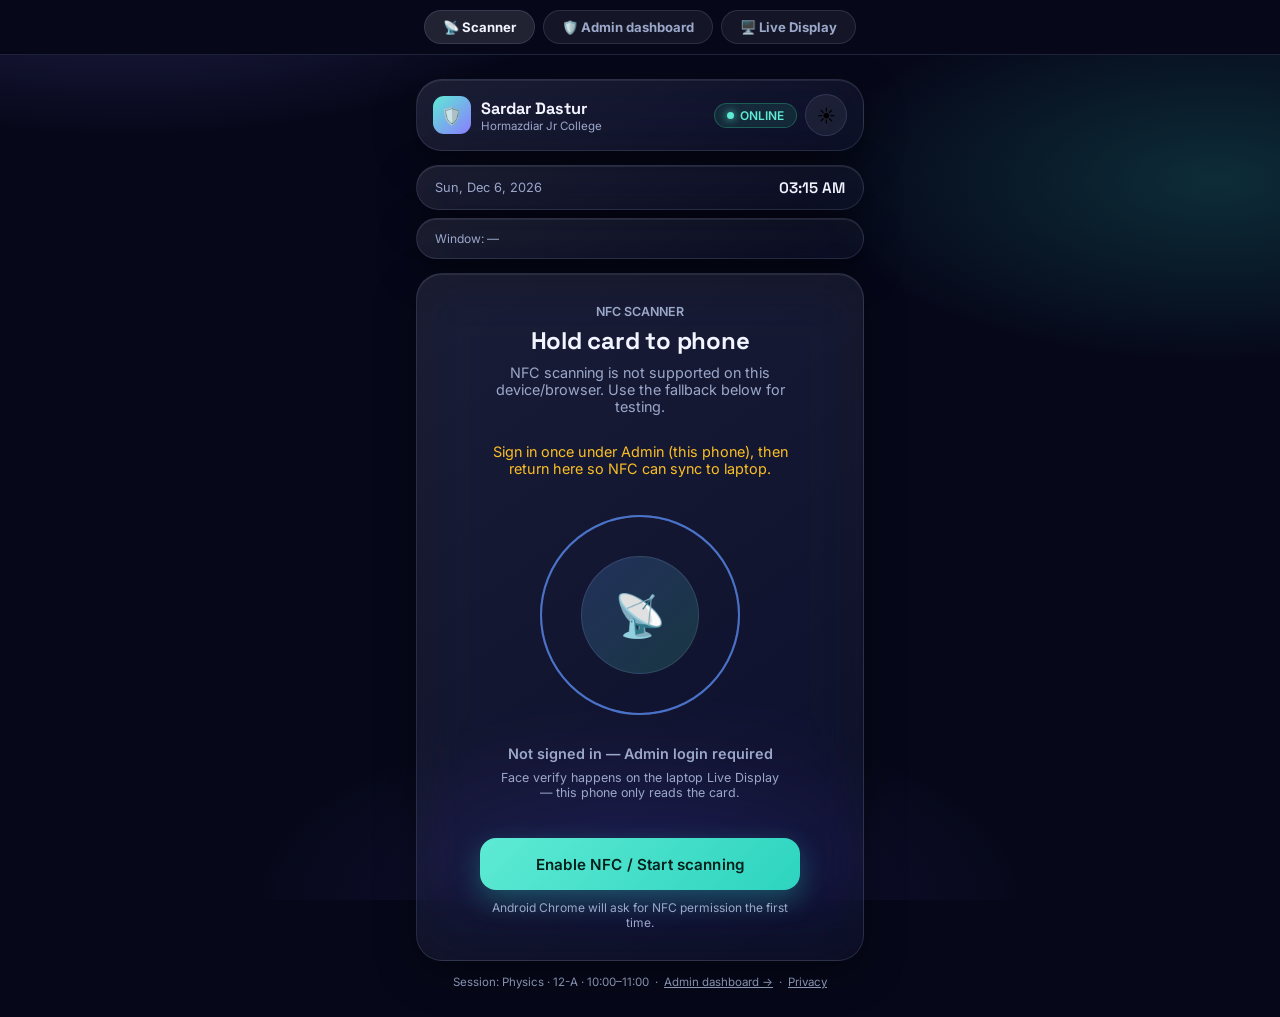
==== index.html @ 39546399 "Add files via upload" ====
<!DOCTYPE html>
<html lang="en">
<head>
<meta charset="UTF-8">
<meta name="viewport" content="width=device-width, initial-scale=1, viewport-fit=cover">
<title>VeriTap — Sardar Dastur Hormazdiar Jr College</title>
<meta name="description" content="Secure NFC + biometric attendance — Sardar Dastur Hormazdiar Jr College.">
<meta name="theme-color" content="#06081A">
<style>
/* ============================================================
   VERITAP — Secure NFC + Biometric Attendance System
   Design tokens & shared styles
   ============================================================ */

@import url('https://fonts.googleapis.com/css2?family=Space+Grotesk:wght@500;600;700&family=Inter:wght@400;500;600;700&display=swap');

:root {
  /* Liquid glass dark — deep navy + cyan/violet */
  --ink: #06081A;
  --ink-soft: #0C1028;
  --surface-dark: rgba(255, 255, 255, 0.06);
  --surface-dark-strong: rgba(255, 255, 255, 0.11);
  --border-dark: rgba(180, 200, 255, 0.14);
  --text-dark-primary: #F2F5FF;
  --text-dark-secondary: #9BA8C9;

  --mint: #5EEAD4;
  --mint-strong: #2DD4BF;
  --blue: #8B7CFF;
  --blue-strong: #6D5EF5;
  --amber: #FBBF24;
  --red: #FB7185;

  --radius-lg: 26px;
  --radius-md: 16px;
  --radius-sm: 11px;

  --font-display: 'Space Grotesk', 'Inter', sans-serif;
  --font-body: 'Inter', sans-serif;

  --shadow-glass: 0 12px 40px rgba(0, 0, 0, 0.45), inset 0 1px 0 rgba(255,255,255,0.08);

  --bg: var(--ink);
  --bg-elevated: var(--ink-soft);
  --surface: var(--surface-dark);
  --surface-strong: var(--surface-dark-strong);
  --border: var(--border-dark);
  --text-primary: var(--text-dark-primary);
  --text-secondary: var(--text-dark-secondary);
}

:root[data-theme="light"] {
  --bg: #E8ECF8;
  --bg-elevated: #FFFFFF;
  --surface: rgba(255, 255, 255, 0.72);
  --surface-strong: rgba(255, 255, 255, 0.92);
  --border: rgba(40, 50, 90, 0.1);
  --text-primary: #0E1224;
  --text-secondary: #5A647C;
  --shadow-glass: 0 10px 32px rgba(30, 40, 80, 0.12), inset 0 1px 0 rgba(255,255,255,0.9);
}

* { box-sizing: border-box; }

html, body {
  margin: 0;
  padding: 0;
  background: var(--bg);
  color: var(--text-primary);
  font-family: var(--font-body);
  -webkit-tap-highlight-color: transparent;
  overscroll-behavior-y: none;
}

body {
  min-height: 100dvh;
  transition: background 0.3s ease, color 0.3s ease;
  background-image:
    radial-gradient(ellipse 80% 50% at 10% -10%, rgba(139, 124, 255, 0.28), transparent 50%),
    radial-gradient(ellipse 70% 45% at 95% 20%, rgba(45, 212, 191, 0.18), transparent 45%),
    radial-gradient(ellipse 60% 40% at 50% 100%, rgba(109, 94, 245, 0.14), transparent 50%);
  background-attachment: fixed;
}

h1, h2, h3, h4 { font-family: var(--font-display); margin: 0; letter-spacing: -0.01em; }
p { margin: 0; }
button { font-family: inherit; }
a { color: inherit; }

::-webkit-scrollbar { width: 8px; height: 8px; }
::-webkit-scrollbar-thumb { background: var(--border); border-radius: 8px; }

/* ---------- Liquid glass primitives ---------- */
.glass {
  background: linear-gradient(145deg, rgba(255,255,255,0.09), rgba(255,255,255,0.03));
  border: 1px solid var(--border);
  border-radius: var(--radius-lg);
  backdrop-filter: blur(28px) saturate(160%);
  -webkit-backdrop-filter: blur(28px) saturate(160%);
  box-shadow: var(--shadow-glass);
}

.glass-strong {
  background: linear-gradient(160deg, rgba(255,255,255,0.14), rgba(255,255,255,0.05));
  border: 1px solid rgba(200, 210, 255, 0.18);
  border-radius: var(--radius-md);
  backdrop-filter: blur(32px) saturate(170%);
  -webkit-backdrop-filter: blur(32px) saturate(170%);
  box-shadow: 0 8px 28px rgba(0,0,0,0.3), inset 0 1px 0 rgba(255,255,255,0.12);
}

.btn {
  display: inline-flex;
  align-items: center;
  justify-content: center;
  gap: 8px;
  min-height: 52px;
  padding: 0 22px;
  border-radius: var(--radius-md);
  border: 1px solid var(--border);
  background: var(--surface-strong);
  color: var(--text-primary);
  font-weight: 600;
  font-size: 0.95rem;
  cursor: pointer;
  transition: transform 0.15s ease, background 0.2s ease, box-shadow 0.2s ease;
  touch-action: manipulation;
}
.btn:active { transform: scale(0.97); }
.btn:focus-visible { outline: 2px solid var(--blue); outline-offset: 2px; }

.btn-primary {
  background: linear-gradient(135deg, var(--mint), var(--mint-strong));
  border: none;
  color: #04201A;
  box-shadow: 0 10px 28px rgba(45, 212, 191, 0.32);
}
.btn-blue {
  background: linear-gradient(135deg, var(--blue), var(--blue-strong));
  border: none;
  color: #fff;
  box-shadow: 0 10px 28px rgba(109, 94, 245, 0.35);
}
.btn-danger {
  background: rgba(239, 90, 90, 0.14);
  border: 1px solid rgba(239, 90, 90, 0.4);
  color: var(--red);
}
.btn-ghost {
  background: transparent;
  border: 1px solid var(--border);
}
.btn-full { width: 100%; }
.btn:disabled { opacity: 0.45; cursor: not-allowed; transform: none; }

.badge {
  display: inline-flex;
  align-items: center;
  gap: 6px;
  padding: 4px 12px;
  border-radius: 999px;
  font-size: 0.75rem;
  font-weight: 600;
  border: 1px solid var(--border);
}
.badge-dot { width: 7px; height: 7px; border-radius: 50%; }
.badge-online { color: var(--mint); background: rgba(52, 211, 153, 0.12); border-color: rgba(52, 211, 153, 0.3); }
.badge-online .badge-dot { background: var(--mint); box-shadow: 0 0 8px var(--mint); }
.badge-offline { color: var(--red); background: rgba(239, 90, 90, 0.12); border-color: rgba(239, 90, 90, 0.3); }
.badge-offline .badge-dot { background: var(--red); }
.badge-warn { color: var(--amber); background: rgba(245, 166, 35, 0.12); border-color: rgba(245, 166, 35, 0.3); }
.badge-warn .badge-dot { background: var(--amber); }
.badge-demo { color: var(--blue); background: rgba(91, 141, 239, 0.14); border-color: rgba(91, 141, 239, 0.35); }

input, select, textarea {
  width: 100%;
  padding: 13px 14px;
  border-radius: var(--radius-sm);
  border: 1px solid var(--border);
  background: var(--surface);
  color: var(--text-primary);
  font-size: 0.95rem;
  font-family: inherit;
}
input:focus, select:focus, textarea:focus {
  outline: 2px solid var(--blue);
  outline-offset: 1px;
}
label {
  display: block;
  font-size: 0.8rem;
  font-weight: 600;
  color: var(--text-secondary);
  margin-bottom: 6px;
}
.field { margin-bottom: 16px; }

.toggle-row {
  display: flex;
  align-items: center;
  gap: 12px;
  padding: 12px 14px;
  margin-bottom: 8px;
  border-radius: var(--radius-sm);
  background: var(--surface);
  border: 1px solid var(--border);
  font-size: 0.88rem;
  font-weight: 600;
  color: var(--text-primary);
  cursor: pointer;
}
.toggle-row input[type="checkbox"] {
  width: 20px;
  height: 20px;
  accent-color: var(--mint);
  flex-shrink: 0;
}

.text-secondary { color: var(--text-secondary); }
.text-mint { color: var(--mint); }
.text-blue { color: var(--blue); }
.text-amber { color: var(--amber); }
.text-red { color: var(--red); }

.theme-toggle {
  width: 42px; height: 42px;
  border-radius: 50%;
  display: flex; align-items: center; justify-content: center;
  border: 1px solid var(--border);
  background: var(--surface);
  cursor: pointer;
  font-size: 1.1rem;
}

.visually-hidden {
  position: absolute; width: 1px; height: 1px;
  overflow: hidden; clip: rect(0,0,0,0); white-space: nowrap;
}

@media (prefers-reduced-motion: reduce) {
  * { animation-duration: 0.01ms !important; transition-duration: 0.01ms !important; }
}

@keyframes slowBlink {
  0%, 100% { opacity: 1; }
  50% { opacity: 0.45; }
}
.blink-low, .bar-low {
  animation: slowBlink 2.2s ease-in-out infinite;
}
.blink-card {
  border-color: rgba(239, 90, 90, 0.45) !important;
}

/* Skip link */
.skip-link {
  position: absolute; left: -999px; top: 0;
  background: var(--mint); color: #04170F; padding: 10px 16px; z-index: 999;
  border-radius: 0 0 8px 0; font-weight: 700;
}
.skip-link:focus { left: 0; }

/* ============================================================
   Scanner / Student attendance interface
   ============================================================ */

.scanner-shell {
  max-width: 480px;
  margin: 0 auto;
  min-height: 100dvh;
  display: flex;
  flex-direction: column;
  padding: 16px 16px 28px;
}

.scanner-topbar {
  display: flex;
  align-items: center;
  justify-content: space-between;
  padding: 14px 16px;
  margin-bottom: 14px;
}
.scanner-topbar .brand {
  display: flex; align-items: center; gap: 10px;
}
.brand-mark {
  width: 38px; height: 38px; border-radius: 11px;
  background: linear-gradient(135deg, var(--mint), var(--blue));
  display: flex; align-items: center; justify-content: center;
  font-size: 1.1rem;
}
.brand-name { font-family: var(--font-display); font-weight: 700; font-size: 1.02rem; }
.brand-sub { font-size: 0.72rem; color: var(--text-secondary); }
.topbar-right { display: flex; align-items: center; gap: 8px; }

.status-strip {
  display: flex; justify-content: space-between; align-items: center;
  padding: 12px 18px;
  margin-bottom: 14px;
  font-size: 0.8rem;
  color: var(--text-secondary);
}
.status-strip .clock { font-family: var(--font-display); font-weight: 600; color: var(--text-primary); font-size: 0.95rem; }

.offline-banner {
  display: none;
  align-items: center; gap: 8px;
  padding: 10px 16px;
  margin-bottom: 12px;
  border-radius: var(--radius-sm);
  background: rgba(245, 166, 35, 0.14);
  border: 1px solid rgba(245, 166, 35, 0.35);
  color: var(--amber);
  font-size: 0.83rem;
  font-weight: 600;
}
.offline-banner.show { display: flex; }

.stage {
  flex: 1;
  display: flex;
  flex-direction: column;
  padding: 30px 22px;
  min-height: 480px;
  position: relative;
  overflow: hidden;
}

.stage-view { display: none; flex-direction: column; align-items: center; text-align: center; flex: 1; animation: fadeIn 0.35s ease; }
.stage-view.active { display: flex; }
@keyframes fadeIn { from { opacity: 0; transform: translateY(6px); } to { opacity: 1; transform: translateY(0); } }

.stage-eyebrow { font-size: 0.78rem; font-weight: 600; color: var(--text-secondary); margin-bottom: 6px; }
.stage-title { font-size: 1.5rem; margin-bottom: 8px; }
.stage-hint { color: var(--text-secondary); font-size: 0.9rem; max-width: 300px; margin-bottom: 28px; }

/* NFC animation */
.nfc-ring-wrap { position: relative; width: 200px; height: 200px; margin: 10px auto 30px; display: flex; align-items: center; justify-content: center; }
.nfc-ring {
  position: absolute; border-radius: 50%;
  border: 2px solid rgba(91, 141, 239, 0.4);
  animation: nfcPulse 2.2s ease-out infinite;
}
.nfc-ring:nth-child(1) { width: 100%; height: 100%; animation-delay: 0s; }
.nfc-ring:nth-child(2) { width: 100%; height: 100%; animation-delay: 0.7s; }
.nfc-ring:nth-child(3) { width: 100%; height: 100%; animation-delay: 1.4s; }
@keyframes nfcPulse {
  0% { transform: scale(0.5); opacity: 0.9; }
  100% { transform: scale(1.05); opacity: 0; }
}
.nfc-core {
  width: 118px; height: 118px; border-radius: 50%;
  display: flex; align-items: center; justify-content: center;
  font-size: 2.6rem;
  background: linear-gradient(135deg, rgba(91,141,239,0.22), rgba(52,211,153,0.18));
  border: 1px solid var(--border);
  z-index: 1;
}

/* Biometric */
.bio-avatar-wrap { position: relative; width: 128px; height: 128px; margin: 6px auto 22px; }
.bio-avatar {
  width: 128px; height: 128px; border-radius: 32px;
  object-fit: cover;
  border: 2px solid var(--border);
  background: var(--surface-strong);
}
.bio-ring {
  position: absolute; inset: -8px; border-radius: 38px;
  border: 2px dashed rgba(52, 211, 153, 0.5);
  animation: spin 6s linear infinite;
}
@keyframes spin { to { transform: rotate(360deg); } }

.fingerprint-icon {
  width: 96px; height: 96px; border-radius: 50%;
  display: flex; align-items: center; justify-content: center;
  font-size: 2.4rem;
  background: linear-gradient(135deg, rgba(52,211,153,0.18), rgba(91,141,239,0.14));
  border: 1px solid var(--border);
  margin: 8px auto 24px;
}
.fingerprint-icon.pulse { animation: fpPulse 1.4s ease-in-out infinite; }
@keyframes fpPulse { 0%,100% { box-shadow: 0 0 0 0 rgba(52,211,153,0.35); } 50% { box-shadow: 0 0 0 14px rgba(52,211,153,0); } }

.student-card {
  display: flex; align-items: center; gap: 14px;
  width: 100%; padding: 14px 16px; border-radius: var(--radius-md);
  background: var(--surface-strong); border: 1px solid var(--border);
  margin-bottom: 22px; text-align: left;
}
.student-card img { width: 54px; height: 54px; border-radius: 14px; object-fit: cover; background: var(--bg-elevated); }
.student-card .s-name { font-weight: 700; font-size: 1rem; }
.student-card .s-meta { font-size: 0.78rem; color: var(--text-secondary); }

/* Success / failure */
.result-icon {
  width: 96px; height: 96px; border-radius: 50%;
  display: flex; align-items: center; justify-content: center;
  font-size: 2.8rem; margin-bottom: 18px;
  animation: popIn 0.4s cubic-bezier(.2,1.4,.4,1);
}
.result-icon.success { background: rgba(52,211,153,0.16); border: 2px solid var(--mint); color: var(--mint); }
.result-icon.fail { background: rgba(239,90,90,0.14); border: 2px solid var(--red); color: var(--red); }
@keyframes popIn { 0% { transform: scale(0.5); opacity: 0; } 100% { transform: scale(1); opacity: 1; } }

.verify-checks { display: flex; gap: 10px; margin: 8px 0 20px; }
.verify-chip {
  display: flex; align-items: center; gap: 6px;
  padding: 7px 13px; border-radius: 999px; font-size: 0.8rem; font-weight: 600;
  background: rgba(52,211,153,0.12); border: 1px solid rgba(52,211,153,0.3); color: var(--mint);
}
.verify-chip.pending { background: var(--surface-strong); color: var(--text-secondary); border-color: var(--border); }

.result-meta { font-size: 0.85rem; color: var(--text-secondary); margin-bottom: 4px; }
.result-time { font-family: var(--font-display); font-size: 1.3rem; font-weight: 700; margin-bottom: 18px; }

.stage-actions { margin-top: auto; width: 100%; display: flex; flex-direction: column; gap: 10px; padding-top: 20px; }

.dev-tools {
  margin-top: 16px;
  padding: 14px;
}
.dev-tools summary { cursor: pointer; font-size: 0.82rem; font-weight: 600; color: var(--text-secondary); }
.dev-grid { display: grid; grid-template-columns: 1fr 1fr; gap: 8px; margin-top: 12px; }
.dev-grid .btn { min-height: 40px; font-size: 0.78rem; padding: 0 10px; }

.progress-dots { display: flex; gap: 6px; justify-content: center; margin-bottom: 18px; }
.progress-dots span { width: 7px; height: 7px; border-radius: 50%; background: var(--border); }
.progress-dots span.active { background: var(--mint); }

@media (min-width: 480px) {
  .scanner-shell { padding-top: 24px; }
}

/* ============================================================
   Admin dashboard
   ============================================================ */

.admin-shell { display: flex; min-height: 100dvh; }

/* ---- Login ---- */
.login-screen {
  min-height: 100dvh; display: flex; align-items: center; justify-content: center; padding: 20px;
}
.login-card { width: 100%; max-width: 380px; padding: 34px 28px; text-align: center; }
.login-card .brand-mark { margin: 0 auto 16px; width: 52px; height: 52px; font-size: 1.5rem; border-radius: 15px; }
.login-card h1 { font-size: 1.35rem; margin-bottom: 4px; }
.login-card .sub { color: var(--text-secondary); font-size: 0.85rem; margin-bottom: 26px; }
.login-card form { text-align: left; }
.login-note { font-size: 0.76rem; color: var(--text-secondary); margin-top: 18px; line-height: 1.5; }

/* ---- Sidebar ---- */
.sidebar {
  width: 236px; flex-shrink: 0; display: flex; flex-direction: column;
  padding: 20px 14px; gap: 4px; position: sticky; top: 0; height: 100dvh; z-index: 20;
  border-right: 1px solid var(--border);
}
.sidebar-brand { display: flex; align-items: center; gap: 10px; padding: 6px 10px 22px; }
.nav-item {
  display: flex; align-items: center; gap: 12px;
  padding: 11px 14px; border-radius: var(--radius-sm);
  color: var(--text-secondary); font-size: 0.88rem; font-weight: 600;
  cursor: pointer; border: 1px solid transparent;
}
.nav-item:hover { background: var(--surface); }
.nav-item.active { background: var(--surface-strong); color: var(--text-primary); border-color: var(--border); }
.nav-item .n-icon { width: 20px; text-align: center; }
.sidebar-footer { margin-top: auto; padding: 10px; }
.role-pill { font-size: 0.7rem; padding: 3px 9px; border-radius: 999px; background: var(--surface-strong); border: 1px solid var(--border); }

.mobile-topbar { display: none; }

/* ---- Main ---- */
.admin-main { flex: 1; min-width: 0; padding: 22px 26px 60px; }
.admin-header { display: flex; align-items: center; justify-content: space-between; margin-bottom: 22px; flex-wrap: wrap; gap: 12px; }
.admin-header h2 { font-size: 1.4rem; }
.admin-header .sub { color: var(--text-secondary); font-size: 0.85rem; margin-top: 3px; }
.header-actions { display: flex; gap: 10px; align-items: center; }

.panel { display: none; }
.panel.active { display: block; animation: fadeIn 0.3s ease; }

/* KPI cards */
.kpi-grid { display: grid; grid-template-columns: repeat(auto-fit, minmax(150px, 1fr)); gap: 14px; margin-bottom: 22px; }
.kpi-card { padding: 18px; }
.kpi-label { font-size: 0.76rem; color: var(--text-secondary); font-weight: 600; margin-bottom: 8px; }
.kpi-value { font-family: var(--font-display); font-size: 1.7rem; font-weight: 700; }
.kpi-delta { font-size: 0.74rem; margin-top: 6px; }

.grid-2 { display: grid; grid-template-columns: 1.1fr 1.6fr; gap: 16px; margin-bottom: 18px; }
.grid-3 { display: grid; grid-template-columns: repeat(3, 1fr); gap: 16px; margin-bottom: 18px; }
@media (max-width: 900px) { .grid-2, .grid-3 { grid-template-columns: 1fr; } }

.card { padding: 20px; }
.card-title { font-size: 0.95rem; font-weight: 700; margin-bottom: 14px; }

/* Donut */
.donut-wrap { display: flex; align-items: center; gap: 20px; justify-content: center; flex-wrap: wrap; }
.donut-legend { display: flex; flex-direction: column; gap: 10px; font-size: 0.82rem; }
.legend-row { display: flex; align-items: center; gap: 8px; }
.legend-dot { width: 10px; height: 10px; border-radius: 3px; }

/* Table */
.table-wrap { overflow-x: auto; }
table { width: 100%; border-collapse: collapse; font-size: 0.86rem; min-width: 620px; }
thead th {
  text-align: left; padding: 10px 12px; color: var(--text-secondary);
  font-weight: 600; font-size: 0.76rem; text-transform: none;
  border-bottom: 1px solid var(--border); white-space: nowrap;
}
tbody td { padding: 11px 12px; border-bottom: 1px solid var(--border); vertical-align: middle; }
tbody tr:hover { background: var(--surface); }
.row-avatar { width: 34px; height: 34px; border-radius: 9px; object-fit: cover; background: var(--bg-elevated); }
.status-chip { padding: 3px 10px; border-radius: 999px; font-size: 0.72rem; font-weight: 700; display: inline-block; }
.status-present { background: rgba(52,211,153,0.14); color: var(--mint); }
.status-absent { background: rgba(239,90,90,0.12); color: var(--red); }
.status-late { background: rgba(245,166,35,0.14); color: var(--amber); }
.status-fail { background: rgba(239,90,90,0.12); color: var(--red); }
.icon-btn { border: 1px solid var(--border); background: var(--surface); border-radius: 8px; width: 30px; height: 30px; display: inline-flex; align-items: center; justify-content: center; cursor: pointer; font-size: 0.85rem; }

.toolbar { display: flex; gap: 10px; margin-bottom: 16px; flex-wrap: wrap; align-items: center; }
.toolbar input, .toolbar select { width: auto; min-width: 140px; }
.toolbar .grow { flex: 1; min-width: 180px; }

/* Modal */
.modal-backdrop {
  position: fixed; inset: 0; background: rgba(6, 9, 18, 0.55);
  display: none; align-items: center; justify-content: center; z-index: 100; padding: 20px;
  backdrop-filter: blur(3px);
}
.modal-backdrop.show { display: flex; }
.modal { width: 100%; max-width: 520px; max-height: 88vh; overflow-y: auto; padding: 26px; }
.modal h3 { margin-bottom: 4px; }
.modal .modal-sub { color: var(--text-secondary); font-size: 0.82rem; margin-bottom: 20px; }
.modal-actions { display: flex; gap: 10px; margin-top: 20px; justify-content: flex-end; }
.form-grid { display: grid; grid-template-columns: 1fr 1fr; gap: 0 14px; }
.form-grid .field.full { grid-column: 1 / -1; }

.toast-stack { position: fixed; bottom: 20px; right: 20px; z-index: 200; display: flex; flex-direction: column; gap: 10px; max-width: 320px; }
.toast { padding: 13px 16px; font-size: 0.85rem; font-weight: 600; animation: fadeIn 0.25s ease; }

/* Face enrollment */
.face-enroll-modal { max-width: 420px; }
.face-video-wrap {
  position: relative; width: 100%; aspect-ratio: 3/4; max-height: 360px;
  border-radius: var(--radius-md); overflow: hidden;
  background: #0a0c18; border: 1px solid var(--border); margin-bottom: 12px;
}
.face-video-wrap video {
  width: 100%; height: 100%; object-fit: cover; transform: scaleX(-1);
}
.face-video-wrap canvas {
  position: absolute; inset: 0; width: 100%; height: 100%;
  transform: scaleX(-1); pointer-events: none;
}
.face-enroll-status {
  font-size: 0.88rem; font-weight: 600; text-align: center;
  margin-bottom: 8px; min-height: 1.4em;
}
.face-sample-dots { display: flex; gap: 8px; justify-content: center; margin-bottom: 14px; }
.face-sample-dots span {
  width: 12px; height: 12px; border-radius: 50%;
  background: var(--border); border: 1px solid var(--border);
}
.face-sample-dots span.done { background: var(--mint); border-color: var(--mint); }
.face-sample-dots span.active { box-shadow: 0 0 0 3px rgba(94, 234, 212, 0.35); }

.calendar-grid { display: grid; grid-template-columns: repeat(7, 1fr); gap: 6px; }
.cal-cell { aspect-ratio: 1; border-radius: 9px; display: flex; align-items: center; justify-content: center; font-size: 0.78rem; border: 1px solid var(--border); cursor: pointer; }
.cal-cell.present { background: rgba(52,211,153,0.16); color: var(--mint); font-weight: 700; }
.cal-cell.absent { background: rgba(239,90,90,0.12); color: var(--red); }
.cal-cell.late { background: rgba(245,166,35,0.14); color: var(--amber); }
.cal-cell.holiday { background: var(--surface); color: var(--text-secondary); }
.cal-cell.empty { border-color: transparent; cursor: default; }

.setup-wizard { max-width: 560px; margin: 40px auto; padding: 30px; }
.wizard-steps { display: flex; gap: 6px; margin-bottom: 22px; }
.wizard-steps span { flex: 1; height: 4px; border-radius: 4px; background: var(--border); }
.wizard-steps span.done { background: var(--mint); }

.mobile-nav {
  display: none;
  gap: 8px;
  overflow-x: auto;
  padding: 0 0 14px;
  margin-bottom: 8px;
  -webkit-overflow-scrolling: touch;
}
.mobile-nav .nav-item {
  flex-shrink: 0;
  white-space: nowrap;
  background: var(--surface);
  border: 1px solid var(--border);
}

@media (max-width: 860px) {
  .sidebar { display: none; }
  .mobile-topbar {
    display: flex; align-items: center; justify-content: space-between;
    padding: 14px 16px; position: sticky; top: 0; z-index: 20;
  }
  .mobile-nav { display: flex; }
  .admin-main { padding: 16px 14px 60px; }
  .form-grid { grid-template-columns: 1fr; }
}


/* ---- Single-file tab switcher ---- */
.app-tabs {
  position: sticky; top: 0; z-index: 50;
  display: flex; gap: 8px; justify-content: center;
  padding: 10px; background: var(--bg);
  border-bottom: 1px solid var(--border);
}
.app-tab {
  padding: 8px 18px; border-radius: 999px; font-size: 0.82rem; font-weight: 700;
  border: 1px solid var(--border); background: var(--surface); color: var(--text-secondary); cursor: pointer;
}
.app-tab.active { background: var(--surface-strong); color: var(--text-primary); }
.app-view { display: none; }
.app-view.active { display: block; }

/* ---- Live Display (laptop exhibition) ---- */
#liveDisplayApp.active { display: flex; flex-direction: column; min-height: calc(100dvh - 52px); }
.live-shell {
  flex: 1; display: flex; flex-direction: column;
  padding: 28px 40px 32px; max-width: 1400px; margin: 0 auto; width: 100%;
}
.live-header {
  display: flex; justify-content: space-between; align-items: center;
  margin-bottom: 24px; gap: 16px; flex-wrap: wrap;
}
.live-header h1 {
  font-size: clamp(1.4rem, 3vw, 2.2rem);
  letter-spacing: 0.04em;
}
.live-header .sub { color: var(--text-secondary); font-size: 0.95rem; margin-top: 4px; }
.live-body {
  flex: 1; display: grid;
  grid-template-columns: 1.1fr 1fr;
  gap: 28px; align-items: stretch;
}
@media (max-width: 900px) {
  .live-body { grid-template-columns: 1fr; }
  .live-shell { padding: 16px; }
}
.live-card {
  padding: 28px 32px; display: flex; flex-direction: column; gap: 18px;
  min-height: 420px;
}
.live-student {
  display: flex; gap: 20px; align-items: center;
}
.live-student img {
  width: 120px; height: 120px; border-radius: 24px; object-fit: cover;
  border: 2px solid var(--border); background: var(--surface);
}
.live-student .name { font-size: clamp(1.6rem, 3.5vw, 2.4rem); font-weight: 700; }
.live-student .meta { font-size: 1.1rem; color: var(--text-secondary); margin-top: 6px; }
.live-pipeline {
  display: flex; flex-wrap: wrap; gap: 12px; margin-top: 8px;
}
.live-pip {
  padding: 12px 18px; border-radius: 999px; font-weight: 700; font-size: 1rem;
  border: 1px solid var(--border); background: var(--surface);
  color: var(--text-secondary); min-width: 120px; text-align: center;
}
.live-pip.ok { color: var(--mint); border-color: rgba(52,211,153,0.45); background: rgba(52,211,153,0.12); }
.live-pip.bad { color: var(--red); border-color: rgba(251,113,133,0.45); background: rgba(251,113,133,0.12); }
.live-pip.run { color: var(--amber); border-color: rgba(251,191,36,0.4); background: rgba(251,191,36,0.1); }
.live-status-title {
  font-size: clamp(1.8rem, 4vw, 3rem); font-weight: 700; margin-top: 12px;
  letter-spacing: -0.02em;
}
.live-status-title.ok { color: var(--mint); }
.live-status-title.bad { color: var(--red); }
.live-status-title.warn { color: var(--amber); }
.live-status-detail { font-size: 1.15rem; color: var(--text-secondary); line-height: 1.45; }
.live-viz-col {
  display: flex; flex-direction: column; gap: 12px; min-height: 0;
}
.live-viz {
  position: relative; border-radius: var(--radius-lg); overflow: hidden;
  background: #0a0c18;
  border: 1px solid var(--border); min-height: 420px; flex: 1;
  display: flex; flex-direction: column; align-items: center; justify-content: flex-end;
}
.live-viz video#liveCamVideo {
  position: absolute; width: 1px; height: 1px; opacity: 0; pointer-events: none;
}
.live-viz canvas { width: 100%; height: 100%; position: absolute; inset: 0; z-index: 1; }
.live-viz-label {
  position: relative; z-index: 2; font-size: 0.82rem; font-weight: 700;
  letter-spacing: 0.12em; color: #fff; text-transform: uppercase;
  margin-bottom: 16px; text-shadow: 0 1px 8px rgba(0,0,0,0.7);
}
.scan-term {
  border-radius: var(--radius-md);
  border: 1px solid rgba(94, 234, 212, 0.22);
  background: linear-gradient(180deg, #05070f 0%, #0a1020 100%);
  box-shadow: inset 0 0 40px rgba(45, 212, 191, 0.06), 0 8px 28px rgba(0,0,0,0.35);
  overflow: hidden;
  min-height: 160px;
  max-height: 200px;
  display: flex;
  flex-direction: column;
}
.scan-term-bar {
  display: flex; align-items: center; justify-content: space-between; gap: 10px;
  padding: 8px 12px;
  border-bottom: 1px solid rgba(94, 234, 212, 0.15);
  background: rgba(255,255,255,0.03);
}
.scan-term-title {
  font-family: ui-monospace, SFMono-Regular, Menlo, Consolas, monospace;
  font-size: 0.72rem; font-weight: 700; letter-spacing: 0.08em;
  color: var(--mint); text-transform: uppercase;
}
.scan-term-btns { display: flex; gap: 8px; }
.scan-term-btns .btn { min-height: 34px; padding: 0 12px; font-size: 0.75rem; }
.scan-term-body {
  flex: 1; overflow: hidden; position: relative;
  font-family: ui-monospace, SFMono-Regular, Menlo, Consolas, monospace;
  font-size: 0.72rem; line-height: 1.45;
  padding: 8px 12px 10px;
  color: #7dffc8;
}
.scan-term-body::after {
  content: "";
  position: absolute; left: 0; right: 0; bottom: 0; height: 28px;
  background: linear-gradient(transparent, #05070f);
  pointer-events: none;
}
.scan-term-line { white-space: nowrap; overflow: hidden; text-overflow: ellipsis; opacity: 0.92; }
.scan-term-line.warn { color: #FBBF24; }
.scan-term-line.err { color: #FB7185; }
.scan-term-line.info { color: #8B7CFF; }
.scan-term-line.dim { color: #5a6a88; opacity: 0.75; }
.scan-term.paused .scan-term-body { opacity: 0.45; }
.live-waiting {
  text-align: center; padding: 40px 20px;
}
.live-waiting .big {
  font-size: clamp(1.5rem, 3vw, 2.2rem); font-weight: 700; margin: 12px 0;
}
.live-footer {
  margin-top: 18px; font-size: 0.85rem; color: var(--text-secondary);
  display: flex; justify-content: space-between; gap: 12px; flex-wrap: wrap;
}
body.live-fullscreen .app-tabs { display: none; }
body.live-fullscreen #liveDisplayApp.active { min-height: 100dvh; }


/* —— Premium admin polish —— */
.kpi-card { position: relative; overflow: hidden; transition: transform .2s ease, border-color .2s; }
.kpi-card:hover { transform: translateY(-2px); border-color: rgba(139,124,255,.35); }
.kpi-card::after {
  content: ""; position: absolute; left: 0; top: 0; bottom: 0; width: 3px;
  background: linear-gradient(180deg, var(--mint), var(--blue)); opacity: .9;
}
.nav-item.active {
  background: linear-gradient(135deg, rgba(139,124,255,.22), rgba(45,212,191,.1)) !important;
  border-color: rgba(139,124,255,.35) !important;
}
.login-card {
  box-shadow: 0 28px 90px rgba(0,0,0,.5), 0 0 0 1px rgba(139,124,255,.2);
}
.admin-main {
  background-image: radial-gradient(ellipse 45% 28% at 100% 0%, rgba(139,124,255,.14), transparent 55%);
}
.btn-primary, .btn-blue { letter-spacing: 0.01em; }

</style>
</head>
<body>
<a href="#main" class="skip-link">Skip to content</a>

<div class="app-tabs">
  <button class="app-tab active" id="tabScanner">📡 Scanner</button>
  <button class="app-tab" id="tabAdmin">🛡️ Admin dashboard</button>
  <button class="app-tab" id="tabLive">🖥️ Live Display</button>
</div>

<div class="app-view active" id="scannerApp">

<a href="#main" class="skip-link">Skip to content</a>

<div class="scanner-shell" id="main">

  <header class="scanner-topbar glass">
    <div class="brand">
      <div class="brand-mark">🛡️</div>
      <div>
        <div class="brand-name">Sardar Dastur</div>
        <div class="brand-sub">Hormazdiar Jr College</div>
      </div>
    </div>
    <div class="topbar-right">
      <span class="badge badge-demo visually-hidden" id="demoBadge">DEMO MODE</span>
      <span class="badge badge-online" id="onlineBadge"><span class="badge-dot"></span> ONLINE</span>
      <button class="theme-toggle" id="themeToggle" aria-label="Toggle dark or light theme">🌓</button>
    </div>
  </header>

  <div class="status-strip glass">
    <span id="dateLabel">—</span>
    <span class="clock" id="clock">--:--</span>
  </div>
  <div class="status-strip glass" id="windowStrip" style="font-size:0.75rem; margin-top:-6px;">
    Window: loading…
  </div>

  <div class="offline-banner" id="offlineBanner">
    ⚠ OFFLINE MODE — attendance will be queued and synced once connection returns.
  </div>

  <main class="stage glass">

    <!-- IDLE / NFC SCAN — phone is NFC-only, no extra buttons -->
    <section class="stage-view active" data-view="idle" aria-live="polite">
      <div class="stage-eyebrow">NFC SCANNER</div>
      <h1 class="stage-title">Hold card to phone</h1>
      <p class="stage-hint" id="nfcSupportNote">Listening for student ID card…</p>
      <p class="stage-hint" id="scannerAuthNote" style="display:none;color:var(--amber);"></p>

      <div class="nfc-ring-wrap">
        <div class="nfc-ring"></div>
        <div class="nfc-ring"></div>
        <div class="nfc-ring"></div>
        <div class="nfc-core">📡</div>
      </div>
      <p class="text-secondary" style="font-size:0.9rem;font-weight:600;" id="scannerStatusLine">Tap below to enable NFC</p>
      <p class="text-secondary" style="font-size:0.78rem;margin-top:8px;max-width:280px;">Face verify happens on the laptop Live Display — this phone only reads the card.</p>
      <div class="stage-actions" style="margin-top:18px;width:100%;max-width:320px;">
        <button type="button" class="btn btn-primary btn-full" id="startScanBtn">Enable NFC / Start scanning</button>
      </div>
      <p id="nfcPermHint" class="text-secondary" style="font-size:0.75rem;margin-top:10px;max-width:300px;">Android Chrome will ask for NFC permission the first time.</p>
      <!-- Kept for optional manual test wiring -->
      <input id="simNfcId" type="hidden" />
      <button type="button" id="simulateTapBtn" style="display:none;"></button>
      <button type="button" id="goAdminBtn" style="display:none;"></button>
    </section>

    <!-- NFC FOUND — phone is NFC-only; face verify on laptop Live Display -->
    <section class="stage-view" data-view="found">
      <div class="stage-eyebrow text-mint">✓ NFC DETECTED</div>
      <h1 class="stage-title">Sent to laptop</h1>
      <div class="student-card glass-strong" id="studentCardNfc"></div>
      <p class="stage-hint">Phone only scans the card. Stand in front of the <b>Live Display</b> on the laptop for face + head-turn verification.</p>
      <div class="stage-actions">
        <button class="btn btn-primary btn-full" id="verifyBtn" style="display:none;">Scan face to verify</button>
        <button class="btn btn-ghost btn-full" id="cancelBioBtn">Done — scan next card</button>
      </div>
    </section>

    <!-- FACE VERIFYING (Phase 3 — match only, no attendance yet) -->
    <section class="stage-view" data-view="verifying">
      <div class="stage-eyebrow">STEP 2 OF 2</div>
      <h1 class="stage-title">Face verification</h1>
      <div class="student-card glass-strong" id="studentCardBio"></div>

      <div class="face-video-wrap" id="scanFaceWrap" style="max-height:280px;margin:10px 0 12px;">
        <video id="scanFaceVideo" playsinline muted autoplay></video>
        <canvas id="scanFaceCanvas"></canvas>
      </div>
      <p class="stage-hint" id="scanFaceHint">Look at the camera. One face only.</p>

      <div class="verify-checks">
        <span class="verify-chip pending" id="chipNfc" data-label="NFC">… NFC</span>
        <span class="verify-chip pending" id="chipBio" data-label="Face">… Face</span>
      </div>

      <p class="text-secondary" style="font-size:0.78rem; max-width:280px;">
        Live face is compared to this student’s enrolled face vector, then a software liveness challenge. No photo is uploaded.
      </p>
      <div class="stage-actions">
        <button class="btn btn-ghost btn-full" id="cancelFaceScanBtn">Cancel</button>
      </div>
    </section>

    <!-- SUCCESS -->
    <section class="stage-view" data-view="success">
      <div class="result-icon success" id="resultIcon">✓</div>
      <h1 class="stage-title" id="resultTitle">ATTENDANCE MARKED</h1>
      <div class="student-card glass-strong">
        <img id="resultAvatar" src="" alt="">
        <div>
          <div class="s-name" id="resultName">—</div>
          <div class="s-meta" id="resultMeta">—</div>
        </div>
      </div>
      <div class="result-time" id="resultTime">--:--</div>
      <p class="text-secondary" style="font-size:0.8rem;">Returning to scanner…</p>
    </section>

    <!-- FAILURE -->
    <section class="stage-view" data-view="failure">
      <div class="result-icon fail" id="resultIconFail">✕</div>
      <h1 class="stage-title text-red" id="failTitle">Verification failed</h1>
      <p class="stage-hint" id="failReason">Please try again or contact the attendance desk.</p>
      <p class="text-secondary" style="font-size:0.8rem;">Returning to scanner…</p>
    </section>

  </main>

  <p style="text-align:center; margin-top:14px; font-size:0.72rem;" class="text-secondary">
    Session: Physics · 12-A · 10:00–11:00 &nbsp;·&nbsp; <a href="admin.html">Admin dashboard →</a> &nbsp;·&nbsp; <span style="text-decoration:underline; cursor:default;" title="Face vectors are stored for matching; raw photos/video are not uploaded during verification. Attendance requires NFC + face match + software liveness.">Privacy</span>
  </p>
</div>
</div>

<div class="app-view" id="adminApp">


<!-- ===================== LOGIN ===================== -->
<div class="login-screen" id="loginScreen">
  <div class="login-card glass">
    <div class="brand-mark">🛡️</div>
    <h1>VeriTap Admin</h1>
    <p class="sub">Sign in to manage students, attendance and security.</p>
    <form id="loginForm">
      <div class="field">
        <label for="loginEmail">Email</label>
        <input id="loginEmail" type="email" required placeholder="admin@college.edu" autocomplete="username">
      </div>
      <div class="field">
        <label for="loginPassword">Password</label>
        <input id="loginPassword" type="password" required placeholder="••••••••" autocomplete="current-password">
      </div>
      <p class="text-red" id="loginError" style="font-size:0.8rem; min-height:16px; margin-bottom:10px;"></p>
      <button class="btn btn-primary btn-full" type="submit">Sign in</button>
    </form>
    <p class="login-note">Use your Firebase admin email & password.<br>After login: Students → + Add student (NFC ID) → 📷 Register face.<br>Teachers → + Add teacher.</p>
  </div>
</div>

<!-- ===================== DASHBOARD ===================== -->
<div class="admin-shell" id="dashboardShell" style="display:none;">

  <aside class="sidebar glass">
    <div class="sidebar-brand">
      <div class="brand-mark" style="width:34px;height:34px;font-size:1rem;">🛡️</div>
      <div>
        <div class="brand-name" style="font-size:0.92rem;">VeriTap</div>
        <div class="brand-sub" style="font-size:0.68rem;">Admin Dashboard</div>
      </div>
    </div>

    <nav>
      <div class="nav-item active" data-panel="overview"><span class="n-icon">📊</span> Overview</div>
      <div class="nav-item" data-panel="students"><span class="n-icon">🎓</span> Students</div>
      <div class="nav-item" data-panel="teachers"><span class="n-icon">👨‍🏫</span> Teachers</div>
      <div class="nav-item" data-panel="attendance"><span class="n-icon">🗓️</span> Attendance</div>
      <div class="nav-item" data-panel="security"><span class="n-icon">🛡️</span> Security</div>
      <div class="nav-item" data-panel="settings"><span class="n-icon">⚙️</span> Settings</div>
    </nav>

    <div class="sidebar-footer glass-strong">
      <div style="font-size:0.85rem; font-weight:700;" id="currentUserName">—</div>
      <div class="role-pill" id="currentUserRole">role</div>
      <button class="btn btn-ghost btn-full" id="logoutBtn" style="margin-top:10px; min-height:38px; font-size:0.8rem;">Sign out</button>
    </div>
  </aside>

  <main class="admin-main" id="adminMain">
    <div class="admin-header">
      <div>
        <h2 id="panelHeading">Overview</h2>
        <div class="sub" id="collegeSub">Sardar Dastur Hormazdiar Jr College · 2026–27</div>
      </div>
      <div class="header-actions">
        <span class="badge badge-demo visually-hidden" id="demoBadgeAdmin2">DEMO MODE</span>
        <button class="theme-toggle" id="themeToggleAdmin" aria-label="Toggle theme">🌓</button>
      </div>
    </div>
    <div class="mobile-nav">
      <div class="nav-item active" data-panel="overview"><span class="n-icon">📊</span> Overview</div>
      <div class="nav-item" data-panel="students"><span class="n-icon">🎓</span> Students</div>
      <div class="nav-item" data-panel="teachers"><span class="n-icon">👨‍🏫</span> Teachers</div>
      <div class="nav-item" data-panel="attendance"><span class="n-icon">🗓️</span> Attendance</div>
      <div class="nav-item" data-panel="security"><span class="n-icon">🛡️</span> Security</div>
      <div class="nav-item" data-panel="settings"><span class="n-icon">⚙️</span> Settings</div>
    </div>

    <!-- OVERVIEW -->
    <section class="panel active" id="panel-overview">
      <div class="kpi-grid" id="kpiGrid"></div>
      <div class="grid-2">
        <div class="card glass">
          <div class="card-title">Present vs absent — today</div>
          <div class="donut-wrap">
            <div id="donutChart"></div>
            <div class="donut-legend" id="donutLegend"></div>
          </div>
        </div>
        <div class="card glass">
          <div class="card-title">Weekly attendance trend</div>
          <div id="weeklyChart"></div>
        </div>
      </div>
      <div class="card glass">
        <div class="card-title">Biometric data never leaves the student's device</div>
        <p class="text-secondary" style="font-size:0.85rem; line-height:1.6;">
          VeriTap uses NFC card identity plus on-device camera face matching and software liveness.
          Face descriptors (not photos) and attendance results are stored — never raw verification video.
          This is a multi-factor anti-proxy system: NFC card + on-device biometric + registered-credential match,
          combined with duplicate-attempt blocking and full audit logging. No attendance system can be claimed
          mathematically impossible to bypass — this design is intended to make proxy attendance significantly harder and fully auditable.
        </p>
      </div>
    </section>

    <!-- STUDENTS -->
    <section class="panel" id="panel-students">
      <div class="toolbar">
        <input class="grow" id="studentSearch" placeholder="Search name, ID, roll no, PRN…">
        <select id="classFilter"><option value="">All classes</option></select>
        <button class="btn btn-blue" id="addStudentBtn">+ Add student</button>
        <button class="btn btn-ghost" id="importCsvBtn" title="Bulk CSV import (see FIREBASE_SETUP.md)">Import CSV</button>
      </div>
      <div id="studentsList"></div>
    </section>

    <!-- TEACHERS -->
    <section class="panel" id="panel-teachers">
      <div class="toolbar">
        <input class="grow" id="teacherSearch" placeholder="Search teacher name…">
        <button class="btn btn-blue" id="addTeacherBtn">+ Add teacher</button>
      </div>
      <div class="card glass table-wrap">
        <table>
          <thead><tr><th>Name</th><th>Email</th><th>Department</th><th>Subjects</th><th>Actions</th></tr></thead>
          <tbody id="teachersTbody"></tbody>
        </table>
      </div>
    </section>

    <!-- ATTENDANCE -->
    <section class="panel" id="panel-attendance">
      <div class="toolbar">
        <select id="statusFilter">
          <option value="">All statuses</option>
          <option value="present">Present</option>
          <option value="late">Late</option>
          <option value="failed">Failed</option>
        </select>
        <button class="btn btn-ghost" onclick="Admin.exportAttendanceCsv()">Export CSV</button>
      </div>
      <div class="card glass table-wrap">
        <table>
          <thead><tr><th></th><th>Name</th><th>Student ID</th><th>Time</th><th>NFC</th><th>Biometric</th><th>Status</th></tr></thead>
          <tbody id="attendanceTbody"></tbody>
        </table>
      </div>
    </section>


    <!-- SECURITY LOG -->
    <section class="panel" id="panel-security">
      <div class="card glass table-wrap">
        <table>
          <thead><tr><th>Timestamp</th><th>Event</th><th>Actor</th><th>Result</th><th>Device</th></tr></thead>
          <tbody id="securityTbody"></tbody>
        </table>
      </div>
    </section>

    <!-- SETTINGS -->
    <section class="panel" id="panel-settings">
      <div class="card glass" style="max-width:560px;">
        <div class="card-title">College & attendance rules</div>
        <form id="settingsForm">
          <div class="field"><label>College name</label><input name="collegeName"></div>
          <div class="field"><label>Academic year</label><input name="academicYear"></div>
          <div class="field">
            <label>College logo</label>
            <div style="display:flex;align-items:center;gap:14px;flex-wrap:wrap;">
              <img id="collegeLogoPreview" alt="" style="width:64px;height:64px;border-radius:14px;object-fit:cover;border:1px solid var(--border);background:var(--surface);display:none;">
              <input type="file" id="collegeLogoFile" accept="image/*" style="max-width:220px;">
              <button type="button" class="btn btn-ghost" id="clearCollegeLogoBtn">Remove logo</button>
            </div>
            <input type="hidden" name="collegeLogo" id="collegeLogoInput">
            <p class="text-secondary" style="font-size:0.72rem;margin-top:6px;">PNG/JPG, compressed &amp; stored in settings. Shows on scanner &amp; admin header.</p>
          </div>
          <div class="field"><label>Attendance start time</label><input name="attendanceStart" type="time"></div>
          <div class="field"><label>Late after (minutes from start)</label><input name="lateThresholdMin" type="number" min="0"></div>
          <div class="field"><label>Close window (minutes from start)</label><input name="closeThresholdMin" type="number" min="0"></div>
          <div class="field"><label>Low attendance alert (%)</label><input name="lowAttendanceAlert" type="number" min="0" max="100"></div>
          <div class="card-title" style="margin-top:18px;">Exhibition toggles (turn on/off while demoing)</div>
          <p class="text-secondary" style="font-size:0.78rem;margin-bottom:10px;">Use these when showing teachers/students. Changes save when you tap Save.</p>
          <label class="toggle-row"><input type="checkbox" name="blockDuplicates"> Block “already marked” (OFF = scan same student many times)</label>
          <label class="toggle-row"><input type="checkbox" name="showAlreadyMarked"> Show “already marked” message</label>
          <label class="toggle-row"><input type="checkbox" name="requireBiometric"> Require face + liveness after NFC (OFF = no attendance)</label>
          <label class="toggle-row"><input type="checkbox" name="showLateOnScanner"> Show LATE on success screen</label>
          <label class="toggle-row"><input type="checkbox" name="forceLateDemo"> Force every scan as LATE (demo)</label>
          <label class="toggle-row"><input type="checkbox" name="forceOnTimeDemo"> Force every scan as ON TIME (demo)</label>
          <label class="toggle-row"><input type="checkbox" name="ignoreTimeRules"> Ignore start / late / close times (always accept)</label>
          <label class="toggle-row"><input type="checkbox" name="allowMarkAfterClose"> Allow marking after close window</label>
          <label class="toggle-row"><input type="checkbox" name="showUnknownCard"> Show error for unknown NFC card</label>
          <label class="toggle-row"><input type="checkbox" name="showInactiveStudent"> Show error for inactive student</label>
          <label class="toggle-row"><input type="checkbox" name="showWindowOnScanner"> Show time window on scanner screen</label>
          <button class="btn btn-primary" type="submit" style="margin-top:16px;">Save settings</button>
        </form>
      </div>
    </section>
  </main>
</div>

<!-- Student modal -->
<div class="modal-backdrop" id="studentModal">
  <div class="modal glass">
    <h3 id="studentModalTitle">Add new student</h3>
    <p class="modal-sub">Fill name + NFC card ID. After saving, use 📷 Register face on that student (front camera).</p>
    <form id="studentForm">
      <div class="form-grid">
        <div class="field full"><label>Full name</label><input name="name" required></div>
        <div class="field"><label>Student ID</label><input name="studentId" required></div>
        <div class="field"><label>Roll number</label><input name="rollNo" required></div>
        <div class="field"><label>PRN / registration no.</label><input name="prn"></div>
        <div class="field full">
          <label>NFC card ID</label>
          <input name="nfcId" id="nfcIdInput" placeholder="Tap Read card, or type ID">
          <button type="button" class="btn btn-blue btn-full" id="readNfcBtn" style="margin-top:8px;">📡 Read this ID card now</button>
          <button type="button" class="btn btn-ghost btn-full" id="writeNfcBtn" style="margin-top:8px;">✎ Write NFC to card (fixes Unknown tag)</button>
          <p class="text-secondary" style="font-size:0.72rem;margin-top:6px;">Read captures the card ID → Save student → Write NFC so Android stops showing “Unknown tag type”.</p>
          <p class="text-secondary" style="font-size:0.75rem;margin-top:6px;">Use Chrome on Android. Hold the card on the back of the phone until the ID fills in.</p>
        </div>
        <div class="field"><label>Class</label><input name="class" required></div>
        <div class="field"><label>Division</label><input name="division" required></div>
        <div class="field full"><label>Course / Department</label><input name="course"></div>
        <div class="field full">
          <label>Photo</label>
          <img id="photoPreview" alt="" style="width:72px;height:72px;border-radius:14px;object-fit:cover;display:none;margin-bottom:8px;">
          <input name="photo" id="photoUrlInput" placeholder="Keep current, paste image URL, or upload below">
          <input type="file" id="photoFileInput" accept="image/*" style="margin-top:8px;">
        </div>
      </div>
      <div class="modal-actions">
        <button type="button" class="btn btn-ghost" data-close-modal>Cancel</button>
        <button type="submit" class="btn btn-primary">Save student</button>
      </div>
    </form>
  </div>
</div>

<!-- Teacher modal -->
<div class="modal-backdrop" id="teacherModal">
  <div class="modal glass">
    <h3 id="teacherModalTitle">Add teacher</h3>
    <p class="modal-sub">Save teacher details. You can edit later anytime.</p>
    <form id="teacherForm">
      <div class="field"><label>Full name</label><input name="name" required></div>
      <div class="field"><label>Email</label><input name="email" type="email"></div>
      <div class="field"><label>Department</label><input name="department"></div>
      <div class="field"><label>Subjects</label><input name="subjects" placeholder="e.g. Physics, Maths"></div>
      <div class="modal-actions">
        <button type="button" class="btn btn-ghost" data-close-modal>Cancel</button>
        <button type="submit" class="btn btn-primary">Save teacher</button>
      </div>
    </form>
  </div>
</div>

<!-- Face enrollment modal -->
<div class="modal-backdrop" id="faceEnrollModal">
  <div class="modal glass face-enroll-modal">
    <h3 id="faceEnrollTitle">Register face</h3>
    <p class="modal-sub" id="faceEnrollSub">Use the front camera. One person in frame. We store a face vector only — not photos.</p>
    <div class="face-video-wrap">
      <video id="faceEnrollVideo" playsinline muted autoplay></video>
      <canvas id="faceEnrollCanvas"></canvas>
    </div>
    <div class="face-enroll-status" id="faceEnrollStatus">Loading face model…</div>
    <div class="face-sample-dots" id="faceSampleDots" aria-hidden="true">
      <span></span><span></span><span></span><span></span><span></span><span></span>
    </div>
    <div class="modal-actions" style="justify-content:space-between;flex-wrap:wrap;">
      <button type="button" class="btn btn-ghost" id="faceEnrollCancel">Cancel</button>
      <div style="display:flex;gap:8px;">
        <button type="button" class="btn btn-ghost" id="faceEnrollRetake" disabled>Retake</button>
        <button type="button" class="btn btn-primary" id="faceEnrollStart" disabled>Start capture</button>
      </div>
    </div>
  </div>
</div>

<div class="toast-stack" id="toastStack"></div>
</div>

<!-- LIVE DISPLAY — laptop: camera + face + liveness + attendance -->
<div class="app-view" id="liveDisplayApp">
  <div class="live-shell">
    <div class="live-header">
      <div>
        <h1>VERITAP LIVE</h1>
        <div class="sub">Laptop station · face + liveness · Sardar Dastur Hormazdiar Jr College</div>
      </div>
      <div style="display:flex;gap:10px;align-items:center;flex-wrap:wrap;">
        <span class="badge badge-online" id="liveConnBadge"><span class="badge-dot"></span> Starting…</span>
        <button type="button" class="btn btn-ghost" id="liveFullscreenBtn" style="min-height:42px;">Fullscreen</button>
      </div>
    </div>
    <!-- Login required for Firestore rules -->
    <div id="liveLoginPanel" class="glass" style="display:none;max-width:420px;margin:0 auto 16px;padding:20px;border-radius:16px;">
      <div style="font-weight:700;margin-bottom:8px;">Sign in to start Live Display</div>
      <p class="text-secondary" style="font-size:0.82rem;margin-bottom:12px;">Firebase rules need an admin login on this laptop.</p>
      <div class="field"><label>Email</label><input id="liveLoginEmail" type="email" autocomplete="username"></div>
      <div class="field"><label>Password</label><input id="liveLoginPass" type="password" autocomplete="current-password"></div>
      <button type="button" class="btn btn-primary btn-full" id="liveLoginBtn">Sign in &amp; start</button>
      <p id="liveLoginErr" class="text-red" style="font-size:0.8rem;margin-top:10px;"></p>
    </div>
    <div class="live-body">
      <div class="live-card glass" id="liveMainCard">
        <div class="live-waiting" id="liveReadyBlock">
          <div class="text-secondary" style="letter-spacing:0.14em;font-weight:700;">REAL-TIME 3D FACE + BODY ANALYSIS</div>
          <div class="big">WAITING FOR NFC</div>
          <p class="text-secondary">Phone taps NFC · laptop runs face match + head-turn liveness</p>
        </div>
        <div id="liveActiveBlock" style="display:none;">
          <div class="live-student">
            <img id="livePhoto" alt="" src="">
            <div>
              <div class="name" id="liveName">—</div>
              <div class="meta" id="liveMeta">—</div>
            </div>
          </div>
          <div class="live-pipeline">
            <span class="live-pip" id="livePipNfc">NFC —</span>
            <span class="live-pip" id="livePipFace">FACE —</span>
            <span class="live-pip" id="livePipLive">LIVENESS —</span>
          </div>
          <div class="live-status-title" id="liveStatusTitle">—</div>
          <div class="live-status-detail" id="liveStatusDetail"></div>
          <div id="liveActionBar" style="margin-top:18px;display:flex;flex-direction:column;gap:10px;max-width:380px;">
            <button type="button" class="btn btn-primary btn-full" id="liveVerifyBtn">Scan face + verify on this laptop</button>
            <button type="button" class="btn btn-blue btn-full" id="liveCamBtn">Enable / restart camera</button>
            <button type="button" class="btn btn-ghost btn-full" id="liveResetBtn">Clear session</button>
            <div class="field" style="margin:0;text-align:left;">
              <label for="liveManualNfc">Manual student NFC ID (if phone unavailable)</label>
              <div style="display:flex;gap:8px;">
                <input id="liveManualNfc" placeholder="NFC ID from Admin" style="flex:1;">
                <button type="button" class="btn btn-ghost" id="liveManualNfcBtn" style="min-height:48px;white-space:nowrap;">Load</button>
              </div>
            </div>
            <p id="liveVerifyHint" class="text-secondary" style="font-size:0.82rem;margin:0;"></p>
          </div>
          <canvas id="liveVerifyCanvas" width="320" height="240" style="display:none;"></canvas>
        </div>
      </div>
      <div class="live-viz-col">
        <div class="live-viz glass" id="liveViz">
          <video id="liveCamVideo" playsinline muted autoplay></video>
          <canvas id="liveVizCanvas"></canvas>
          <div class="live-viz-label" id="liveVizLabel">AI FACE ANALYSIS</div>
        </div>
        <div class="scan-term" id="scanTerm">
          <div class="scan-term-bar">
            <div class="scan-term-title">◈ DEPTH / IR TELEMETRY STREAM</div>
            <div class="scan-term-btns">
              <button type="button" class="btn btn-primary" id="scanTermStartBtn">Start codes</button>
              <button type="button" class="btn btn-ghost" id="scanTermStopBtn">Stop</button>
            </div>
          </div>
          <div class="scan-term-body" id="scanTermBody" aria-live="off"></div>
        </div>
      </div>
    </div>
    <div class="live-footer">
      <span id="liveSessionMsg">Session: idle</span>
      <span>Laptop: face + liveness + attendance · Phone: NFC only</span>
    </div>
  </div>
</div>

<script>
/* ============================================================
   Real Firebase mode — no demo data
   ============================================================ */

const DefaultSettings = {
  collegeName: "Sardar Dastur Hormazdiar Jr College",
  collegeLogo: "",
  academicYear: "2026-27",
  lateThresholdMin: 15,
  closeThresholdMin: 30,
  attendanceStart: "09:00",
  lowAttendanceAlert: 75,
  theme: "dark",
  showAlreadyMarked: true,
  blockDuplicates: true,
  requireBiometric: true,
  showLateOnScanner: true,
  allowMarkAfterClose: false,
  forceLateDemo: false,
  forceOnTimeDemo: false,
  ignoreTimeRules: false,
  showUnknownCard: true,
  showInactiveStudent: true,
  showWindowOnScanner: true,
};

</script>
<script>
/* ============================================================
   /firebase — initialization + thin data-access layer
   ------------------------------------------------------------
   Fill in firebaseConfig below with your own project's values
   (see FIREBASE_SETUP.md). Until you do, VeriTap runs fully in
   DEMO MODE using in-memory data — nothing touches a network.

   SECURITY: this file is public (it ships to every browser).
   It must never contain a service-account key or Admin SDK
   credential — only the public web-app config, which is safe
   to expose and is restricted by Firebase Security Rules
   (see /firestore.rules) rather than by secrecy.
   ============================================================ */

const firebaseConfig = {
  apiKey: "AIzaSyCdtaeHhSbCH2qSR07GDnBmFAtD9Tzcbo4",
  authDomain: "attendance-system-4eb27.firebaseapp.com",
  projectId: "attendance-system-4eb27",
  storageBucket: "attendance-system-4eb27.firebasestorage.app",
  messagingSenderId: "772692219393",
  appId: "1:772692219393:web:231e802836357eb412d200"
};

let app = null, auth = null, db = null, storage = null;

async function initFirebase() {
  try {
    if (window.__fb?.auth && window.__fb?.db) return window.__fb;

    const { initializeApp, getApps, getApp } = await import("https://www.gstatic.com/firebasejs/10.12.2/firebase-app.js");
    const authMod = await import("https://www.gstatic.com/firebasejs/10.12.2/firebase-auth.js");
    const fsMod = await import("https://www.gstatic.com/firebasejs/10.12.2/firebase-firestore.js");
    const stMod = await import("https://www.gstatic.com/firebasejs/10.12.2/firebase-storage.js");

    app = getApps().length ? getApp() : initializeApp(firebaseConfig);
    auth = authMod.getAuth(app);
    db = fsMod.getFirestore(app);
    storage = stMod.getStorage(app);

    try {
      await authMod.setPersistence(auth, authMod.browserLocalPersistence);
    } catch (e) {
      console.warn("[VeriTap] auth persistence", e);
    }

    window.__fb = { app, auth, db, storage, authMod, fsMod, stMod };
    window.DEMO_MODE = false;
    console.info("[VeriTap] Firebase connected.");
    return window.__fb;
  } catch (err) {
    console.error("[VeriTap] Firebase init failed.", err);
    window.DEMO_MODE = true;
    return null;
  }
}

/** Wait until Firebase Auth finishes restoring a persisted session. */
async function waitForAuthUser(timeoutMs = 5000) {
  if (!window.__fb) await initFirebase();
  if (!window.__fb?.auth) return null;
  if (window.__fb.auth.currentUser) return window.__fb.auth.currentUser;
  return new Promise((resolve) => {
    const { onAuthStateChanged } = window.__fb.authMod;
    let done = false;
    const finish = (u) => {
      if (done) return;
      done = true;
      try { unsub(); } catch (_) {}
      resolve(u || null);
    };
    const unsub = onAuthStateChanged(window.__fb.auth, (u) => finish(u));
    setTimeout(() => finish(window.__fb.auth.currentUser), timeoutMs);
  });
}
window.waitForAuthUser = waitForAuthUser;

/* ------------------------------------------------------------
   Data-access layer — pure Firestore
   Collections: students, teachers, attendance, sessions,
   devices, securityLogs, settings, admins,
   faceProfiles (descriptor + model meta),
   verificationSessions (phone ↔ laptop live state)
   ------------------------------------------------------------ */

const DataStore = {

  /* Live exhibition session doc id (single active stream) */
  LIVE_SESSION_ID: "current",

  _nfcNorm(id) {
    return String(id || "")
      .trim()
      .toUpperCase()
      .replace(/[\s:\-_.]/g, "");
  },

  _studentCache: null,
  _studentCacheAt: 0,

  async listStudentsCached(force = false) {
    const now = Date.now();
    if (!force && this._studentCache && now - this._studentCacheAt < 30000) {
      return this._studentCache;
    }
    const list = await this.listStudents();
    this._studentCache = list;
    this._studentCacheAt = now;
    return list;
  },

  invalidateStudentCache() {
    this._studentCache = null;
    this._studentCacheAt = 0;
  },

  async findStudentByNfc(nfcId) {
    const raw = String(nfcId || "").trim();
    if (!raw) return null;
    const norm = this._nfcNorm(raw);

    // 1) Exact match query (fast path when ID was saved as text payload)
    try {
      const { collection, query, where, getDocs } = window.__fb.fsMod;
      const q = query(collection(window.__fb.db, "students"), where("nfcId", "==", raw));
      const snap = await getDocs(q);
      if (!snap.empty) {
        const d = snap.docs[0];
        return { id: d.id, ...d.data() };
      }
    } catch (_) {}

    // 2) Local cache / full list with normalized serial matching
    //    (handles colons, case, spaces between Chrome serial vs Admin save)
    const list = await this.listStudentsCached();
    const hit = list.find((s) => {
      const stored = String(s.nfcId || "").trim();
      if (!stored) return false;
      if (stored === raw) return true;
      return this._nfcNorm(stored) === norm;
    });
    return hit || null;
  },

  async getStudent(id) {
    const { doc, getDoc } = window.__fb.fsMod;
    const d = await getDoc(doc(window.__fb.db, "students", id));
    return d.exists() ? { id: d.id, ...d.data() } : null;
  },

  async listStudents() {
    const { collection, getDocs } = window.__fb.fsMod;
    const snap = await getDocs(collection(window.__fb.db, "students"));
    return snap.docs.map(d => ({ id: d.id, ...d.data() }));
  },

  async upsertStudent(student) {
    const { doc, setDoc } = window.__fb.fsMod;
    const id = student.id || crypto.randomUUID();
    const payload = { ...student, id };
    await setDoc(doc(window.__fb.db, "students", id), payload, { merge: true });
    this.invalidateStudentCache();
    return true;
  },

  async deleteStudent(id) {
    const { doc, deleteDoc } = window.__fb.fsMod;
    await deleteDoc(doc(window.__fb.db, "students", id));
    try {
      await deleteDoc(doc(window.__fb.db, "faceProfiles", id));
    } catch (_) { /* face profile may not exist */ }
    return true;
  },

  async listTeachers() {
    const { collection, getDocs } = window.__fb.fsMod;
    const snap = await getDocs(collection(window.__fb.db, "teachers"));
    return snap.docs.map(d => ({ id: d.id, ...d.data() }));
  },

  async upsertTeacher(teacher) {
    const { doc, setDoc } = window.__fb.fsMod;
    const id = teacher.id || crypto.randomUUID();
    await setDoc(doc(window.__fb.db, "teachers", id), { ...teacher, id }, { merge: true });
    return true;
  },

  async deleteTeacher(id) {
    const { doc, deleteDoc } = window.__fb.fsMod;
    await deleteDoc(doc(window.__fb.db, "teachers", id));
    return true;
  },

  async recordAttendance(entry) {
    const { collection, addDoc, serverTimestamp } = window.__fb.fsMod;
    const ref = await addDoc(collection(window.__fb.db, "attendance"), {
      ...entry,
      ts: serverTimestamp(),
    });
    return { id: ref.id, ...entry };
  },

  async hasMarkedToday(studentId) {
    const today = new Date().toDateString();
    const { collection, query, where, getDocs } = window.__fb.fsMod;
    const q = query(collection(window.__fb.db, "attendance"), where("studentId", "==", studentId));
    const snap = await getDocs(q);
    return snap.docs.some(d => {
      const t = d.data().ts;
      const date = t?.toDate ? t.toDate() : new Date(t);
      return date.toDateString() === today && d.data().status !== "failed";
    });
  },

  async listAttendance() {
    const { collection, getDocs, orderBy, query } = window.__fb.fsMod;
    const q = query(collection(window.__fb.db, "attendance"), orderBy("ts", "desc"));
    const snap = await getDocs(q);
    return snap.docs.map(d => {
      const data = d.data();
      return {
        id: d.id,
        ...data,
        ts: data.ts?.toDate ? data.ts.toDate().toISOString() : data.ts
      };
    });
  },

  async logSecurityEvent(evt) {
    const { collection, addDoc, serverTimestamp } = window.__fb.fsMod;
    await addDoc(collection(window.__fb.db, "securityLogs"), { ...evt, ts: serverTimestamp() });
    return true;
  },

  async listSecurityLog() {
    const { collection, getDocs, orderBy, query } = window.__fb.fsMod;
    const q = query(collection(window.__fb.db, "securityLogs"), orderBy("ts", "desc"));
    const snap = await getDocs(q);
    return snap.docs.map(d => {
      const data = d.data();
      return {
        id: d.id,
        ...data,
        ts: data.ts?.toDate ? data.ts.toDate().toISOString() : data.ts
      };
    });
  },

  async getSettings() {
    const { doc, getDoc } = window.__fb.fsMod;
    try {
      const d = await getDoc(doc(window.__fb.db, "settings", "general"));
      if (d.exists()) return { ...DefaultSettings, ...d.data() };
    } catch (e) {
      console.warn("getSettings failed", e);
    }
    return { ...DefaultSettings };
  },

  async saveSettings(settings) {
    const { doc, setDoc } = window.__fb.fsMod;
    const merged = { ...DefaultSettings, ...settings };
    await setDoc(doc(window.__fb.db, "settings", "general"), merged, { merge: true });
    return true;
  },

  async saveCredential(studentId, credentialMeta) {
    const { doc, setDoc, updateDoc } = window.__fb.fsMod;
    await setDoc(doc(window.__fb.db, "students", studentId, "credentials", credentialMeta.id), credentialMeta);
    await updateDoc(doc(window.__fb.db, "students", studentId), { credential: credentialMeta });
    return true;
  },

  async revokeCredential(studentId) {
    const { doc, updateDoc } = window.__fb.fsMod;
    await updateDoc(doc(window.__fb.db, "students", studentId), { credential: null });
    return true;
  },

  /* ============================================================
     FACE PROFILES
     Descriptor lives in faceProfiles/{studentId}.
     Student doc only holds light metadata (faceStatus, etc.).
     ============================================================ */

  /**
   * Save face embedding for a student.
   * @param {string} studentId
   * @param {{ descriptor: number[], modelVersion?: string }} profile
   */
  async saveFaceProfile(studentId, profile) {
    const { doc, setDoc, updateDoc, serverTimestamp } = window.__fb.fsMod;
    const modelVersion = profile.modelVersion || "face-api-tiny-v1";
    const registeredAt = new Date().toISOString();
    await setDoc(doc(window.__fb.db, "faceProfiles", studentId), {
      studentId,
      descriptor: profile.descriptor,
      modelVersion,
      registeredAt,
      updatedAt: serverTimestamp(),
    }, { merge: true });
    await updateDoc(doc(window.__fb.db, "students", studentId), {
      faceStatus: "enrolled",
      faceModelVersion: modelVersion,
      faceRegisteredAt: registeredAt,
    });
    return true;
  },

  async getFaceProfile(studentId) {
    const { doc, getDoc } = window.__fb.fsMod;
    const d = await getDoc(doc(window.__fb.db, "faceProfiles", studentId));
    return d.exists() ? { id: d.id, ...d.data() } : null;
  },

  async clearFaceProfile(studentId) {
    const { doc, deleteDoc, updateDoc } = window.__fb.fsMod;
    try {
      await deleteDoc(doc(window.__fb.db, "faceProfiles", studentId));
    } catch (_) { /* ignore */ }
    await updateDoc(doc(window.__fb.db, "students", studentId), {
      faceStatus: "none",
      faceModelVersion: null,
      faceRegisteredAt: null,
    });
    return true;
  },

  /* ============================================================
     VERIFICATION SESSIONS (phone → Firestore → laptop)
     Document: verificationSessions/current
     Small payload only — no continuous landmark streams.
     ============================================================ */

  /**
   * Start or reset the live verification session (phone after NFC).
   * phases: idle | nfc_ok | face_scanning | face_match | face_fail
   *         | liveness | liveness_ok | liveness_fail
   *         | marked | proxy | spoof | rejected | closed
   */
  async startVerificationSession(payload = {}) {
    const { doc, setDoc, serverTimestamp } = window.__fb.fsMod;
    const data = {
      phase: payload.phase || "nfc_ok",
      studentId: payload.studentId || null,
      studentName: payload.studentName || null,
      studentRoll: payload.studentRoll || null,
      studentClass: payload.studentClass || null,
      studentPhoto: payload.studentPhoto || null,
      nfc: payload.nfc || "success",
      face: payload.face || "pending",
      liveness: payload.liveness || "pending",
      result: payload.result || "pending",
      deviceId: payload.deviceId || null,
      message: payload.message || "",
      updatedAt: serverTimestamp(),
    };
    await setDoc(doc(window.__fb.db, "verificationSessions", this.LIVE_SESSION_ID), data, { merge: false });
    return data;
  },

  /**
   * Patch live session (phone updates phase / face / liveness / result).
   * Do not pass large landmark arrays.
   */
  async updateVerificationSession(patch = {}) {
    const { doc, setDoc, serverTimestamp } = window.__fb.fsMod;
    const clean = { ...patch, updatedAt: serverTimestamp() };
    delete clean.landmarks;
    delete clean.descriptor;
    await setDoc(doc(window.__fb.db, "verificationSessions", this.LIVE_SESSION_ID), clean, { merge: true });
    return true;
  },

  async getVerificationSession() {
    const { doc, getDoc } = window.__fb.fsMod;
    const d = await getDoc(doc(window.__fb.db, "verificationSessions", this.LIVE_SESSION_ID));
    if (!d.exists()) return null;
    const data = d.data();
    return {
      id: d.id,
      ...data,
      updatedAt: data.updatedAt?.toDate ? data.updatedAt.toDate().toISOString() : data.updatedAt,
    };
  },

  async clearVerificationSession() {
    const { doc, setDoc, serverTimestamp } = window.__fb.fsMod;
    await setDoc(doc(window.__fb.db, "verificationSessions", this.LIVE_SESSION_ID), {
      phase: "idle",
      studentId: null,
      studentName: null,
      studentRoll: null,
      studentClass: null,
      studentPhoto: null,
      nfc: "pending",
      face: "pending",
      liveness: "pending",
      result: "idle",
      deviceId: null,
      message: "",
      updatedAt: serverTimestamp(),
    }, { merge: false });
    return true;
  },

  /**
   * Laptop live listener. Returns unsubscribe function.
   * onUpdate(sessionData | null)
   */
  listenVerificationSession(onUpdate, onError) {
    const { doc, onSnapshot } = window.__fb.fsMod;
    const ref = doc(window.__fb.db, "verificationSessions", this.LIVE_SESSION_ID);
    return onSnapshot(ref, (snap) => {
      if (!snap.exists()) {
        onUpdate(null);
        return;
      }
      const data = snap.data();
      onUpdate({
        id: snap.id,
        ...data,
        updatedAt: data.updatedAt?.toDate ? data.updatedAt.toDate().toISOString() : data.updatedAt,
      });
    }, (err) => {
      console.warn("verificationSessions listener", err);
      if (typeof onError === "function") onError(err);
      onUpdate(null);
    });
  },

  async getAdmin(uid) {
    const { doc, getDoc } = window.__fb.fsMod;
    const d = await getDoc(doc(window.__fb.db, "admins", uid));
    return d.exists() ? { id: d.id, ...d.data() } : null;
  },
};

window.VeriTapDB = DataStore;
window.initFirebase = initFirebase;

</script>
<script>
/* ============================================================
   /nfc — Web NFC (NDEFReader) wrapper
   ------------------------------------------------------------
   Real NFC reading requires: Chrome for Android, a secure
   (HTTPS) context, and physical NFC hardware. It is NOT
   available on iOS Safari or desktop browsers — those always
   fall through to the controlled admin/testing fallback below,
   which is clearly labeled and never treated as equivalent to
   a real card tap in production (see spec section 42).
   ============================================================ */

const NfcModule = {
  _lastPayload: null,
  _lastAt: 0,

  isSupported() {
    return "NDEFReader" in window;
  },

  /** Extract best ID from a Web NFC reading event. */
  extractPayload({ message, serialNumber }) {
    let text = null;
    try {
      for (const record of message?.records || []) {
        if (record.recordType === "text") {
          const decoder = new TextDecoder(record.encoding || "utf-8");
          text = decoder.decode(record.data).trim();
          if (text) break;
        }
        // Some writers store plain payload without language code
        if (record.recordType === "mime" && record.mediaType === "text/plain") {
          const decoder = new TextDecoder();
          text = decoder.decode(record.data).trim();
          if (text) break;
        }
      }
    } catch (_) {}
    // Prefer NDEF text (avoids Android "Unknown tag type" after write);
    // fall back to hardware serial (with common formatting variants).
    if (text) return text;
    return serialNumber || "";
  },

  /**
   * Starts listening for NFC taps (continuous).
   * Debounces the same payload within 1.8s so double system events don't double-fire.
   */
  async startScan(onRead, onError) {
    if (!this.isSupported()) {
      onError(new Error("NFC_UNSUPPORTED"));
      return () => {};
    }
    try {
      const reader = new NDEFReader();
      await reader.scan();
      const handleReading = (event) => {
        const payload = this.extractPayload(event);
        if (!payload) {
          onError(new Error("NFC_EMPTY"));
          return;
        }
        const now = Date.now();
        if (payload === this._lastPayload && now - this._lastAt < 1800) return;
        this._lastPayload = payload;
        this._lastAt = now;
        onRead(payload);
      };
      reader.addEventListener("reading", handleReading);
      reader.addEventListener("readingerror", () => onError(new Error("NFC_READ_ERROR")));
      return () => {
        try { reader.removeEventListener("reading", handleReading); } catch (_) {}
      };
    } catch (err) {
      onError(err);
      return () => {};
    }
  },

  /**
   * Write NDEF text to the card so Android treats it as a known tag
   * and Chrome can read a stable ID (reduces "Unknown tag type" system sheet).
   */
  async writeText(text) {
    if (!("NDEFWriter" in window) && !("NDEFReader" in window)) {
      throw new Error("NFC_WRITE_UNSUPPORTED");
    }
    const value = String(text || "").trim();
    if (!value) throw new Error("NFC_EMPTY_ID");
    // Modern Chrome: NDEFReader.write
    const writer = new NDEFReader();
    await writer.write({
      records: [{ recordType: "text", data: value }],
    });
    return value;
  },

  simulateTap(nfcId, onRead) {
    setTimeout(() => onRead(nfcId), 200);
  },
};

window.NfcModule = NfcModule;

</script>
<script>
/* ============================================================
   /webauthn — passkey registration & assertion
   ------------------------------------------------------------
   The browser's WebAuthn API talks directly to the device's
   secure hardware (Secure Enclave / TEE / TPM). This code never
   sees a fingerprint image or template — only a signed
   cryptographic assertion proving the registered authenticator
   approved the request. That's what gets sent to the server;
   the fingerprint/face match itself happens entirely on-device.

   IMPORTANT — production requirement:
   The `challenge` used below MUST be generated server-side
   (Cloud Function) and the resulting attestation/assertion MUST
   be verified server-side before trusting it. This client-only
   version is for prototype/demo purposes. See FIREBASE_SETUP.md
   step 6 for wiring this to a verifying Cloud Function.
   ============================================================ */

const WebAuthnModule = {
  isSupported() {
    return window.PublicKeyCredential !== undefined;
  },

  async platformAuthenticatorAvailable() {
    if (!this.isSupported()) return false;
    try {
      return await PublicKeyCredential.isUserVerifyingPlatformAuthenticatorAvailable();
    } catch {
      return false;
    }
  },

  _randomChallenge() {
    return crypto.getRandomValues(new Uint8Array(32));
  },

  /**
   * Registers a new passkey bound to this device for a student.
   * Returns { id, publicKey, registeredAt } — safe metadata only.
   */
  _b64urlToBuffer(str) {
    const s = (str || "").replace(/-/g, "+").replace(/_/g, "/");
    const pad = "=".repeat((4 - (s.length % 4)) % 4);
    const bin = atob(s + pad);
    return Uint8Array.from(bin, c => c.charCodeAt(0));
  },

  async registerCredential(studentId, studentName) {
    if (!this.isSupported()) throw new Error("WEBAUTHN_UNSUPPORTED");

    const publicKey = {
      challenge: this._randomChallenge(),
      rp: { name: "VeriTap Attendance", id: location.hostname },
      user: {
        id: new TextEncoder().encode(String(studentId)),
        name: studentName,
        displayName: studentName,
      },
      pubKeyCredParams: [
        { type: "public-key", alg: -7 },
        { type: "public-key", alg: -257 },
      ],
      authenticatorSelection: {
        authenticatorAttachment: "platform",
        userVerification: "required",
        residentKey: "preferred",
      },
      timeout: 60000,
      attestation: "none",
    };

    const cred = await navigator.credentials.create({ publicKey });
    return {
      id: cred.id,
      rawId: btoa(String.fromCharCode(...new Uint8Array(cred.rawId))),
      studentId,
      registeredAt: new Date().toISOString(),
    };
  },

  async verifyAssertion(credentialId) {
    if (!this.isSupported()) throw new Error("WEBAUTHN_UNSUPPORTED");

    const idBuf = this._b64urlToBuffer(credentialId);
    const publicKey = {
      challenge: this._randomChallenge(),
      rpId: location.hostname,
      allowCredentials: [{ id: idBuf, type: "public-key", transports: ["internal"] }],
      userVerification: "required",
      timeout: 60000,
    };

    const assertion = await navigator.credentials.get({ publicKey });
    return Boolean(assertion);
  },

  // Demo-mode simulation — no real authenticator involved.
  simulateVerify(succeed = true) {
    return new Promise(resolve => setTimeout(() => resolve(succeed), 1100));
  },
};

window.WebAuthnModule = WebAuthnModule;

</script>
<script>
/* ============================================================
   FaceModule — face-api.js load + enrollment only (Phase 2)
   Verification / liveness / live display = later phases.
   ============================================================ */

const FaceModule = {
  MODEL_URL: "https://cdn.jsdelivr.net/npm/@vladmandic/face-api@1.7.14/model/",
  SCRIPT_URL: "https://cdn.jsdelivr.net/npm/@vladmandic/face-api@1.7.14/dist/face-api.min.js",
  MODEL_VERSION: "face-api-tiny-v1",
  SAMPLE_TARGET: 6,
  MIN_BOX_RATIO: 0.12,
  DETECT_OPTS: null,

  _ready: false,
  _loading: null,
  _stream: null,
  _raf: null,
  _capturing: false,
  _livenessActive: false,
  _frameBusy: false,
  _samples: [],
  _onProgress: null,

  isCameraSupported() {
    return !!(navigator.mediaDevices && navigator.mediaDevices.getUserMedia);
  },

  async ensureLoaded() {
    if (this._ready) return true;
    if (this._loading) return this._loading;
    this._loading = (async () => {
      if (!window.faceapi) {
        await new Promise((resolve, reject) => {
          const s = document.createElement("script");
          s.src = this.SCRIPT_URL;
          s.async = true;
          s.onload = resolve;
          s.onerror = () => reject(new Error("FACE_SCRIPT_LOAD_FAILED"));
          document.head.appendChild(s);
        });
      }
      const faceapi = window.faceapi;
      await Promise.all([
        faceapi.nets.tinyFaceDetector.loadFromUri(this.MODEL_URL),
        faceapi.nets.faceLandmark68TinyNet.loadFromUri(this.MODEL_URL),
        faceapi.nets.faceRecognitionNet.loadFromUri(this.MODEL_URL),
      ]);
      this.DETECT_OPTS = new faceapi.TinyFaceDetectorOptions({ inputSize: 224, scoreThreshold: 0.45 });
      this.LIVE_DETECT_OPTS = new faceapi.TinyFaceDetectorOptions({ inputSize: 160, scoreThreshold: 0.4 });
      this.VERIFY_DETECT_OPTS = new faceapi.TinyFaceDetectorOptions({ inputSize: 224, scoreThreshold: 0.4 });
      this._ready = true;
      return true;
    })();
    try {
      return await this._loading;
    } catch (e) {
      this._loading = null;
      throw e;
    }
  },

  async startCamera(videoEl) {
    if (!this.isCameraSupported()) throw new Error("CAMERA_UNSUPPORTED");
    this.stopCamera();
    const stream = await navigator.mediaDevices.getUserMedia({
      audio: false,
      video: {
        facingMode: "user",
        width: { ideal: 640 },
        height: { ideal: 480 },
      },
    });
    this._stream = stream;
    videoEl.srcObject = stream;
    await videoEl.play();
    return stream;
  },

  stopCamera() {
    if (this._raf) {
      cancelAnimationFrame(this._raf);
      this._raf = null;
    }
    this._capturing = false;
    this._livenessActive = false;
    this._frameBusy = false;
    if (this._stream) {
      this._stream.getTracks().forEach((t) => t.stop());
      this._stream = null;
    }
  },

  averageDescriptors(descriptors) {
    if (!descriptors.length) return null;
    const len = descriptors[0].length;
    const avg = new Float32Array(len);
    for (const d of descriptors) {
      for (let i = 0; i < len; i++) avg[i] += d[i];
    }
    for (let i = 0; i < len; i++) avg[i] /= descriptors.length;
    return Array.from(avg);
  },

  /**
   * Single-frame detect + descriptor. Returns { ok, reason, descriptor, box }.
   */
  async analyzeFrame(videoEl) {
    const faceapi = window.faceapi;
    if (!this._ready || !faceapi) return { ok: false, reason: "model_not_ready" };
    if (!videoEl || videoEl.readyState < 2) return { ok: false, reason: "video_not_ready" };

    const detections = await faceapi
      .detectAllFaces(videoEl, this.VERIFY_DETECT_OPTS || this.DETECT_OPTS)
      .withFaceLandmarks(true)
      .withFaceDescriptors();

    if (!detections.length) return { ok: false, reason: "no_face" };
    if (detections.length > 1) return { ok: false, reason: "multiple_faces" };

    const det = detections[0];
    const box = det.detection.box;
    const minSide = Math.min(videoEl.videoWidth || 1, videoEl.videoHeight || 1);
    const boxRatio = Math.min(box.width, box.height) / minSide;
    if (boxRatio < this.MIN_BOX_RATIO) return { ok: false, reason: "face_too_small", box };

    if (!det.descriptor || det.descriptor.length < 64) {
      return { ok: false, reason: "poor_quality", box };
    }
    return { ok: true, descriptor: det.descriptor, box, score: det.detection.score };
  },

  drawOverlay(canvas, videoEl, box, color) {
    if (!canvas || !videoEl) return;
    const w = videoEl.clientWidth;
    const h = videoEl.clientHeight;
    if (!w || !h) return;
    canvas.width = w;
    canvas.height = h;
    const ctx = canvas.getContext("2d");
    ctx.clearRect(0, 0, w, h);
    if (!box) return;
    const sx = w / (videoEl.videoWidth || w);
    const sy = h / (videoEl.videoHeight || h);
    ctx.strokeStyle = color || "#5EEAD4";
    ctx.lineWidth = 3;
    ctx.strokeRect(box.x * sx, box.y * sy, box.width * sx, box.height * sy);
  },

  /**
   * Capture SAMPLE_TARGET good descriptors. Calls onProgress({ count, target, status, box }).
   * Resolves with average descriptor array.
   */
  async captureEnrollmentSamples(videoEl, canvasEl, onProgress) {
    this._samples = [];
    this._capturing = true;
    this._frameBusy = false;
    this._onProgress = onProgress;
    const target = this.SAMPLE_TARGET;
    let lastCapture = 0;
    let settled = false;

    return new Promise((resolve, reject) => {
      const finish = (fn, val) => {
        if (settled) return;
        settled = true;
        this._capturing = false;
        this._frameBusy = false;
        fn(val);
      };
      const tick = async () => {
        if (!this._capturing) {
          finish(reject, new Error("CANCELLED"));
          return;
        }
        if (this._frameBusy) {
          this._raf = requestAnimationFrame(tick);
          return;
        }
        this._frameBusy = true;
        try {
          const result = await this.analyzeFrame(videoEl);
          if (!this._capturing) {
            finish(reject, new Error("CANCELLED"));
            return;
          }
          let status = "looking";
          if (result.reason === "no_face") status = "no_face";
          else if (result.reason === "multiple_faces") status = "multiple_faces";
          else if (result.reason === "face_too_small") status = "move_closer";
          else if (result.reason === "poor_quality") status = "poor_quality";
          else if (result.ok) status = "hold_still";

          this.drawOverlay(canvasEl, videoEl, result.box, result.ok ? "#5EEAD4" : "#FB7185");

          const now = Date.now();
          if (result.ok && now - lastCapture > 550) {
            this._samples.push(result.descriptor);
            lastCapture = now;
            status = "captured";
          }

          if (onProgress) {
            onProgress({
              count: this._samples.length,
              target,
              status,
              box: result.box || null,
            });
          }

          if (this._samples.length >= target) {
            const avg = this.averageDescriptors(this._samples);
            finish(resolve, avg);
            return;
          }
        } catch (err) {
          finish(reject, err);
          return;
        } finally {
          this._frameBusy = false;
        }
        if (this._capturing && !settled) this._raf = requestAnimationFrame(tick);
      };
      this._raf = requestAnimationFrame(tick);
    });
  },

  cancelCapture() {
    this._capturing = false;
    this._livenessActive = false;
    if (this._raf) {
      cancelAnimationFrame(this._raf);
      this._raf = null;
    }
  },

  /* ---------- Phase 4: software liveness — head turn only ---------- */
  LIVENESS_TIMEOUT_MS: 12000,
  HEAD_TURN_OFFSET: 0.12, // nose x vs face center / width

  /** Nose tip x relative to face box center, normalized by box width. */
  headYawProxy(positions, box) {
    if (!positions || !box || positions.length < 31) return 0;
    const nose = positions[30];
    const cx = box.x + box.width / 2;
    return (nose.x - cx) / Math.max(box.width, 1);
  },

  /**
   * Head-turn liveness only: turn left, then right (or reverse order OK).
   * onProgress({ challenge, instruction, status, progress, detail })
   */
  async runLivenessChallenge(videoEl, canvasEl, onProgress) {
    this._livenessActive = true;
    this._capturing = true;
    this._frameBusy = false;
    const challenge = "turn_left_right";
    const instruction = "👉 Turn head left, then right";
    if (onProgress) onProgress({ challenge, instruction, status: "start", progress: 0 });

    const started = Date.now();
    let sawLeft = false;
    let sawRight = false;
    let settled = false;

    return new Promise((resolve, reject) => {
      const finish = (fn, val) => {
        if (settled) return;
        settled = true;
        this._livenessActive = false;
        this._capturing = false;
        this._frameBusy = false;
        fn(val);
      };
      const tick = async () => {
        if (!this._livenessActive || !this._capturing) {
          finish(reject, new Error("CANCELLED"));
          return;
        }
        if (Date.now() - started > this.LIVENESS_TIMEOUT_MS) {
          finish(resolve, { ok: false, reason: "timeout", challenge });
          return;
        }
        if (this._frameBusy) {
          this._raf = requestAnimationFrame(tick);
          return;
        }
        this._frameBusy = true;
        try {
          const faceapi = window.faceapi;
          if (!faceapi || !this._ready) {
            this._frameBusy = false;
            if (this._capturing && !settled) this._raf = requestAnimationFrame(tick);
            return;
          }
          const detections = await faceapi
            .detectAllFaces(videoEl, this.DETECT_OPTS)
            .withFaceLandmarks(true);
          if (!this._livenessActive || !this._capturing) {
            finish(reject, new Error("CANCELLED"));
            return;
          }

          if (!detections.length) {
            if (onProgress) onProgress({ challenge, instruction, status: "no_face", progress: 0 });
            this.drawOverlay(canvasEl, videoEl, null);
          } else if (detections.length > 1) {
            if (onProgress) onProgress({ challenge, instruction, status: "multiple_faces", progress: 0 });
            this.drawOverlay(canvasEl, videoEl, detections[0].detection.box, "#FB7185");
          } else {
            const det = detections[0];
            const positions = det.landmarks.positions;
            const box = det.detection.box;
            this.drawOverlay(canvasEl, videoEl, box, "#8B7CFF");

            const yaw = this.headYawProxy(positions, box);
            if (yaw < -this.HEAD_TURN_OFFSET) sawLeft = true;
            if (yaw > this.HEAD_TURN_OFFSET) sawRight = true;
            const progress = (sawLeft ? 1 : 0) + (sawRight ? 1 : 0);
            if (onProgress) {
              onProgress({
                challenge,
                instruction,
                status: "turn",
                progress,
                detail: !sawLeft && !sawRight
                  ? "Turn left…"
                  : !sawLeft
                  ? "Turn left…"
                  : !sawRight
                  ? "Now turn right…"
                  : "Done",
              });
            }
            if (sawLeft && sawRight) {
              finish(resolve, { ok: true, reason: "turn_ok", challenge });
              return;
            }
          }
        } catch (err) {
          finish(reject, err);
          return;
        } finally {
          this._frameBusy = false;
        }
        if (this._capturing && this._livenessActive && !settled) {
          this._raf = requestAnimationFrame(tick);
        }
      };
      this._raf = requestAnimationFrame(tick);
    });
  },

  /* ---------- Phase 3: match (configurable threshold) ---------- */
  /**
   * Euclidean distance between two face-api descriptors.
   * Lower = more similar. Calibrate MATCH_DISTANCE_THRESHOLD on device.
   * Default 0.48 is a starting point only — not universal.
   */
  MATCH_DISTANCE_THRESHOLD: 0.48,
  VERIFY_TIMEOUT_MS: 14000,
  VERIFY_GOOD_FRAMES: 2,

  euclideanDistance(a, b) {
    if (!a || !b || a.length !== b.length) return Infinity;
    let sum = 0;
    for (let i = 0; i < a.length; i++) {
      const d = a[i] - b[i];
      sum += d * d;
    }
    return Math.sqrt(sum);
  },

  compareDescriptors(liveDescriptor, enrolledDescriptor, threshold = this.MATCH_DISTANCE_THRESHOLD) {
    const distance = this.euclideanDistance(liveDescriptor, enrolledDescriptor);
    return {
      distance,
      threshold,
      match: distance <= threshold,
    };
  },

  /**
   * Live match against enrolled descriptor. Collects VERIFY_GOOD_FRAMES
   * usable faces, averages them, compares once. Timeout / cancel safe.
   * onProgress({ status, distance?, match? })
   */
  async verifyAgainstProfile(videoEl, canvasEl, enrolledDescriptor, onProgress) {
    if (!enrolledDescriptor || !enrolledDescriptor.length) {
      throw new Error("NO_ENROLLED_DESCRIPTOR");
    }
    this._capturing = true;
    this._frameBusy = false;
    const samples = [];
    const started = Date.now();
    let lastSampleAt = 0;
    let settled = false;

    return new Promise((resolve, reject) => {
      const finish = (fn, val) => {
        if (settled) return;
        settled = true;
        this._capturing = false;
        this._frameBusy = false;
        fn(val);
      };
      const tick = async () => {
        if (!this._capturing) {
          finish(reject, new Error("CANCELLED"));
          return;
        }
        if (Date.now() - started > this.VERIFY_TIMEOUT_MS) {
          finish(resolve, { match: false, reason: "timeout", distance: null, threshold: this.MATCH_DISTANCE_THRESHOLD });
          return;
        }
        if (this._frameBusy) {
          this._raf = requestAnimationFrame(tick);
          return;
        }
        this._frameBusy = true;
        try {
          const result = await this.analyzeFrame(videoEl);
          if (!this._capturing) {
            finish(reject, new Error("CANCELLED"));
            return;
          }
          let status = "looking";
          if (result.reason === "no_face") status = "no_face";
          else if (result.reason === "multiple_faces") status = "multiple_faces";
          else if (result.reason === "face_too_small") status = "move_closer";
          else if (result.reason === "poor_quality") status = "poor_quality";
          else if (result.ok) status = "analyzing";

          this.drawOverlay(canvasEl, videoEl, result.box, result.ok ? "#5EEAD4" : "#FB7185");

          const now = Date.now();
          if (result.ok && now - lastSampleAt > 280) {
            samples.push(result.descriptor);
            lastSampleAt = now;
            status = `sample_${samples.length}`;
          }

          if (onProgress) onProgress({ status, samples: samples.length, need: this.VERIFY_GOOD_FRAMES });

          if (samples.length >= this.VERIFY_GOOD_FRAMES) {
            const liveAvg = this.averageDescriptors(samples);
            const cmp = this.compareDescriptors(liveAvg, enrolledDescriptor);
            if (onProgress) {
              onProgress({
                status: cmp.match ? "match" : "mismatch",
                distance: cmp.distance,
                threshold: cmp.threshold,
                match: cmp.match,
              });
            }
            console.info("[VeriTap face match]", {
              distance: Number(cmp.distance.toFixed(4)),
              threshold: cmp.threshold,
              match: cmp.match,
              model: this.MODEL_VERSION,
            });
            finish(resolve, {
              match: cmp.match,
              reason: cmp.match ? "match" : "mismatch",
              distance: cmp.distance,
              threshold: cmp.threshold,
            });
            return;
          }
        } catch (err) {
          finish(reject, err);
          return;
        } finally {
          this._frameBusy = false;
        }
        if (this._capturing && !settled) this._raf = requestAnimationFrame(tick);
      };
      this._raf = requestAnimationFrame(tick);
    });
  },
};

window.FaceModule = FaceModule;

</script>
<script>
/* ============================================================
   /scanner — scanner screen orchestration
   Flow: idle → nfc-found → biometric → success/failure → idle
   ============================================================ */

const Scanner = {
  currentStudent: null,
  currentSession: { id: "SESS-PHY-12A", subject: "Physics", class: "12-A", division: "A" },
  stopNfc: null,
  deviceId: "DEV-SCN-01",

  els: {},

  init() {
    this.els = {
      views: document.querySelectorAll(".stage-view"),
      clock: document.getElementById("clock"),
      dateLabel: document.getElementById("dateLabel"),
      onlineBadge: document.getElementById("onlineBadge"),
      offlineBanner: document.getElementById("offlineBanner"),
      nfcSupportNote: document.getElementById("nfcSupportNote"),
      studentCardNfc: document.getElementById("studentCardNfc"),
      studentCardBio: document.getElementById("studentCardBio"),
      bioAvatar: document.getElementById("bioAvatar"),
      verifyBtn: document.getElementById("verifyBtn"),
      resultIcon: document.getElementById("resultIcon"),
      resultTitle: document.getElementById("resultTitle"),
      resultName: document.getElementById("resultName"),
      resultTime: document.getElementById("resultTime"),
      resultMeta: document.getElementById("resultMeta"),
      chipNfc: document.getElementById("chipNfc"),
      chipBio: document.getElementById("chipBio"),
      failReason: document.getElementById("failReason"),
      demoBadge: document.getElementById("demoBadge"),
      simInput: document.getElementById("simNfcId"),
    };

    this.tickClock();
    setInterval(() => this.tickClock(), 1000 * 15);

    window.addEventListener("online", () => this.updateConnectivity());
    window.addEventListener("offline", () => this.updateConnectivity());
    this.updateConnectivity();

    // real mode — no demo badge

    if (!NfcModule.isSupported()) {
      this.els.nfcSupportNote.textContent = "NFC scanning is not supported on this device/browser. Use the fallback below for testing.";
      this.els.nfcSupportNote.style.display = "block";
    }

    document.getElementById("startScanBtn").addEventListener("click", () => this.beginNfcListen());
    document.getElementById("simulateTapBtn").addEventListener("click", () => this.runSimulatedTap());
    this.els.verifyBtn.addEventListener("click", () => this.runFaceVerify());
    document.getElementById("cancelFaceScanBtn")?.addEventListener("click", () => {
      FaceModule.cancelCapture();
      FaceModule.stopCamera();
      this.reset();
    });
    document.getElementById("cancelBioBtn").addEventListener("click", () => this.reset());
    document.getElementById("goAdminBtn")?.addEventListener("click", () => document.getElementById("tabAdmin").click());

    this.goTo("idle");
    // Wait for user tap on "Enable NFC" (required for permission prompt)
    try { VeriTapDB.listStudentsCached(true); } catch (_) {}
    // Phone must be signed in to write verificationSessions (Firestore rules)
    (async () => {
      try {
        if (!window.__fb) await window.initFirebase();
        const note = document.getElementById("scannerAuthNote");
        const status = document.getElementById("scannerStatusLine");
        const user = await window.waitForAuthUser(5000);
        if (!user) {
          if (note) {
            note.style.display = "block";
            note.textContent = "Sign in once under Admin (this phone), then return here so NFC can sync to laptop.";
          }
          if (status) status.textContent = "Not signed in — Admin login required";
        } else {
          if (note) note.style.display = "none";
          if (status) status.textContent = "Scanning… signed in as " + (user.email || "admin");
        }
      } catch (_) {}
    })();
  },

  tickClock() {
    const now = new Date();
    this.els.clock.textContent = now.toLocaleTimeString([], { hour: "2-digit", minute: "2-digit" });
    this.els.dateLabel.textContent = now.toLocaleDateString([], { weekday: "short", day: "numeric", month: "short", year: "numeric" });
    this.updateWindowStrip(now);
  },

  async updateWindowStrip(now = new Date()) {
    const el = document.getElementById("windowStrip");
    if (!el) return;
    try {
      const s = await VeriTapDB.getSettings();
      if (s.showWindowOnScanner === false) {
        el.style.display = "none";
        return;
      }
      el.style.display = "flex";
      const start = this.parseTimeToMinutes(s.attendanceStart || "09:00");
      const lateAfter = start + (Number(s.lateThresholdMin) || 15);
      const closeAfter = start + (Number(s.closeThresholdMin) || 30);
      const nowM = now.getHours() * 60 + now.getMinutes();
      const fmt = (mins) => `${String(Math.floor(mins / 60)).padStart(2, "0")}:${String(mins % 60).padStart(2, "0")}`;
      let state = "ON TIME";
      if (s.ignoreTimeRules) state = "TIME RULES OFF";
      else if (nowM > closeAfter) state = s.allowMarkAfterClose ? "AFTER CLOSE" : "CLOSED";
      else if (nowM > lateAfter) state = "LATE";
      el.textContent = `Start ${s.attendanceStart || "09:00"} · Late ${fmt(lateAfter)} · Close ${fmt(closeAfter)} · Now: ${state}`;
    } catch (_) {
      el.textContent = "Window: —";
    }
  },

  updateConnectivity() {
    const online = navigator.onLine;
    this.els.onlineBadge.className = `badge ${online ? "badge-online" : "badge-offline"}`;
    this.els.onlineBadge.innerHTML = `<span class="badge-dot"></span> ${online ? "ONLINE" : "OFFLINE"}`;
    this.els.offlineBanner.classList.toggle("show", !online);
  },

  goTo(view) {
    this.els.views.forEach(v => v.classList.toggle("active", v.dataset.view === view));
  },

  async beginNfcListen() {
    if (this.stopNfc) this.stopNfc();
    const status = document.getElementById("scannerStatusLine");
    const note = document.getElementById("nfcSupportNote");
    const btn = document.getElementById("startScanBtn");
    if (status) status.textContent = "Requesting NFC permission…";
    if (btn) { btn.disabled = true; btn.textContent = "Starting NFC…"; }
    this.stopNfc = await NfcModule.startScan(
      (payload) => this.handleNfcPayload(payload),
      (err) => {
        console.warn("NFC", err);
        const msg = String(err?.message || err || "");
        if (status) {
          if (msg.includes("NFC_UNSUPPORTED") || msg.includes("unsupported")) {
            status.textContent = "NFC not supported on this browser — use Chrome Android";
          } else if (msg.includes("NotAllowed") || msg.includes("permission") || msg.includes("Security")) {
            status.textContent = "NFC permission denied — tap Enable NFC again";
          } else {
            status.textContent = "NFC error — tap Enable NFC to retry";
          }
        }
        if (btn) { btn.disabled = false; btn.textContent = "Enable NFC / Start scanning"; }
        if (note) { note.style.display = "block"; note.textContent = msg || "NFC failed"; }
      }
    );
    if (status) status.textContent = "NFC on — hold card to phone";
    if (btn) { btn.disabled = false; btn.textContent = "NFC listening · tap to restart"; }
    if (note) { note.style.display = "block"; note.textContent = "Listening for student ID card…"; }
  },

  runSimulatedTap() {
    const id = this.els.simInput.value.trim();
    if (!id) { alert("Enter an NFC ID to simulate"); return; }
    NfcModule.simulateTap(id, (payload) => this.handleNfcPayload(payload));
  },

  async handleNfcPayload(nfcId) {
    // Instant UI feedback while Firebase/cache resolves the student
    try {
      const hint = document.getElementById("nfcSupportNote");
      if (hint) {
        hint.style.display = "block";
        hint.textContent = "Card detected — identifying student…";
      }
    } catch (_) {}

    const student = await VeriTapDB.findStudentByNfc(nfcId);

    const settings = await VeriTapDB.getSettings();
    if (!student) {
      await VeriTapDB.logSecurityEvent({ type: "unregistered_card", result: "failed", actor: `Unknown card ${nfcId}`, deviceId: this.deviceId });
      if (settings.showUnknownCard === false) return this.reset();
      return this.showFailure(
        "Card verification failed.",
        `This ID card is not registered.\nRead ID: ${nfcId}\n\nTip: In Admin, open the student → Read card → Save, then use Write NFC so the card stores the same ID.`
      );
    }
    if (student.status !== "active") {
      if (settings.showInactiveStudent === false) return this.reset();
      return this.showFailure("Student not registered.", "This student's registration is inactive.");
    }
    const alreadyMarked = await VeriTapDB.hasMarkedToday(student.id);
    if (alreadyMarked && settings.blockDuplicates !== false) {
      if (settings.showAlreadyMarked !== false) {
        return this.showFailure("Attendance already marked.", `${student.name} already checked in today.`);
      }
      return this.showFailure("Unable to mark.", "Please contact the attendance desk.");
    }

    this.currentStudent = student;
    this.renderStudentCards(student);
    this.setChip("chipNfc", "success");
    this.setChip("chipBio", "pending");
    try {
      const user = await window.waitForAuthUser(3000);
      if (!user) {
        const note = document.getElementById("scannerAuthNote");
        if (note) {
          note.style.display = "block";
          note.textContent = "Not signed in — open Admin, sign in on this phone, then scan again.";
        }
        return this.showFailure(
          "Sign in required on phone",
          "Open Admin tab → sign in with the same Firebase account → return to Scanner and tap card again. Without login, laptop cannot receive the NFC."
        );
      }
      await VeriTapDB.startVerificationSession({
        phase: "nfc_ok",
        studentId: student.id,
        studentName: student.name,
        studentRoll: student.rollNo || "",
        studentClass: `${student.class || ""}-${student.division || ""}`,
        studentPhoto: student.photo || null,
        nfc: "success",
        face: "pending",
        liveness: "pending",
        result: "pending",
        deviceId: this.deviceId,
        message: "NFC verified — complete face verify on laptop Live Display",
      });
      const st = document.getElementById("scannerStatusLine");
      if (st) st.textContent = "Sent to laptop Live Display ✓";
    } catch (e) {
      console.error("verification session start", e);
      return this.showFailure(
        "Could not sync to laptop",
        (e && e.message) ? String(e.message) : "Firestore write failed. Check login and rules."
      );
    }
    this.goTo("found");
    // Phone stays NFC-only; after a short pause return to listening for next card
    clearTimeout(this._nfcHandoffTimer);
    this._nfcHandoffTimer = setTimeout(() => {
      // Return phone UI to scan next card — keep Firestore session for laptop
      if (this.els?.views) this.reset({ clearSession: false });
    }, 12000);
  },

  renderStudentCards(student) {
    const html = `
      <img src="${student.photo}" alt="">
      <div>
        <div class="s-name">${student.name}</div>
        <div class="s-meta">${student.studentId} · ${student.class} · Div ${student.division} · Roll ${student.rollNo}</div>
      </div>`;
    this.els.studentCardNfc.innerHTML = html;
    this.els.studentCardBio.innerHTML = html;
    if (this.els.bioAvatar) this.els.bioAvatar.src = student.photo || "";
  },

  setChip(id, state) {
    const el = document.getElementById(id);
    if (!el) return;
    el.classList.toggle("pending", state === "pending");
    el.innerHTML = state === "success"
      ? `✓ ${el.dataset.label}`
      : state === "failed"
      ? `✕ ${el.dataset.label}`
      : `… ${el.dataset.label}`;
  },

  async runFaceVerify() {
    if (this._verifyBusy) return;
    this._verifyBusy = true;
    this.goTo("verifying");
    const student = this.currentStudent;
    if (!student) {
      this._verifyBusy = false;
      return;
    }

    const video = document.getElementById("scanFaceVideo");
    const canvas = document.getElementById("scanFaceCanvas");
    const hint = document.getElementById("scanFaceHint");
    const settings = await VeriTapDB.getSettings();

    const patchSession = async (patch) => {
      try { await VeriTapDB.updateVerificationSession(patch); } catch (e) { console.warn(e); }
    };

    // Toggle OFF = demo skip only — never marks attendance (no NFC-only path)
    if (settings.requireBiometric === false) {
      this.setChip("chipBio", "success");
      await patchSession({
        phase: "face_match",
        face: "skipped",
        liveness: "skipped",
        result: "skipped_no_attendance",
        message: "Face/liveness skipped by settings — attendance NOT marked",
      });
      this.showFailure(
        "Verification skipped",
        "Settings: face + liveness required is OFF. Attendance is not marked without the full chain."
      );
      return;
    }

    hint.textContent = "Loading face model…";
    await patchSession({ phase: "face_scanning", face: "scanning", message: "Loading model / camera" });

    try {
      await FaceModule.ensureLoaded();
    } catch (err) {
      console.error(err);
      this.setChip("chipBio", "failed");
      await VeriTapDB.logSecurityEvent({ type: "FACE_MATCH_FAILED", result: "failed", actor: student.name, deviceId: this.deviceId, detail: "model_load" });
      await patchSession({ phase: "face_fail", face: "failed", result: "rejected", message: "Face model failed to load" });
      this.showFailure("Face model failed", "Check internet / CDN, then try again.");
      return;
    }

    const profile = await VeriTapDB.getFaceProfile(student.id);
    if (!profile || !profile.descriptor || !profile.descriptor.length) {
      this.setChip("chipBio", "failed");
      await VeriTapDB.logSecurityEvent({ type: "FACE_MATCH_FAILED", result: "failed", actor: student.name, deviceId: this.deviceId, detail: "no_profile" });
      await patchSession({ phase: "face_fail", face: "failed", result: "rejected", message: "No enrolled face for this student" });
      this.showFailure("No face enrolled", `${student.name} has no face profile. Admin → Register face first.`);
      return;
    }

    if (profile.modelVersion && profile.modelVersion !== FaceModule.MODEL_VERSION) {
      console.warn("Face model version mismatch", profile.modelVersion, FaceModule.MODEL_VERSION);
      // Still try compare; log warning. Re-enroll recommended.
      hint.textContent = "Model version differs — re-enroll recommended. Scanning…";
    }

    try {
      hint.textContent = "Starting camera…";
      await FaceModule.startCamera(video);
    } catch (err) {
      console.error(err);
      const denied = err?.name === "NotAllowedError" || String(err).includes("Permission");
      this.setChip("chipBio", "failed");
      await VeriTapDB.logSecurityEvent({ type: "FACE_MATCH_FAILED", result: "failed", actor: student.name, deviceId: this.deviceId, detail: "camera" });
      await patchSession({ phase: "face_fail", face: "failed", result: "rejected", message: denied ? "Camera denied" : "Camera failed" });
      this.showFailure("Camera failed", denied ? "Allow camera permission for this site." : "Could not open front camera.");
      return;
    }

    hint.textContent = "FACE SCANNING… Hold still, one face only.";
    await patchSession({ phase: "face_scanning", face: "scanning", message: "Scanning face" });

    let outcome;
    try {
      outcome = await FaceModule.verifyAgainstProfile(
        video,
        canvas,
        profile.descriptor,
        ({ status }) => {
          const map = {
            no_face: "No face — center yourself",
            multiple_faces: "Multiple faces — one person only",
            move_closer: "Move closer",
            poor_quality: "Hold steady / better light",
            analyzing: "FACE SCANNING…",
            match: "FACE MATCH ✓",
            mismatch: "FACE MATCH ✕",
            timeout: "Timed out",
          };
          if (status?.startsWith("sample_")) {
            hint.textContent = `Capturing samples… ${status.replace("sample_", "")}/${FaceModule.VERIFY_GOOD_FRAMES}`;
          } else {
            hint.textContent = map[status] || "FACE SCANNING…";
          }
        }
      );
    } catch (err) {
      FaceModule.stopCamera();
      if (video) video.srcObject = null;
      if (String(err?.message || err) === "CANCELLED") {
        await patchSession({ phase: "idle", face: "pending", result: "idle", message: "Cancelled" });
        this.reset();
        return;
      }
      console.error(err);
      this.setChip("chipBio", "failed");
      await VeriTapDB.logSecurityEvent({ type: "FACE_MATCH_FAILED", result: "failed", actor: student.name, deviceId: this.deviceId, detail: String(err?.message || err) });
      await patchSession({ phase: "face_fail", face: "failed", result: "rejected", message: "Face scan error" });
      this.showFailure("Face scan failed", "Try again with better light.");
      return;
    }

    if (!outcome.match) {
      FaceModule.stopCamera();
      if (video) video.srcObject = null;
      this.setChip("chipBio", "failed");
      const isTimeout = outcome.reason === "timeout";
      if (isTimeout) {
        await VeriTapDB.logSecurityEvent({
          type: "FACE_MATCH_FAILED",
          result: "failed",
          actor: student.name,
          deviceId: this.deviceId,
          detail: "timeout",
        });
        await patchSession({
          phase: "face_fail",
          face: "failed",
          liveness: "pending",
          result: "rejected",
          message: "Face scan timed out",
        });
        this.showFailure("Face scan timed out", "Could not get a clear face in time. Attendance REJECTED.");
      } else {
        // NFC identity vs live face disagree → proxy
        await VeriTapDB.logSecurityEvent({
          type: "PROXY_DETECTED",
          result: "failed",
          actor: student.name,
          deviceId: this.deviceId,
          detail: "face_mismatch",
        });
        await patchSession({
          phase: "face_fail",
          face: "failed",
          liveness: "pending",
          result: "proxy",
          message: "PROXY DETECTED — face does not match NFC identity",
        });
        this.showFailure(
          "PROXY DETECTED",
          `NFC ✓  ·  Face match ✕  ·  Attendance REJECTED\nClaimed: ${student.name}`
        );
      }
      return;
    }

    // Face matched — keep camera for software liveness (Phase 4)
    this.setChip("chipBio", "success");
    await VeriTapDB.logSecurityEvent({
      type: "FACE_MATCH_SUCCESS",
      result: "success",
      actor: student.name,
      deviceId: this.deviceId,
    });
    await patchSession({
      phase: "liveness",
      face: "success",
      liveness: "scanning",
      result: "pending",
      message: "Face matched — software liveness challenge",
    });

    hint.textContent = "FACE MATCH ✓ · LIVE VERIFICATION…";
    let liveOutcome;
    let challengeAnnounced = false;
    try {
      liveOutcome = await FaceModule.runLivenessChallenge(video, canvas, ({ instruction, status, detail }) => {
        if (instruction && !challengeAnnounced) {
          challengeAnnounced = true;
          patchSession({
            phase: "liveness",
            liveness: "scanning",
            message: instruction,
          });
        }
        if (status === "no_face") hint.textContent = "FACE MATCH ✓ · Face lost — stay in frame";
        else if (status === "multiple_faces") hint.textContent = "FACE MATCH ✓ · One person only";
        else hint.textContent = `FACE MATCH ✓ · ${instruction}${detail ? " · " + detail : ""}`;
      });
    } catch (err) {
      FaceModule.stopCamera();
      if (video) video.srcObject = null;
      if (String(err?.message || err) === "CANCELLED") {
        await patchSession({ phase: "idle", liveness: "pending", result: "idle", message: "Cancelled" });
        this.reset();
        return;
      }
      console.error(err);
      await VeriTapDB.logSecurityEvent({ type: "LIVENESS_FAILED", result: "failed", actor: student.name, deviceId: this.deviceId, detail: "error" });
      await patchSession({ phase: "liveness_fail", liveness: "failed", result: "rejected", message: "Liveness error" });
      this.showFailure("Liveness failed", "Software liveness challenge could not complete.");
      return;
    } finally {
      FaceModule.stopCamera();
      if (video) video.srcObject = null;
    }

    if (liveOutcome.ok) {
      await VeriTapDB.logSecurityEvent({
        type: "LIVENESS_SUCCESS",
        result: "success",
        actor: student.name,
        deviceId: this.deviceId,
        detail: liveOutcome.challenge,
      });

      // Re-check duplicate before writing (session rules)
      const already = await VeriTapDB.hasMarkedToday(student.id);
      const settings2 = await VeriTapDB.getSettings();
      if (already && settings2.blockDuplicates !== false) {
        await patchSession({
          phase: "verified",
          face: "success",
          liveness: "success",
          result: "already_marked",
          message: "Already marked today — not writing again",
        });
        if (settings2.showAlreadyMarked !== false) {
          this.showFailure("Attendance already marked", `${student.name} already checked in today.`);
        } else {
          this.showFailure("Unable to mark", "Please contact the attendance desk.");
        }
        return;
      }

      await patchSession({
        phase: "verified",
        face: "success",
        liveness: "success",
        result: "attendance_marked",
        message: "NFC + face + liveness verified — recording attendance",
      });

      await this.markAttendance(student, {
        nfcResult: "success",
        faceResult: "success",
        livenessResult: "success",
        verificationMethod: "camera-face",
        livenessChallenge: liveOutcome.challenge || null,
      });
    } else {
      const isSpoof = liveOutcome.reason === "static_presentation";
      await VeriTapDB.logSecurityEvent({
        type: isSpoof ? "SPOOF_DETECTED" : "LIVENESS_FAILED",
        result: "failed",
        actor: student.name,
        deviceId: this.deviceId,
        detail: liveOutcome.reason,
      });
      await patchSession({
        phase: "liveness_fail",
        face: "success",
        liveness: "failed",
        result: isSpoof ? "spoof" : "rejected",
        message: isSpoof ? "Possible static presentation" : "Liveness challenge failed",
      });
      this.showFailure(
        isSpoof ? "POSSIBLE SPOOF" : "LIVENESS FAILED",
        isSpoof
          ? `NFC ✓  ·  Face ✓  ·  Liveness ✕  ·  Attendance REJECTED\nSoftware liveness failed. Turn head left → right on the phone.`
          : `NFC ✓  ·  Face ✓  ·  Liveness ✕  ·  Attendance REJECTED\nTurn head left, then right when asked.`
      );
    }
  },

  parseTimeToMinutes(str) {
    if (!str || typeof str !== "string") return 9 * 60;
    const parts = str.trim().split(":");
    const h = Number(parts[0]);
    const m = Number(parts[1] || 0);
    if (Number.isNaN(h) || Number.isNaN(m)) return 9 * 60;
    return h * 60 + m;
  },

  /**
   * Final attendance write — ONLY call after NFC + face + liveness success.
   * @param {object} student
   * @param {object} verification { nfcResult, faceResult, livenessResult, verificationMethod }
   */
  async markAttendance(student, verification = {}) {
    const now = new Date();
    const settings = await VeriTapDB.getSettings();
    const startMinutes = this.parseTimeToMinutes(settings.attendanceStart || "09:00");
    const nowMinutes = now.getHours() * 60 + now.getMinutes();
    const lateMin = Number(settings.lateThresholdMin);
    const closeMin = Number(settings.closeThresholdMin);
    const lateAfter = startMinutes + (Number.isFinite(lateMin) ? lateMin : 15);
    const closeAfter = startMinutes + (Number.isFinite(closeMin) ? closeMin : 30);
    let isLate = nowMinutes > lateAfter;
    let isClosed = nowMinutes > closeAfter;
    if (settings.ignoreTimeRules === true) {
      isLate = false;
      isClosed = false;
    }
    if (settings.forceLateDemo === true) isLate = true;
    if (settings.forceOnTimeDemo === true) isLate = false;

    if (isClosed && settings.allowMarkAfterClose !== true) {
      try {
        await VeriTapDB.updateVerificationSession({
          phase: "rejected",
          result: "window_closed",
          message: "Attendance window closed",
        });
      } catch (_) {}
      return this.showFailure(
        "Attendance closed.",
        `Closed at ${String(Math.floor(closeAfter / 60)).padStart(2, "0")}:${String(closeAfter % 60).padStart(2, "0")}. Turn ON “Ignore time rules” or “Allow after close” in Settings.`
      );
    }

    // Hard gate: refuse if verification chain is incomplete
    if (
      verification.nfcResult !== "success" ||
      verification.faceResult !== "success" ||
      verification.livenessResult !== "success" ||
      verification.verificationMethod !== "camera-face"
    ) {
      console.error("markAttendance blocked — incomplete verification", verification);
      return this.showFailure("Verification incomplete", "Attendance was not recorded.");
    }

    // Final duplicate guard immediately before write
    const alreadyNow = await VeriTapDB.hasMarkedToday(student.id);
    if (alreadyNow && settings.blockDuplicates !== false) {
      return this.showFailure(
        "Attendance already marked",
        settings.showAlreadyMarked !== false
          ? `${student.name} already checked in today.`
          : "Please contact the attendance desk."
      );
    }

    const status = isLate ? "late" : "present";
    await VeriTapDB.recordAttendance({
      studentId: student.id,
      studentName: student.name,
      sessionId: this.currentSession.id,
      subject: this.currentSession.subject,
      class: student.class,
      division: student.division,
      nfcResult: "success",
      faceResult: "success",
      livenessResult: "success",
      verificationMethod: "camera-face",
      biometricResult: "success",
      status,
      ts: now.toISOString(),
      deviceId: this.deviceId,
    });

    await VeriTapDB.logSecurityEvent({
      type: "ATTENDANCE_VERIFIED",
      result: "success",
      actor: student.name,
      deviceId: this.deviceId,
      detail: "nfc+face+liveness",
    });

    try {
      await VeriTapDB.updateVerificationSession({
        phase: "verified",
        nfc: "success",
        face: "success",
        liveness: "success",
        result: "attendance_marked",
        message: "Attendance recorded",
      });
    } catch (_) {}

    const showLate = settings.showLateOnScanner !== false && isLate;
    this.els.resultIcon.className = "result-icon success";
    this.els.resultIcon.textContent = showLate ? "⏰" : "✓";
    this.els.resultTitle.textContent = showLate ? "MARKED — LATE" : "ATTENDANCE MARKED";
    this.els.resultName.textContent = student.name;
    this.els.resultTime.textContent = now.toLocaleTimeString([], { hour: "2-digit", minute: "2-digit" });
    this.els.resultMeta.textContent = `NFC ✓ · Face ✓ · Liveness ✓ · ${showLate ? "Late" : "On time"}`;
    document.getElementById("resultAvatar").src = student.photo || "";
    this.goTo("success");
    this._verifyBusy = false;

    setTimeout(() => this.reset(), 4500);
  },

  showFailure(title, detail) {
    this._verifyBusy = false;
    this.els.resultIcon.className = "result-icon fail";
    this.els.resultIcon.textContent = "✕";
    document.getElementById("failTitle").textContent = title;
    this.els.failReason.textContent = detail;
    this.goTo("failure");
    setTimeout(() => this.reset(), 4000);
  },

  runDemoOutcome(kind) {
    // Simple test helpers (no seed data)
    switch (kind) {
      case "unknown-student":
        this.handleNfcPayload("NFC-UNKNOWN-CARD");
        break;
      case "offline":
        this.els.offlineBanner.classList.add("show");
        setTimeout(() => this.updateConnectivity(), 3500);
        break;
      default:
        alert("Use real NFC ID in the input above, or add students first in Admin.");
    }
  },

  reset(opts = {}) {
    this._verifyBusy = false;
    try {
      FaceModule.cancelCapture();
      FaceModule.stopCamera();
      const v = document.getElementById("scanFaceVideo");
      if (v) v.srcObject = null;
    } catch (_) {}
    this.currentStudent = null;
    this.setChip("chipNfc", "pending");
    this.setChip("chipBio", "pending");
    this.goTo("idle");
    // IMPORTANT: after NFC handoff, do NOT clear verificationSessions —
    // laptop Live Display still needs the student until face verify finishes.
    // Only clear when explicitly requested (cancel / new intentional clear).
    if (opts.clearSession === true) {
      try { VeriTapDB.clearVerificationSession(); } catch (_) {}
    }
  },
};

window.Scanner = Scanner;
document.addEventListener("DOMContentLoaded", async () => {
  await window.initFirebase();
  Scanner.init();
});

</script>
<script>
/* ============================================================
   /admin — dashboard logic
   ============================================================ */

const Admin = {
  currentUser: null,
  state: { students: [], teachers: [], attendance: [], log: [], settings: {} },

  async init() {
    await window.initFirebase();
    this.wireLogin();
    this.wireNav();
    this.wireModals();
    // real mode

    // Auto-login shortcut in demo mode isn't automatic — admin still "logs in"
    // to demonstrate the auth flow, but any email/password is accepted below.
  },

  /* ---------------- AUTH ---------------- */
  wireLogin() {
    const form = document.getElementById("loginForm");
    form.addEventListener("submit", async (e) => {
      e.preventDefault();
      const email = document.getElementById("loginEmail").value.trim();
      const pass = document.getElementById("loginPassword").value;
      const errEl = document.getElementById("loginError");
      errEl.textContent = "";

      if (!window.__fb) {
        errEl.textContent = "Firebase not ready. Refresh the page.";
        return;
      }

      try {
        const { signInWithEmailAndPassword } = window.__fb.authMod;
        const cred = await signInWithEmailAndPassword(window.__fb.auth, email, pass);
        const adminDoc = await VeriTapDB.getAdmin(cred.user.uid);
        if (!adminDoc) {
          errEl.textContent = "This account is not registered as an admin.";
          await window.__fb.authMod.signOut(window.__fb.auth);
          return;
        }
        this.currentUser = {
          email: cred.user.email,
          role: adminDoc.role || "admin",
          name: adminDoc.name || email.split("@")[0],
          uid: cred.user.uid
        };
        await VeriTapDB.logSecurityEvent({ type: "admin_login", result: "success", actor: email });
        this.enterDashboard();
      } catch (err) {
        console.error(err);
        errEl.textContent = "Sign-in failed. Check email & password.";
      }
    });
  },

  async enterDashboard() {
    document.getElementById("loginScreen").style.display = "none";
    document.getElementById("dashboardShell").style.display = "flex";
    document.getElementById("currentUserName").textContent = this.currentUser.name;
    document.getElementById("currentUserRole").textContent = this.currentUser.role.replace("_", " ");
    await this.refreshAll();
    const s = this.state.settings || {};
    const sub = document.getElementById("collegeSub");
    if (sub) sub.textContent = `${s.collegeName || "Sardar Dastur Hormazdiar Jr College"} · ${s.academicYear || "2026-27"}`;
    this.applyCollegeBranding(this.state.settings);
    this.renderOverview();
  },

  async logout() {
    this.currentUser = null;
    if (window.__fb) {
      try { await window.__fb.authMod.signOut(window.__fb.auth); } catch (_) {}
    }
    document.getElementById("dashboardShell").style.display = "none";
    document.getElementById("loginScreen").style.display = "flex";
  },

  /* ---------------- NAV ---------------- */
  wireNav() {
    document.querySelectorAll(".nav-item[data-panel]").forEach(item => {
      item.addEventListener("click", () => this.showPanel(item.dataset.panel));
    });
    document.getElementById("logoutBtn").addEventListener("click", () => this.logout());
    // Theme toggle is handled once in the global theme script (avoid double-toggle)
  },

  async showPanel(name) {
    document.querySelectorAll(".nav-item").forEach(i => i.classList.toggle("active", i.dataset.panel === name));
    document.querySelectorAll(".panel").forEach(p => p.classList.toggle("active", p.id === `panel-${name}`));
    const heading = document.getElementById("panelHeading");
    if (heading) heading.textContent = name.charAt(0).toUpperCase() + name.slice(1);
    if (name === "students") this.renderStudents();
    if (name === "teachers") this.renderTeachers();
    if (name === "attendance") this.renderAttendance();
    if (name === "security") this.renderSecurityLog();
    if (name === "settings") this.renderSettings();
    if (name === "overview") this.renderOverview();
  },

  async refreshAll() {
    this.state.students = await VeriTapDB.listStudents();
    this.state.teachers = await VeriTapDB.listTeachers();
    this.state.attendance = await VeriTapDB.listAttendance();
    this.state.log = await VeriTapDB.listSecurityLog();
    this.state.settings = await VeriTapDB.getSettings();
  },

  /* ---------------- OVERVIEW ---------------- */
  renderOverview() {
    const total = this.state.students.length;
    const todayStr = new Date().toDateString();
    const todayRecords = this.state.attendance.filter(a => new Date(a.ts).toDateString() === todayStr);
    // Unique students present/late today — never count the same student twice, never exceed total
    const presentIds = new Set();
    const lateIds = new Set();
    todayRecords.forEach(a => {
      if (a.status === "present" || a.status === "late") {
        if (a.studentId) presentIds.add(a.studentId);
      }
      if (a.status === "late" && a.studentId) lateIds.add(a.studentId);
    });
    const present = Math.min(presentIds.size, total);
    const late = Math.min(lateIds.size, total);
    const failed = todayRecords.filter(a => a.status === "failed").length;
    const absent = Math.max(total - present, 0);
    const pctNum = total ? Math.min(100, (present / total) * 100) : 0;
    const pct = pctNum.toFixed(1);
    const lowAlert = this.state.settings?.lowAttendanceAlert ?? 75;
    const isLow = pctNum > 0 && pctNum <= 80;

    const kpis = [
      { label: "Total students", value: total },
      { label: "Present today", value: present, cls: "text-mint" },
      { label: "Absent today", value: absent, cls: "text-red" },
      { label: "Late arrivals", value: late, cls: "text-amber" },
      { label: "Attendance %", value: pct + "%", cls: isLow ? "text-red blink-low" : "" },
      { label: "Failed verifications", value: failed, cls: "text-red" },
    ];
    document.getElementById("kpiGrid").innerHTML = kpis.map(k => `
      <div class="kpi-card glass ${k.cls === "text-red blink-low" ? "blink-card" : ""}">
        <div class="kpi-label">${k.label}</div>
        <div class="kpi-value ${k.cls || ""}">${k.value}</div>
      </div>`).join("");

    this.drawDonut(present, absent);
    this.drawWeekly(pctNum, lowAlert);
  },

  drawDonut(present, absent) {
    const total = present + absent || 1;
    const presentPct = present / total;
    const r = 60, c = 2 * Math.PI * r;
    const presentLen = c * presentPct;
    const svg = `
      <svg width="170" height="170" viewBox="0 0 170 170">
        <circle cx="85" cy="85" r="${r}" fill="none" stroke="var(--border)" stroke-width="18"/>
        <circle cx="85" cy="85" r="${r}" fill="none" stroke="#34D399" stroke-width="18"
          stroke-dasharray="${presentLen} ${c - presentLen}" stroke-linecap="round"
          transform="rotate(-90 85 85)"/>
        <text x="85" y="80" text-anchor="middle" font-family="Space Grotesk" font-size="26" font-weight="700" fill="var(--text-primary)">${((present/total)*100).toFixed(0)}%</text>
        <text x="85" y="100" text-anchor="middle" font-family="Inter" font-size="11" fill="var(--text-secondary)">present</text>
      </svg>`;
    document.getElementById("donutChart").innerHTML = svg;
    document.getElementById("donutLegend").innerHTML = `
      <div class="legend-row"><span class="legend-dot" style="background:#34D399"></span> Present — ${present}</div>
      <div class="legend-row"><span class="legend-dot" style="background:var(--border)"></span> Absent — ${absent}</div>`;
  },

  drawWeekly(todayPct = 0, lowAlert = 75) {
    // Build last 7 days real averages from attendance data when possible
    const days = [];
    const vals = [];
    for (let i = 6; i >= 0; i--) {
      const d = new Date();
      d.setDate(d.getDate() - i);
      days.push(d.toLocaleDateString([], { weekday: "short" }));
      const dayStr = d.toDateString();
      const dayRecs = this.state.attendance.filter(a => new Date(a.ts).toDateString() === dayStr && (a.status === "present" || a.status === "late"));
      const uniq = new Set(dayRecs.map(a => a.studentId).filter(Boolean));
      const total = this.state.students.length || 1;
      vals.push(Math.min(100, Math.round((Math.min(uniq.size, total) / total) * 100)));
    }
    // Use today real value
    if (todayPct) vals[6] = Math.round(todayPct);

    const max = 100, w = 320, h = 110, bw = w / days.length;
    const thresholdY = h - (lowAlert / max) * (h - 20);
    const bars = vals.map((v, i) => {
      const bh = (v / max) * (h - 20);
      const low = v <= 80;
      const fill = low ? "#EF5A5A" : "url(#g1)";
      return `<rect class="${low ? "bar-low" : ""}" x="${i * bw + 10}" y="${h - bh}" width="${bw - 16}" height="${bh}" rx="6" fill="${fill}"></rect>
              <text x="${i * bw + bw / 2 - 3}" y="${h + 14}" font-size="10" fill="var(--text-secondary)" font-family="Inter">${days[i]}</text>`;
    }).join("");
    const hasData = vals.some(v => v > 0);
    document.getElementById("weeklyChart").innerHTML = `
      <svg width="100%" height="150" viewBox="0 0 ${w} ${h + 22}">
        <defs><linearGradient id="g1" x1="0" y1="0" x2="0" y2="1">
          <stop offset="0%" stop-color="#5B8DEF"/><stop offset="100%" stop-color="#34D399"/>
        </linearGradient></defs>
        <line x1="0" y1="${thresholdY}" x2="${w}" y2="${thresholdY}" stroke="#EF5A5A" stroke-width="1.5" stroke-dasharray="4 3" opacity="0.7"/>
        <text x="4" y="${thresholdY - 4}" font-size="9" fill="#EF5A5A">${lowAlert}% low threshold</text>
        ${bars}
        ${!hasData ? `<text x="${w/2}" y="${h/2}" text-anchor="middle" font-size="11" fill="var(--text-secondary)">Bars appear after students scan NFC + face</text>` : ""}
      </svg>`;
  },

  /* ---------------- STUDENTS ---------------- */
  renderStudents(filter = {}) {
    let rows = this.state.students;
    if (filter.q) {
      const q = filter.q.toLowerCase();
      rows = rows.filter(s => [s.name, s.studentId, s.rollNo, s.prn].join(" ").toLowerCase().includes(q));
    }
    if (filter.class) rows = rows.filter(s => s.class === filter.class);

    document.getElementById("studentsList").innerHTML = rows.map(s => `
      <div class="card glass" style="margin-bottom:12px; padding:14px;">
        <div style="display:flex;gap:12px;align-items:center;">
          <img class="row-avatar" src="${s.photo || ''}" alt="" style="width:54px;height:54px;" onerror="this.style.opacity=0.2">
          <div style="flex:1;min-width:0;">
            <div style="font-weight:700;">${s.name}</div>
            <div class="text-secondary" style="font-size:0.78rem;">${s.studentId || ""} · ${s.class || ""} / ${s.division || ""}</div>
            <div class="text-secondary" style="font-size:0.75rem;">NFC: ${s.nfcId || "not set"}</div>
            <div style="margin-top:6px;display:flex;flex-wrap:wrap;gap:6px;">
              ${s.faceStatus === "enrolled"
                ? '<span class="status-chip status-present">Face enrolled</span>'
                : '<span class="status-chip status-fail">No face</span>'}
            </div>
          </div>
        </div>
        <div style="display:flex;flex-wrap:wrap;gap:8px;margin-top:12px;">
          <button class="btn btn-primary" data-face="${s.id}" style="min-height:42px;flex:1;">
            ${s.faceStatus === "enrolled" ? "🔄 Retake face" : "📷 Register face"}
          </button>
          <button class="btn btn-ghost" data-edit="${s.id}" style="min-height:42px;">Edit / photo / NFC</button>
          <button class="btn btn-danger" data-delete="${s.id}" style="min-height:42px;">Delete</button>
        </div>
      </div>`).join("") || `<div class="card glass" style="padding:20px;">No students yet. Click + Add student.</div>`;

    document.getElementById("classFilter").innerHTML = `<option value="">All classes</option>` +
      [...new Set(this.state.students.map(s => s.class).filter(Boolean))].map(c => `<option>${c}</option>`).join("");

    document.querySelectorAll("[data-edit]").forEach(b => b.onclick = () => this.openStudentModal(b.dataset.edit));
    document.querySelectorAll("[data-delete]").forEach(b => b.onclick = () => this.confirmDeleteStudent(b.dataset.delete));
    document.querySelectorAll("[data-revoke]").forEach(b => b.onclick = () => this.revokeCard(b.dataset.revoke));
    document.querySelectorAll("[data-face]").forEach(b => b.onclick = () => this.openFaceEnroll(b.dataset.face));
  },

  async registerPasskey(studentId) {
    const s = this.state.students.find(x => x.id === studentId);
    if (!s) return;
    if (!WebAuthnModule.isSupported()) {
      this.toast("Use Chrome on Android with fingerprint/face unlock.");
      return;
    }
    try {
      const meta = await WebAuthnModule.registerCredential(s.id, s.name);
      await VeriTapDB.saveCredential(s.id, meta);
      await VeriTapDB.logSecurityEvent({ type: "credential_registration", result: "success", actor: s.name });
      await this.refreshAll();
      this.renderStudents();
      this.toast(`${s.name}: fingerprint linked on THIS phone only (not raw print in Firebase)`);
    } catch (err) {
      console.error(err);
      this.toast("Registration failed/cancelled. Unlock with fingerprint when prompted.");
    }
  },

  /* ---------- Face enrollment (Phase 2) ---------- */
  _faceEnrollStudentId: null,

  async openFaceEnroll(studentId) {
    const s = this.state.students.find(x => x.id === studentId);
    if (!s) return;
    this._faceEnrollStudentId = studentId;

    const modal = document.getElementById("faceEnrollModal");
    const video = document.getElementById("faceEnrollVideo");
    const canvas = document.getElementById("faceEnrollCanvas");
    const status = document.getElementById("faceEnrollStatus");
    const startBtn = document.getElementById("faceEnrollStart");
    const retakeBtn = document.getElementById("faceEnrollRetake");

    document.getElementById("faceEnrollTitle").textContent =
      s.faceStatus === "enrolled" ? `Retake face — ${s.name}` : `Register face — ${s.name}`;
    document.getElementById("faceEnrollSub").textContent =
      "Front camera · one face in frame · we save a number vector only (not a photo).";
    this._setFaceDots(0);
    status.textContent = "Loading face model…";
    startBtn.disabled = true;
    retakeBtn.disabled = true;
    modal.classList.add("show");

    try {
      await FaceModule.ensureLoaded();
      status.textContent = "Starting camera…";
      await FaceModule.startCamera(video);
      status.textContent = "Ready. Tap Start capture, then hold still.";
      startBtn.disabled = false;
      retakeBtn.disabled = false;
    } catch (err) {
      console.error(err);
      const msg = String(err?.message || err);
      if (msg.includes("NotAllowed") || msg.includes("Permission") || err?.name === "NotAllowedError") {
        status.textContent = "Camera permission denied. Allow camera in browser settings.";
      } else if (msg.includes("FACE_SCRIPT") || msg.includes("load")) {
        status.textContent = "Could not load face model. Check internet / CDN.";
      } else if (msg.includes("CAMERA_UNSUPPORTED")) {
        status.textContent = "Camera not supported on this browser.";
      } else {
        status.textContent = "Camera or model failed. Try Chrome on Android.";
      }
      this.toast(status.textContent);
    }
  },

  _setFaceDots(count) {
    document.querySelectorAll("#faceSampleDots span").forEach((el, i) => {
      el.classList.toggle("done", i < count);
      el.classList.toggle("active", i === count);
    });
  },

  _faceStatusText(status, count, target) {
    const map = {
      looking: "Looking for face…",
      no_face: "No face detected — center your face",
      multiple_faces: "Multiple faces — only one person",
      move_closer: "Move closer",
      poor_quality: "Hold steady / better light",
      hold_still: "Hold still…",
      captured: `Sample ${count}/${target} ✓`,
    };
    return map[status] || status;
  },

  async runFaceCapture() {
    const studentId = this._faceEnrollStudentId;
    const s = this.state.students.find(x => x.id === studentId);
    if (!s) return;

    const video = document.getElementById("faceEnrollVideo");
    const canvas = document.getElementById("faceEnrollCanvas");
    const status = document.getElementById("faceEnrollStatus");
    const startBtn = document.getElementById("faceEnrollStart");
    const retakeBtn = document.getElementById("faceEnrollRetake");

    startBtn.disabled = true;
    retakeBtn.disabled = true;
    this._setFaceDots(0);

    try {
      const descriptor = await FaceModule.captureEnrollmentSamples(video, canvas, ({ count, target, status: st }) => {
        this._setFaceDots(count);
        status.textContent = this._faceStatusText(st, count, target);
      });

      status.textContent = "Saving face profile…";
      await VeriTapDB.saveFaceProfile(studentId, {
        descriptor,
        modelVersion: FaceModule.MODEL_VERSION,
      });
      await VeriTapDB.logSecurityEvent({
        type: s.faceStatus === "enrolled" ? "FACE_RE_ENROLLMENT" : "FACE_ENROLLMENT",
        result: "success",
        actor: this.currentUser?.email || s.name,
        detail: s.name,
      });
      status.textContent = "Face enrolled ✓";
      this.toast(`${s.name}: face registered`);
      await this.refreshAll();
      this.renderStudents();
      setTimeout(() => this.closeFaceEnroll(), 900);
    } catch (err) {
      console.error(err);
      if (String(err?.message || err) === "CANCELLED") {
        status.textContent = "Cancelled.";
      } else {
        status.textContent = "Capture failed. Try better light and one face.";
        this.toast("Face enrollment failed.");
      }
      startBtn.disabled = false;
      retakeBtn.disabled = false;
    }
  },

  closeFaceEnroll() {
    FaceModule.cancelCapture();
    FaceModule.stopCamera();
    const video = document.getElementById("faceEnrollVideo");
    if (video) video.srcObject = null;
    document.getElementById("faceEnrollModal")?.classList.remove("show");
    this._faceEnrollStudentId = null;
  },

  renderTeachers(filter = {}) {
    let rows = this.state.teachers || [];
    if (filter.q) {
      const q = filter.q.toLowerCase();
      rows = rows.filter(t => (t.name || "").toLowerCase().includes(q));
    }
    document.getElementById("teachersTbody").innerHTML = rows.map(t => `
      <tr>
        <td>${t.name || "—"}</td>
        <td>${t.email || "—"}</td>
        <td>${t.department || "—"}</td>
        <td>${t.subjects || "—"}</td>
        <td>
          <button class="icon-btn" data-tedit="${t.id}" title="Edit">✎</button>
          <button class="icon-btn" data-tdelete="${t.id}" title="Delete">🗑</button>
        </td>
      </tr>`).join("") || `<tr><td colspan="5" class="text-secondary" style="padding:20px;">No teachers yet.</td></tr>`;

    document.querySelectorAll("[data-tedit]").forEach(b => b.onclick = () => this.openTeacherModal(b.dataset.tedit));
    document.querySelectorAll("[data-tdelete]").forEach(b => b.onclick = () => this.confirmDeleteTeacher(b.dataset.tdelete));
  },

  openTeacherModal(id = null) {
    const t = id ? (this.state.teachers || []).find(x => x.id === id) : null;
    document.getElementById("teacherModalTitle").textContent = t ? "Edit teacher" : "Add teacher";
    const f = document.getElementById("teacherForm");
    f.reset();
    f.dataset.id = t?.id || "";
    if (t) {
      f.name.value = t.name || "";
      f.email.value = t.email || "";
      f.department.value = t.department || "";
      f.subjects.value = t.subjects || "";
    }
    document.getElementById("teacherModal").classList.add("show");
  },

  async confirmDeleteTeacher(id) {
    if (!confirm("Delete this teacher?")) return;
    await VeriTapDB.deleteTeacher(id);
    await this.refreshAll();
    this.renderTeachers();
    this.toast("Teacher deleted.");
  },

  openStudentModal(id = null) {
    const s = id ? this.state.students.find(x => x.id === id) : null;
    document.getElementById("studentModalTitle").textContent = s ? "Edit student" : "Add new student";
    const f = document.getElementById("studentForm");
    f.reset();
    f.dataset.id = s?.id || "";
    if (s) {
      f.name.value = s.name; f.studentId.value = s.studentId; f.rollNo.value = s.rollNo;
      f.prn.value = s.prn || ""; f.class.value = s.class; f.division.value = s.division;
      f.course.value = s.course || ""; f.nfcId.value = s.nfcId || "";
      f.photo.value = s.photo || "";
      const prev = document.getElementById("photoPreview");
      if (s.photo) { prev.src = s.photo; prev.style.display = "block"; }
      else { prev.style.display = "none"; }
    } else {
      document.getElementById("photoPreview").style.display = "none";
    }
    document.getElementById("studentModal").classList.add("show");
  },

  wireModals() {
    document.getElementById("addStudentBtn").addEventListener("click", () => this.openStudentModal());
    document.getElementById("faceEnrollCancel")?.addEventListener("click", () => this.closeFaceEnroll());
    document.getElementById("faceEnrollStart")?.addEventListener("click", () => this.runFaceCapture());
    document.getElementById("faceEnrollRetake")?.addEventListener("click", () => {
      FaceModule.cancelCapture();
      const status = document.getElementById("faceEnrollStatus");
      if (status) status.textContent = "Ready. Tap Start capture again.";
      this._setFaceDots(0);
      document.getElementById("faceEnrollStart").disabled = false;
    });
    document.getElementById("photoFileInput")?.addEventListener("change", async (e) => {
      const file = e.target.files?.[0];
      if (!file) return;
      try {
        const dataUrl = await new Promise((resolve, reject) => {
          const img = new Image();
          const url = URL.createObjectURL(file);
          img.onload = () => {
            const max = 320;
            const scale = Math.min(1, max / Math.max(img.width, img.height));
            const canvas = document.createElement("canvas");
            canvas.width = Math.round(img.width * scale);
            canvas.height = Math.round(img.height * scale);
            canvas.getContext("2d").drawImage(img, 0, 0, canvas.width, canvas.height);
            URL.revokeObjectURL(url);
            resolve(canvas.toDataURL("image/jpeg", 0.72));
          };
          img.onerror = reject;
          img.src = url;
        });
        document.getElementById("photoUrlInput").value = dataUrl;
        const prev = document.getElementById("photoPreview");
        prev.src = dataUrl;
        prev.style.display = "block";
        this.toast("Photo ready (compressed).");
      } catch (err) {
        this.toast("Could not read that image. Try another file.");
      }
    });
    document.getElementById("readNfcBtn")?.addEventListener("click", async () => {
      const btn = document.getElementById("readNfcBtn");
      btn.textContent = "Hold the card on the phone…";
      if (!NfcModule.isSupported()) {
        this.toast("NFC not supported here. Use Chrome Android, or type the card ID.");
        btn.textContent = "📡 Read this ID card now";
        return;
      }
      try {
        await NfcModule.startScan((payload) => {
          document.getElementById("nfcIdInput").value = payload;
          btn.textContent = "✓ Card ID — " + payload;
          this.toast("NFC ID captured: " + payload + " — next: Save student, then Write NFC");
        }, (err) => {
          this.toast("Could not read card. Try again or type the ID.");
          btn.textContent = "📡 Read this ID card now";
          console.error(err);
        });
      } catch (err) {
        this.toast("NFC read failed.");
        btn.textContent = "📡 Read this ID card now";
      }
    });

    document.getElementById("writeNfcBtn")?.addEventListener("click", async () => {
      const id = document.getElementById("nfcIdInput")?.value?.trim();
      const btn = document.getElementById("writeNfcBtn");
      if (!id) {
        this.toast("Enter or Read an NFC ID first.");
        return;
      }
      if (!NfcModule.isSupported()) {
        this.toast("NFC write needs Chrome on Android.");
        return;
      }
      btn.textContent = "Hold blank/card to phone to WRITE…";
      try {
        await NfcModule.writeText(id);
        btn.textContent = "✓ Written — " + id;
        this.toast("NDEF text written. Android should no longer show Unknown tag type.");
      } catch (err) {
        console.error(err);
        btn.textContent = "✎ Write NFC to card";
        this.toast("Write failed. Card may be locked or not NDEF-writable. Use Read + Save serial instead.");
      }
    });
    document.getElementById("addTeacherBtn")?.addEventListener("click", () => this.openTeacherModal());
    document.getElementById("teacherSearch")?.addEventListener("input", (e) => this.renderTeachers({ q: e.target.value }));
    document.querySelectorAll("[data-close-modal]").forEach(b => b.addEventListener("click", (e) => {
      e.target.closest(".modal-backdrop").classList.remove("show");
    }));

    document.getElementById("teacherForm")?.addEventListener("submit", async (e) => {
      e.preventDefault();
      const f = e.target;
      await VeriTapDB.upsertTeacher({
        id: f.dataset.id || undefined,
        name: f.name.value,
        email: f.email.value,
        department: f.department.value,
        subjects: f.subjects.value,
      });
      document.getElementById("teacherModal").classList.remove("show");
      await this.refreshAll();
      this.renderTeachers();
      this.toast("Teacher saved.");
    });

    document.getElementById("studentForm").addEventListener("submit", async (e) => {
      e.preventDefault();
      const f = e.target;
      const id = f.dataset.id || undefined;
      const existing = id ? this.state.students.find(s => s.id === id) : null;
      const photoVal = f.photo.value.trim() || existing?.photo || "";
      if (photoVal.length > 900000) {
        this.toast("Photo still too large. Use a smaller image.");
        return;
      }
      const student = {
        id, name: f.name.value, studentId: f.studentId.value, rollNo: f.rollNo.value,
        prn: f.prn.value, class: f.class.value, division: f.division.value, course: f.course.value,
        department: f.course.value, academicYear: this.state.settings.academicYear || "2026-27",
        nfcId: f.nfcId.value.trim(),
        photo: photoVal,
        status: existing?.status || "active",
        credential: existing?.credential || null,
      };
      try {
        await VeriTapDB.upsertStudent(student);
        await VeriTapDB.logSecurityEvent({ type: "student_edit", result: "success", actor: this.currentUser.email, detail: student.name });
        document.getElementById("studentModal").classList.remove("show");
        await this.refreshAll();
        this.renderStudents();
        this.toast(`Saved ${student.name}.`);
      } catch (err) {
        console.error(err);
        this.toast("Save failed. Check internet / Firebase rules, or use a smaller photo.");
      }
    });

    document.getElementById("studentSearch")?.addEventListener("input", (e) => this.renderStudents({ q: e.target.value }));
    document.getElementById("classFilter")?.addEventListener("change", (e) => this.renderStudents({ class: e.target.value }));
    document.getElementById("statusFilter")?.addEventListener("change", (e) => this.renderAttendance({ status: e.target.value }));
    document.getElementById("importCsvBtn")?.addEventListener("click", () => this.toast("CSV import: see FIREBASE_SETUP.md for the bulk-import script template."));

    // Settings form
    document.getElementById("settingsForm")?.addEventListener("submit", async (e) => {
      e.preventDefault();
      const f = e.target;
      const settings = {
        collegeName: f.collegeName.value,
        academicYear: f.academicYear.value,
        collegeLogo: (document.getElementById("collegeLogoInput")?.value || "").trim(),
        attendanceStart: f.attendanceStart.value,
        lateThresholdMin: Number(f.lateThresholdMin.value),
        closeThresholdMin: Number(f.closeThresholdMin.value),
        lowAttendanceAlert: Number(f.lowAttendanceAlert.value),
        showAlreadyMarked: f.showAlreadyMarked.checked,
        blockDuplicates: f.blockDuplicates.checked,
        requireBiometric: f.requireBiometric.checked,
        showLateOnScanner: f.showLateOnScanner.checked,
        allowMarkAfterClose: f.allowMarkAfterClose.checked,
        forceLateDemo: f.forceLateDemo.checked,
        forceOnTimeDemo: f.forceOnTimeDemo.checked,
        ignoreTimeRules: f.ignoreTimeRules.checked,
        showUnknownCard: f.showUnknownCard.checked,
        showInactiveStudent: f.showInactiveStudent.checked,
        showWindowOnScanner: f.showWindowOnScanner.checked,
      };
      await VeriTapDB.saveSettings(settings);
      this.state.settings = { ...this.state.settings, ...settings };
      const sub = document.getElementById("collegeSub");
      if (sub) sub.textContent = `${settings.collegeName} · ${settings.academicYear}`;
      this.applyCollegeBranding(settings);
      await VeriTapDB.logSecurityEvent({ type: "settings_changed", result: "success", actor: this.currentUser.email });
      this.toast("Settings saved.");
      if (window.Scanner?.updateWindowStrip) window.Scanner.updateWindowStrip();
    });

    // College logo upload
    document.getElementById("collegeLogoFile")?.addEventListener("change", async (e) => {
      const file = e.target.files?.[0];
      if (!file) return;
      try {
        const dataUrl = await this.compressImageFile(file, 256, 0.85);
        document.getElementById("collegeLogoInput").value = dataUrl;
        const prev = document.getElementById("collegeLogoPreview");
        prev.src = dataUrl;
        prev.style.display = "block";
        this.toast("Logo ready — tap Save settings.");
      } catch (err) {
        this.toast("Could not read logo image.");
      }
    });
    document.getElementById("clearCollegeLogoBtn")?.addEventListener("click", () => {
      document.getElementById("collegeLogoInput").value = "";
      const prev = document.getElementById("collegeLogoPreview");
      prev.removeAttribute("src");
      prev.style.display = "none";
      this.toast("Logo cleared — tap Save settings.");
    });
  },

  compressImageFile(file, maxSide = 256, quality = 0.85) {
    return new Promise((resolve, reject) => {
      const url = URL.createObjectURL(file);
      const img = new Image();
      img.onload = () => {
        const scale = Math.min(1, maxSide / Math.max(img.width, img.height));
        const w = Math.max(1, Math.round(img.width * scale));
        const h = Math.max(1, Math.round(img.height * scale));
        const c = document.createElement("canvas");
        c.width = w; c.height = h;
        c.getContext("2d").drawImage(img, 0, 0, w, h);
        URL.revokeObjectURL(url);
        resolve(c.toDataURL("image/jpeg", quality));
      };
      img.onerror = () => { URL.revokeObjectURL(url); reject(new Error("IMG")); };
      img.src = url;
    });
  },

  applyCollegeBranding(s) {
    s = s || this.state.settings || {};
    const name = s.collegeName || "Sardar Dastur Hormazdiar Jr College";
    const logo = s.collegeLogo || "";
    const sub = document.getElementById("collegeSub");
    if (sub) sub.textContent = `${name} · ${s.academicYear || ""}`;
    document.querySelectorAll(".brand-mark").forEach(el => {
      if (logo) {
        el.innerHTML = `<img src="${logo}" alt="" style="width:100%;height:100%;object-fit:cover;border-radius:inherit;">`;
      }
    });
  },

  async confirmDeleteStudent(id) {
    const s = this.state.students.find(x => x.id === id);
    if (!confirm(`Delete ${s.name}? This cannot be undone. Type OK to confirm.`)) return;
    await VeriTapDB.deleteStudent(id);
    await VeriTapDB.logSecurityEvent({ type: "student_deleted", result: "success", actor: this.currentUser.email, detail: s.name });
    await this.refreshAll();
    this.renderStudents();
    this.toast(`${s.name} deleted.`);
  },

  async revokeCard(id) {
    const s = this.state.students.find(x => x.id === id);
    if (!confirm(`Revoke NFC card for ${s.name}?`)) return;
    await VeriTapDB.logSecurityEvent({ type: "credential_revocation", result: "success", actor: this.currentUser.email, detail: s.name });
    this.toast(`Card revoked for ${s.name}.`);
  },

  /* ---------------- ATTENDANCE ---------------- */
  renderAttendance(filter = {}) {
    let rows = this.state.attendance;
    if (filter.status) rows = rows.filter(r => r.status === filter.status);
    document.getElementById("attendanceTbody").innerHTML = rows.map(r => {
      const s = this.state.students.find(x => x.id === r.studentId);
      return `<tr>
        <td><img class="row-avatar" src="${s?.photo || ''}" alt=""></td>
        <td>${r.studentName}</td>
        <td>${s?.studentId || "—"}</td>
        <td>${new Date(r.ts).toLocaleTimeString([], { hour: "2-digit", minute: "2-digit" })}</td>
        <td>${r.nfcResult === "success" ? "✓" : "✕"}</td>
        <td>${r.biometricResult === "success" ? "✓" : "✕"}</td>
        <td><span class="status-chip status-${r.status}">${r.status}</span></td>
      </tr>`;
    }).join("") || `<tr><td colspan="7" class="text-secondary" style="padding:20px;">No attendance records yet.</td></tr>`;
  },

  exportAttendanceCsv() {
    const header = "Name,StudentID,Time,NFC,Biometric,Status\n";
    const rows = this.state.attendance.map(r => {
      const s = this.state.students.find(x => x.id === r.studentId);
      return [r.studentName, s?.studentId, new Date(r.ts).toLocaleString(), r.nfcResult, r.biometricResult, r.status].join(",");
    }).join("\n");
    this.downloadFile("attendance.csv", header + rows, "text/csv");
  },

  downloadFile(name, content, type) {
    const blob = new Blob([content], { type });
    const url = URL.createObjectURL(blob);
    const a = document.createElement("a");
    a.href = url; a.download = name; a.click();
    URL.revokeObjectURL(url);
  },

  /* ---------------- SECURITY LOG ---------------- */
  renderSecurityLog() {
    document.getElementById("securityTbody").innerHTML = this.state.log.map(l => `
      <tr>
        <td>${new Date(l.ts).toLocaleString()}</td>
        <td>${l.type.replace(/_/g, " ")}</td>
        <td>${l.actor || "—"}</td>
        <td><span class="status-chip ${l.result === 'success' ? 'status-present' : 'status-fail'}">${l.result}</span></td>
        <td>${l.deviceId || "—"}</td>
      </tr>`).join("") || `<tr><td colspan="5" class="text-secondary" style="padding:20px;">No events logged yet.</td></tr>`;
  },

  /* ---------------- SETTINGS ---------------- */
  renderSettings() {
    const s = this.state.settings || {};
    const f = document.getElementById("settingsForm");
    f.collegeName.value = s.collegeName || "Sardar Dastur Hormazdiar Jr College";
    f.academicYear.value = s.academicYear || "2026-27";
    const logoInput = document.getElementById("collegeLogoInput");
    const logoPrev = document.getElementById("collegeLogoPreview");
    if (logoInput) logoInput.value = s.collegeLogo || "";
    if (logoPrev) {
      if (s.collegeLogo) { logoPrev.src = s.collegeLogo; logoPrev.style.display = "block"; }
      else { logoPrev.removeAttribute("src"); logoPrev.style.display = "none"; }
    }
    f.attendanceStart.value = s.attendanceStart || "09:00";
    f.lateThresholdMin.value = s.lateThresholdMin ?? 15;
    f.closeThresholdMin.value = s.closeThresholdMin ?? 30;
    f.lowAttendanceAlert.value = s.lowAttendanceAlert ?? 75;
    f.showAlreadyMarked.checked = s.showAlreadyMarked !== false;
    f.blockDuplicates.checked = s.blockDuplicates !== false;
    f.requireBiometric.checked = s.requireBiometric !== false;
    f.showLateOnScanner.checked = s.showLateOnScanner !== false;
    f.allowMarkAfterClose.checked = s.allowMarkAfterClose === true;
    f.forceLateDemo.checked = s.forceLateDemo === true;
    f.forceOnTimeDemo.checked = s.forceOnTimeDemo === true;
    f.ignoreTimeRules.checked = s.ignoreTimeRules === true;
    f.showUnknownCard.checked = s.showUnknownCard !== false;
    f.showInactiveStudent.checked = s.showInactiveStudent !== false;
    f.showWindowOnScanner.checked = s.showWindowOnScanner !== false;
  },

  /* ---------------- TOAST ---------------- */
  toast(msg) {
    const stack = document.getElementById("toastStack");
    const t = document.createElement("div");
    t.className = "toast glass-strong";
    t.textContent = msg;
    stack.appendChild(t);
    setTimeout(() => t.remove(), 3200);
  },
};

document.addEventListener("DOMContentLoaded", () => Admin.init());

</script>
<script>
(function() {
  const root = document.documentElement;
  const stored = localStorage.getItem("veritap-theme");
  if (stored) root.setAttribute("data-theme", stored);

  function toggleTheme() {
    const cur = root.getAttribute("data-theme") || "dark";
    const next = cur === "light" ? "dark" : "light";
    root.setAttribute("data-theme", next);
    localStorage.setItem("veritap-theme", next);
    document.querySelectorAll(".theme-toggle").forEach(btn => {
      btn.textContent = next === "light" ? "🌙" : "☀️";
    });
  }
  // Ensure attribute exists so CSS + toggle stay in sync
  if (!root.getAttribute("data-theme")) root.setAttribute("data-theme", stored || "dark");
  document.querySelectorAll(".theme-toggle").forEach(btn => {
    btn.textContent = (root.getAttribute("data-theme") === "light") ? "🌙" : "☀️";
  });
  document.getElementById("themeToggle")?.addEventListener("click", toggleTheme);
  document.getElementById("themeToggleAdmin")?.addEventListener("click", toggleTheme);

  function showApp(which) {
    document.getElementById("scannerApp").classList.toggle("active", which === "scanner");
    document.getElementById("adminApp").classList.toggle("active", which === "admin");
    document.getElementById("liveDisplayApp").classList.toggle("active", which === "live");
    document.getElementById("tabScanner").classList.toggle("active", which === "scanner");
    document.getElementById("tabAdmin").classList.toggle("active", which === "admin");
    document.getElementById("tabLive").classList.toggle("active", which === "live");
    if (which === "live") {
      if (window.LiveDisplay) LiveDisplay.start();
    } else {
      if (window.LiveDisplay) LiveDisplay.stop();
      document.body.classList.remove("live-fullscreen");
    }
  }
  document.getElementById("tabScanner").addEventListener("click", () => showApp("scanner"));
  document.getElementById("tabAdmin").addEventListener("click", () => showApp("admin"));
  document.getElementById("tabLive").addEventListener("click", () => showApp("live"));

  document.querySelectorAll('#scannerApp a[href="admin.html"]').forEach(a => {
    a.href = "#";
    a.addEventListener("click", (e) => { e.preventDefault(); showApp("admin"); });
  });
})();
</script>
<script>
/* ============================================================
   LiveDisplay — Windows laptop observer (Phase 6)
   Reads verificationSessions/current only. Never marks attendance.
   ============================================================ */

/* ============================================================
   ScanTerm — exhibition fake depth / IR telemetry console
   ============================================================ */
const ScanTerm = {
  _timer: null,
  _running: false,
  _lines: [],
  MAX: 28,

  _templates() {
    const z = () => (Math.random() * 0.85 + 0.12).toFixed(3);
    const d = () => (400 + Math.random() * 900).toFixed(1);
    const ir = () => (0.2 + Math.random() * 0.75).toFixed(3);
    const ang = () => (Math.random() * 40 - 20).toFixed(1);
    const hex = () => Math.floor(Math.random() * 0xffffff).toString(16).padStart(6, "0").toUpperCase();
    const pts = () => Math.floor(180 + Math.random() * 80);
    return [
      { cls: "", text: `IR_EMIT  λ=940nm  duty=${(20 + Math.random() * 60).toFixed(0)}%  flux=${ir()} mW/sr` },
      { cls: "info", text: `DEPTH_RAY  az=${ang()}°  el=${ang()}°  range=${d()} mm  conf=${z()}` },
      { cls: "", text: `POINTCLOUD  densify  n=${pts()}  voxel=3.2mm  mesh=LOWPOLY` },
      { cls: "dim", text: `THERMAL_LUT  block=4px  heat=${z()}  bg_crush=ON` },
      { cls: "", text: `LANDMARK_68  track=EMA  smooth=0.45  grace=1.4s` },
      { cls: "info", text: `FACE_PLANE  normal=[${z()},${z()},${z()}]  rms=${(Math.random()*2).toFixed(2)}mm` },
      { cls: "warn", text: `LIVENESS_GATE  head_yaw  left→right  pending_sample` },
      { cls: "", text: `IR_RETURN  peak=${d()}  SNR=${(12 + Math.random()*18).toFixed(1)}dB  id=0x${hex()}` },
      { cls: "dim", text: `SCAN_BEAM  y=${(Math.random()).toFixed(3)}  speed=40  mode=DEPTH` },
      { cls: "", text: `ANTI_PROXY  texture_grad=${z()}  static_score=${z()}` },
      { cls: "info", text: `TOF_SIM  frame=${Math.floor(Math.random()*9999)}  ts=${Date.now().toString(36).toUpperCase()}` },
      { cls: "", text: `DESCRIPTOR  model=tiny_v1  dist_gate=0.48  samples=3` },
      { cls: "dim", text: `CALIB  cam_fx=605.2  fy=604.8  cx=320  cy=240` },
      { cls: "warn", text: `IR_FLOOD  eye_safe=TRUE  max_exposure=12ms` },
      { cls: "", text: `MESH_TRIS  faces=${40 + Math.floor(Math.random()*20)}  edges=wire+fill` },
      { cls: "err", text: `ALERT  multi_face=${Math.random() > 0.92 ? "TRUE" : "FALSE"}  spoof_hint=${Math.random() > 0.95 ? "CHECK" : "NONE"}` },
      { cls: "info", text: `SESSION  phase=live  nfc_sync=OK  auth=firebase` },
      { cls: "", text: `RAYCAST  hit=${Math.random()>0.3?"FACE":"BG"}  depth=${d()}  ir_albedo=${ir()}` },
    ];
  },

  start() {
    if (this._running) return;
    this._running = true;
    const term = document.getElementById("scanTerm");
    if (term) term.classList.remove("paused");
    this._tick();
    this._timer = setInterval(() => this._tick(), 450 + Math.floor(Math.random() * 200));
  },

  stop() {
    this._running = false;
    if (this._timer) { clearInterval(this._timer); this._timer = null; }
    const term = document.getElementById("scanTerm");
    if (term) term.classList.add("paused");
  },

  clear() {
    this._lines = [];
    const body = document.getElementById("scanTermBody");
    if (body) body.innerHTML = "";
  },

  _tick() {
    if (!this._running) return;
    const body = document.getElementById("scanTermBody");
    if (!body) return;
    const pool = this._templates();
    const row = pool[Math.floor(Math.random() * pool.length)];
    const ts = new Date().toISOString().slice(11, 23);
    this._lines.push({ cls: row.cls, text: `[${ts}]  ${row.text}` });
    if (this._lines.length > this.MAX) this._lines.shift();
    body.innerHTML = this._lines.map(l =>
      `<div class="scan-term-line ${l.cls}">${l.text}</div>`
    ).join("");
    body.scrollTop = body.scrollHeight;
  },

  wire() {
    document.getElementById("scanTermStartBtn")?.addEventListener("click", () => this.start());
    document.getElementById("scanTermStopBtn")?.addEventListener("click", () => this.stop());
  },
};
window.ScanTerm = ScanTerm;

const LiveDisplay = {
  STALE_MS: 45000,
  DETECT_EVERY_MS: 220,
  SMOOTH: 0.55,
  GRACE_MS: 1600,
  ENABLE_POSE: false, // MoveNet is heavy — off for smooth laptop FPS
  _unsub: null,
  _raf: null,
  _mode: "idle",
  _staleTimer: null,
  _stream: null,
  _running: false,
  _lastDetect: 0,
  _detectBusy: false,
  _pauseDetect: false,
  _t: 0,
  _faceCount: 0,
  _hasTrack: false,
  _lastGoodAt: 0,
  _smoothFace: null,
  _smoothPose: null,
  _box: null,
  _poseDetector: null,
  _accessories: { tie: null, badge: null },

  start() {
    this.stop();
    this._running = true;
    this._verifyBusy = false;
    this._session = null;
    this.renderReady();
    this._mode = "idle";
    const badge = document.getElementById("liveConnBadge");
    const loginPanel = document.getElementById("liveLoginPanel");

    const setBadge = (ok, text) => {
      if (!badge) return;
      badge.className = ok ? "badge badge-online" : "badge badge-offline";
      badge.innerHTML = `<span class="badge-dot"></span> ${text}`;
    };

    const attachListener = () => {
      if (this._unsub) { try { this._unsub(); } catch (_) {} this._unsub = null; }
      this._unsub = VeriTapDB.listenVerificationSession(
        (session) => {
          try { this.onSession(session); } catch (e) { console.warn("onSession", e); }
        },
        (err) => {
          setBadge(false, "Listen denied");
          const msg = document.getElementById("liveSessionMsg");
          if (msg) msg.textContent = "Firestore permission error: " + (err.code || err.message || err);
          if (loginPanel) loginPanel.style.display = "block";
        }
      );
      setBadge(true, "Listening");
      const msg = document.getElementById("liveSessionMsg");
      if (msg) msg.textContent = "Session: listening for NFC from phone…";
      if (loginPanel) loginPanel.style.display = "none";
    };

    const boot = async () => {
      try {
        if (!window.__fb) await window.initFirebase();
        if (!window.__fb) throw new Error("Firebase failed to init");

        const user = await window.waitForAuthUser(6000);
        if (!user) {
          setBadge(false, "Login required");
          if (loginPanel) loginPanel.style.display = "block";
          document.getElementById("liveSessionMsg").textContent =
            "Sign in below with admin email/password, then Live Display will listen.";
        } else {
          setBadge(true, "Signed in");
          attachListener();
          document.getElementById("liveSessionMsg").textContent =
            "Listening as " + (user.email || user.uid);
        }
      } catch (err) {
        console.warn("LiveDisplay start", err);
        setBadge(false, "Error");
        document.getElementById("liveSessionMsg").textContent =
          "Cannot start: " + (err.message || err);
        if (loginPanel) loginPanel.style.display = "block";
      }

      try {
        await this._startCamera();
      } catch (err) {
        console.warn("LiveDisplay camera", err);
        const lab = document.getElementById("liveVizLabel");
        if (lab) lab.textContent = "ALLOW CAMERA — click Enable camera below";
      }
      FaceModule.ensureLoaded().catch((e) => console.warn("face model", e));
      // Pose/MoveNet disabled for performance (ENABLE_POSE)
      if (this.ENABLE_POSE) this._ensurePoseModel().catch((e) => console.warn("pose optional", e));
      this._startRenderLoop();
    };
    boot();

    document.getElementById("liveFullscreenBtn").onclick = () => this.toggleFullscreen();
    document.getElementById("liveVerifyBtn").onclick = () => this.runLaptopVerify();
    document.getElementById("liveResetBtn").onclick = () => this.clearSession();
    document.getElementById("liveCamBtn").onclick = async () => {
      try {
        await this._startCamera();
        document.getElementById("liveVizLabel").textContent = "CAMERA ON";
      } catch (e) {
        document.getElementById("liveVizLabel").textContent = "CAMERA FAILED — check browser permission";
      }
    };
    document.getElementById("liveLoginBtn").onclick = async () => {
      const email = document.getElementById("liveLoginEmail").value.trim();
      const pass = document.getElementById("liveLoginPass").value;
      const errEl = document.getElementById("liveLoginErr");
      if (errEl) errEl.textContent = "";
      try {
        if (!window.__fb) await window.initFirebase();
        await window.__fb.authMod.signInWithEmailAndPassword(window.__fb.auth, email, pass);
        attachListener();
        if (errEl) errEl.textContent = "";
      } catch (e) {
        if (errEl) errEl.textContent = e.message || "Login failed";
        setBadge(false, "Login failed");
      }
    };
    document.getElementById("liveManualNfcBtn").onclick = () => this.loadManualNfc();
    if (window.ScanTerm) { ScanTerm.wire(); ScanTerm.start(); }
    document.addEventListener("visibilitychange", this._onVisibility);
  },

  async loadManualNfc() {
    const id = document.getElementById("liveManualNfc")?.value?.trim();
    if (!id) {
      this.toastLive("Enter an NFC ID saved in Admin.");
      return;
    }
    if (!window.__fb?.auth?.currentUser) {
      this.toastLive("Sign in first (login panel above).");
      return;
    }
    try {
      const student = await VeriTapDB.findStudentByNfc(id);
      if (!student) {
        this.toastLive("No student with that NFC ID.");
        return;
      }
      await VeriTapDB.startVerificationSession({
        phase: "nfc_ok",
        studentId: student.id,
        studentName: student.name,
        studentRoll: student.rollNo || "",
        studentClass: `${student.class || ""}-${student.division || ""}`,
        studentPhoto: student.photo || null,
        nfc: "success",
        face: "pending",
        liveness: "pending",
        result: "pending",
        deviceId: "laptop-manual",
        message: "NFC loaded on laptop — ready for face verify",
      });
      this.toastLive("Student loaded — click Scan face + verify.");
    } catch (e) {
      console.error(e);
      this.toastLive("Failed: " + (e.message || e));
    }
  },


  _onVisibility() {
    LiveDisplay._pauseDetect = !!document.hidden;
  },

  stop() {
    this._running = false;
    if (window.ScanTerm) ScanTerm.stop();
    if (this._unsub) { try { this._unsub(); } catch (_) {} this._unsub = null; }
    if (this._raf) { cancelAnimationFrame(this._raf); this._raf = null; }
    if (this._staleTimer) { clearTimeout(this._staleTimer); this._staleTimer = null; }
    this._stopCamera();
    this._smoothFace = null;
    this._smoothPose = null;
    this._hasTrack = false;
    try { document.removeEventListener("visibilitychange", this._onVisibility); } catch (_) {}
  },


  async clearSession() {
    try { await VeriTapDB.clearVerificationSession(); } catch (_) {}
    this._session = null;
    this.renderReady();
    this._mode = "idle";
  },

  /**
   * Laptop authority: face match + head-turn liveness + attendance.
   * Uses the same Live Display webcam stream.
   */
  async runLaptopVerify() {
    if (this._verifyBusy) return;
    const session = this._session;
    if (!session || !session.studentId || session.nfc !== "success") {
      this.toastLive("Wait for a successful NFC scan from the phone first.");
      return;
    }
    this._verifyBusy = true;
    const btn = document.getElementById("liveVerifyBtn");
    const hint = document.getElementById("liveVerifyHint");
    if (btn) { btn.disabled = true; btn.textContent = "Verifying…"; }
    const patch = async (p) => {
      try { await VeriTapDB.updateVerificationSession(p); } catch (e) { console.warn(e); }
    };

    try {
      const settings = await VeriTapDB.getSettings();
      if (settings.requireBiometric === false) {
        await patch({
          phase: "face_match", face: "skipped", liveness: "skipped",
          result: "skipped_no_attendance",
          message: "Face required is OFF — attendance not marked",
        });
        if (hint) hint.textContent = "Turn ON “Require face + liveness” in Settings to mark attendance.";
        return;
      }

      const student = await VeriTapDB.getStudent(session.studentId);
      if (!student) {
        await patch({ phase: "face_fail", face: "failed", result: "rejected", message: "Student missing" });
        return;
      }

      await patch({ phase: "face_scanning", face: "scanning", message: "Loading face model on laptop" });
      if (hint) hint.textContent = "Loading face model…";
      await FaceModule.ensureLoaded();

      const video = document.getElementById("liveCamVideo");
      let canvas = document.getElementById("liveVerifyCanvas");
      if (!canvas) {
        canvas = document.createElement("canvas");
        canvas.id = "liveVerifyCanvas";
        canvas.width = 320; canvas.height = 240;
        canvas.style.display = "none";
        document.body.appendChild(canvas);
      }
      if (!video || video.readyState < 2) {
        await this._startCamera();
      }

      const profile = await VeriTapDB.getFaceProfile(student.id);
      if (!profile || !profile.descriptor || !profile.descriptor.length) {
        await patch({ phase: "face_fail", face: "failed", result: "rejected", message: "No enrolled face for this student" });
        if (hint) hint.textContent = "No face enrolled — Admin → Register face first";
        this._mode = "bad";
        return;
      }

      await patch({ phase: "face_scanning", face: "scanning", message: "Scanning face on laptop" });
      if (hint) hint.textContent = "Look at the laptop camera — matching face…";
      this._mode = "scan";

      // Pause thermal detect loop interference lightly
      const prevPause = this._pauseDetect;
      this._pauseDetect = true;
      let outcome;
      try {
        outcome = await FaceModule.verifyAgainstProfile(
          video,
          canvas,
          profile.descriptor,
          ({ status }) => {
            if (!hint) return;
            if (status?.startsWith("sample_")) hint.textContent = "Capturing… " + status.replace("sample_", "");
            else if (status === "no_face") hint.textContent = "No face — center yourself";
            else if (status === "multiple_faces") hint.textContent = "One person only";
            else if (status === "match") hint.textContent = "FACE MATCH ✓";
            else if (status === "mismatch") hint.textContent = "FACE MATCH ✕";
            else hint.textContent = "FACE SCANNING…";
          }
        );
      } finally {
        this._pauseDetect = prevPause;
      }

      if (!outcome || !outcome.match) {
        const isProxy = outcome?.reason === "mismatch";
        await patch({
          phase: "face_fail",
          face: "failed",
          result: isProxy ? "proxy" : "rejected",
          message: isProxy ? "Face mismatch — possible proxy" : (outcome?.reason || "Face failed"),
        });
        await VeriTapDB.logSecurityEvent({
          type: isProxy ? "PROXY_DETECTED" : "FACE_MATCH_FAILED",
          result: "failed",
          actor: student.name,
          deviceId: "laptop-live",
        });
        if (hint) hint.textContent = isProxy ? "PROXY — face did not match" : "Face verification failed";
        this._mode = "bad";
        return;
      }

      await patch({
        phase: "liveness",
        face: "success",
        liveness: "scanning",
        message: "Turn head left, then right",
      });
      if (hint) hint.textContent = "FACE ✓ — Turn head LEFT, then RIGHT";
      this._mode = "scan";

      this._pauseDetect = true;
      let live;
      try {
        live = await FaceModule.runLivenessChallenge(video, canvas, ({ detail }) => {
          if (hint && detail) hint.textContent = "FACE ✓ · " + detail;
        });
      } finally {
        this._pauseDetect = false;
      }

      if (!live?.ok) {
        await patch({
          phase: "liveness_fail",
          face: "success",
          liveness: "failed",
          result: live?.reason === "static_presentation" ? "spoof" : "rejected",
          message: live?.reason || "Liveness failed",
        });
        if (hint) hint.textContent = "Liveness failed — try again";
        this._mode = "bad";
        return;
      }

      await patch({
        phase: "verified",
        face: "success",
        liveness: "success",
        message: "Recording attendance…",
      });
      if (hint) hint.textContent = "Recording attendance…";

      // Mark attendance (same gates as Scanner)
      const now = new Date();
      const startMinutes = (() => {
        const [h, m] = String(settings.attendanceStart || "09:00").split(":").map(Number);
        return (h || 0) * 60 + (m || 0);
      })();
      const nowMinutes = now.getHours() * 60 + now.getMinutes();
      let isLate = nowMinutes > startMinutes + (Number(settings.lateThresholdMin) || 15);
      let isClosed = nowMinutes > startMinutes + (Number(settings.closeThresholdMin) || 30);
      if (settings.ignoreTimeRules === true) { isLate = false; isClosed = false; }
      if (settings.forceLateDemo === true) isLate = true;
      if (settings.forceOnTimeDemo === true) isLate = false;

      if (isClosed && settings.allowMarkAfterClose !== true) {
        await patch({ phase: "rejected", result: "window_closed", message: "Attendance window closed" });
        if (hint) hint.textContent = "Window closed — enable ignore time rules in Settings for demo";
        this._mode = "bad";
        return;
      }

      const already = await VeriTapDB.hasMarkedToday(student.id);
      if (already && settings.blockDuplicates !== false) {
        await patch({ phase: "rejected", result: "already_marked", message: "Already marked today" });
        if (hint) hint.textContent = student.name + " already marked today";
        this._mode = "bad";
        return;
      }

      const status = isLate ? "late" : "present";
      await VeriTapDB.recordAttendance({
        studentId: student.id,
        studentName: student.name,
        sessionId: "live-laptop",
        subject: "Attendance",
        class: student.class,
        division: student.division,
        nfcResult: "success",
        faceResult: "success",
        livenessResult: "success",
        verificationMethod: "camera-face",
        biometricResult: "success",
        status,
        ts: now.toISOString(),
        deviceId: "laptop-live",
      });
      await VeriTapDB.logSecurityEvent({
        type: "ATTENDANCE_VERIFIED",
        result: "success",
        actor: student.name,
        deviceId: "laptop-live",
        detail: "nfc(phone)+face+liveness(laptop)",
      });
      await patch({
        phase: "verified",
        nfc: "success",
        face: "success",
        liveness: "success",
        result: "attendance_marked",
        message: "Attendance recorded on laptop",
      });
      if (hint) hint.textContent = `✓ ${student.name} marked ${status.toUpperCase()}`;
      this._mode = "ok";
    } catch (err) {
      console.error("laptop verify", err);
      if (hint) hint.textContent = "Error: " + (err.message || err);
      try {
        await VeriTapDB.updateVerificationSession({
          phase: "face_fail", face: "failed", result: "rejected",
          message: String(err.message || err),
        });
      } catch (_) {}
      this._mode = "bad";
    } finally {
      this._verifyBusy = false;
      if (btn) {
        btn.disabled = false;
        btn.textContent = "Scan face + verify on this laptop";
      }
    }
  },

  toastLive(msg) {
    const hint = document.getElementById("liveVerifyHint");
    if (hint) hint.textContent = msg;
  },

  async _ensurePoseModel() {
    if (this._poseDetector) return;
    const loadScript = (src) => new Promise((res, rej) => {
      if ([...document.scripts].some(s => s.src.includes(src.split("/").pop().split("@")[0]))) return res();
      const s = document.createElement("script");
      s.src = src; s.async = true; s.onload = res; s.onerror = rej;
      document.head.appendChild(s);
    });
    // TensorFlow.js MoveNet — light upper-body pose
    await loadScript("https://cdn.jsdelivr.net/npm/@tensorflow/tfjs-core@4.22.0/dist/tf-core.min.js");
    await loadScript("https://cdn.jsdelivr.net/npm/@tensorflow/tfjs-converter@4.22.0/dist/tf-converter.min.js");
    await loadScript("https://cdn.jsdelivr.net/npm/@tensorflow/tfjs-backend-webgl@4.22.0/dist/tf-backend-webgl.min.js");
    await loadScript("https://cdn.jsdelivr.net/npm/@tensorflow-models/pose-detection@2.1.3/dist/pose-detection.min.js");
    await tf.setBackend("webgl");
    await tf.ready();
    this._poseDetector = await poseDetection.createDetector(
      poseDetection.SupportedModels.MoveNet,
      { modelType: poseDetection.movenet.modelType.SINGLEPOSE_LIGHTNING }
    );
  },

  async _startCamera() {
    this._stopCamera();
    const video = document.getElementById("liveCamVideo");
    if (!video || !navigator.mediaDevices?.getUserMedia) throw new Error("NO_CAMERA");
    const stream = await navigator.mediaDevices.getUserMedia({
      audio: false,
      video: {
        facingMode: "user",
        width: { ideal: 480, max: 640 },
        height: { ideal: 360, max: 480 },
        frameRate: { ideal: 24, max: 30 },
      },
    });
    this._stream = stream;
    video.srcObject = stream;
    await video.play();
  },

  _stopCamera() {
    if (this._stream) {
      this._stream.getTracks().forEach((t) => t.stop());
      this._stream = null;
    }
    const video = document.getElementById("liveCamVideo");
    if (video) video.srcObject = null;
  },

  toggleFullscreen() {
    const el = document.getElementById("liveDisplayApp");
    if (!document.fullscreenElement) {
      document.body.classList.add("live-fullscreen");
      (el.requestFullscreen || el.webkitRequestFullscreen)?.call(el);
    } else {
      document.body.classList.remove("live-fullscreen");
      (document.exitFullscreen || document.webkitExitFullscreen)?.call(document);
    }
  },

  onSession(session) {
    if (this._staleTimer) { clearTimeout(this._staleTimer); this._staleTimer = null; }
    this._session = session;
    if (!session || session.phase === "idle" || session.result === "idle") {
      this.renderReady(); this._mode = "idle";
      this._setActions(false);
      return;
    }
    const terminal = ["attendance_marked", "proxy", "spoof", "rejected", "already_marked", "window_closed", "skipped_no_attendance"].includes(session.result)
      || ["face_fail", "liveness_fail", "rejected"].includes(session.phase);
    // verified phase alone is not terminal until result is set
    const done = terminal || session.result === "attendance_marked";
    this.renderSession(session);
    if (done) {
      this._setActions(false, { done: true });
      // Brief result flash, then clear student photo/name and return to WAITING
      const delay = session.result === "attendance_marked" ? 2800 : 3500;
      this._staleTimer = setTimeout(async () => {
        try { await VeriTapDB.clearVerificationSession(); } catch (_) {}
        this._session = null;
        this.renderReady();
        this._mode = "idle";
        const msg = document.getElementById("liveSessionMsg");
        if (msg) msg.textContent = "Ready for next student · waiting for NFC";
      }, delay);
    }
  },

  _setActions(showVerify, opts = {}) {
    const v = document.getElementById("liveVerifyBtn");
    const r = document.getElementById("liveResetBtn");
    const c = document.getElementById("liveCamBtn");
    const done = !!opts.done; // attendance marked / proxy / rejected — hide action buttons
    if (c) c.style.display = "block"; // camera always available
    if (done) {
      if (v) v.style.display = "none";
      if (r) r.style.display = "none";
      return;
    }
    if (v) {
      v.style.display = "block";
      v.disabled = !showVerify;
    }
    if (r) r.style.display = showVerify ? "block" : "none";
  },

  setPip(el, state, label) {
    if (!el) return;
    el.className = "live-pip" + (state === "ok" ? " ok" : state === "bad" ? " bad" : state === "run" ? " run" : "");
    el.textContent = label;
  },

  renderReady() {
    document.getElementById("liveReadyBlock").style.display = "block";
    document.getElementById("liveActiveBlock").style.display = "none";
    document.getElementById("liveSessionMsg").textContent = "Session: idle · waiting for NFC from phone";
    this._mode = "idle";
    this._setActions(false, { done: true }); // only camera button while waiting
    const hint = document.getElementById("liveVerifyHint");
    if (hint) hint.textContent = "";
    const photo = document.getElementById("livePhoto");
    if (photo) { photo.removeAttribute("src"); photo.style.opacity = "0.25"; }
    const name = document.getElementById("liveName");
    if (name) name.textContent = "—";
    const meta = document.getElementById("liveMeta");
    if (meta) meta.textContent = "—";
  },

  renderSession(s) {
    document.getElementById("liveReadyBlock").style.display = "none";
    document.getElementById("liveActiveBlock").style.display = "block";
    const photo = document.getElementById("livePhoto");
    if (s.studentPhoto) { photo.src = s.studentPhoto; photo.style.opacity = "1"; }
    else { photo.removeAttribute("src"); photo.style.opacity = "0.25"; }
    document.getElementById("liveName").textContent = s.studentName || "—";
    document.getElementById("liveMeta").textContent = [
      s.studentRoll ? `Roll ${s.studentRoll}` : null, s.studentClass || null,
    ].filter(Boolean).join(" · ") || "—";

    const nfc = s.nfc === "success" ? "ok" : s.nfc === "failed" ? "bad" : "run";
    this.setPip(document.getElementById("livePipNfc"), nfc === "ok" ? "ok" : nfc === "bad" ? "bad" : "run",
      nfc === "ok" ? "NFC ✓" : nfc === "bad" ? "NFC ✕" : "NFC …");
    let faceState = "", faceLabel = "FACE —";
    if (s.face === "success" || s.face === "skipped") { faceState = "ok"; faceLabel = "FACE ✓"; }
    else if (s.face === "failed") { faceState = "bad"; faceLabel = "FACE ✕"; }
    else if (s.face === "scanning" || s.phase === "face_scanning") { faceState = "run"; faceLabel = "FACE SCANNING…"; }
    this.setPip(document.getElementById("livePipFace"), faceState, faceLabel);
    let liveState = "", liveLabel = "LIVENESS —";
    if (s.liveness === "success") { liveState = "ok"; liveLabel = "LIVENESS ✓"; }
    else if (s.liveness === "failed") { liveState = "bad"; liveLabel = "LIVENESS ✕"; }
    else if (s.liveness === "scanning" || s.phase === "liveness") { liveState = "run"; liveLabel = "LIVENESS SCANNING…"; }
    this.setPip(document.getElementById("livePipLive"), liveState, liveLabel);

    const title = document.getElementById("liveStatusTitle");
    const detail = document.getElementById("liveStatusDetail");
    title.className = "live-status-title";
    if (s.result === "proxy" || (s.face === "failed" && s.nfc === "success" && s.phase === "face_fail")) {
      title.textContent = "PROXY DETECTED"; title.classList.add("bad");
      detail.textContent = "NFC ✓ · Face match ✕ · Attendance REJECTED"; this._mode = "bad";
    } else if (s.result === "spoof") {
      title.textContent = "POSSIBLE SPOOF DETECTED"; title.classList.add("bad");
      detail.textContent = "NFC ✓ · Face ✓ · Liveness ✕ · Attendance REJECTED"; this._mode = "bad";
    } else if (s.liveness === "failed" || s.phase === "liveness_fail") {
      title.textContent = "LIVENESS FAILED"; title.classList.add("bad");
      detail.textContent = "NFC ✓ · Face ✓ · Liveness ✕ · Attendance REJECTED"; this._mode = "bad";
    } else if (s.result === "attendance_marked" || (s.phase === "verified" && s.liveness === "success")) {
      title.textContent = "IDENTITY VERIFIED"; title.classList.add("ok");
      detail.textContent = "NFC ✓ · Face ✓ · Liveness ✓ · ATTENDANCE MARKED"; this._mode = "ok";
    } else if (s.phase === "liveness" || s.liveness === "scanning") {
      title.textContent = "LIVE VERIFICATION"; title.classList.add("warn");
      const msg = (s.message || "").toUpperCase();
      detail.textContent = (msg.includes("TURN") || msg.includes("LEFT")) ? "👉 TURN LEFT → RIGHT" : (s.message || "Turn head left, then right");
      this._mode = "scan";
    } else if (s.face === "success" && s.liveness === "pending") {
      title.textContent = "FACE MATCH ✓"; title.classList.add("ok");
      detail.textContent = "NFC ✓ · Face ✓ · Liveness pending"; this._mode = "ok";
    } else if (s.face === "scanning" || s.phase === "face_scanning") {
      title.textContent = "AI FACE VERIFICATION"; title.classList.add("warn");
      detail.textContent = "SCANNING…"; this._mode = "scan";
    } else if (s.phase === "nfc_ok" || s.nfc === "success") {
      title.textContent = "NFC IDENTITY CLAIMED"; title.classList.add("warn");
      detail.textContent = "Waiting for face scan on phone"; this._mode = "scan";
    } else if (s.result === "rejected" || s.phase === "face_fail") {
      title.textContent = "VERIFICATION ERROR"; title.classList.add("bad");
      detail.textContent = s.message || "Verification could not complete"; this._mode = "bad";
    } else {
      title.textContent = "IN PROGRESS"; title.classList.add("warn");
      detail.textContent = s.message || ""; this._mode = "scan";
    }
    document.getElementById("liveSessionMsg").textContent =
      `phase: ${s.phase || "—"} · result: ${s.result || "—"} · ${s.updatedAt || ""}`;
    const done = ["attendance_marked", "proxy", "spoof", "rejected", "already_marked", "window_closed"].includes(s.result)
      || ["face_fail", "liveness_fail"].includes(s.phase);
    const canVerify = s.nfc === "success" && !done && s.face !== "success";
    this._setActions(canVerify, { done });
    const hint = document.getElementById("liveVerifyHint");
    if (hint && !this._verifyBusy) {
      if (done && s.result === "attendance_marked") hint.textContent = "Attendance marked — clearing for next student…";
      else if (done && s.result === "proxy") hint.textContent = "Proxy rejected — clearing…";
      else if (done) hint.textContent = "Finished — clearing…";
      else if (canVerify) hint.textContent = "Student claimed by NFC — click Scan face + verify.";
      else hint.textContent = "";
    }
  },

  _smoothArr(prev, next, a) {
    if (!next) return prev;
    if (!prev || prev.length !== next.length) return next.map((p) => ({ ...p }));
    return next.map((p, i) => ({
      x: prev[i].x + (p.x - prev[i].x) * a,
      y: prev[i].y + (p.y - prev[i].y) * a,
      z: (prev[i].z || 0) + ((p.z || 0) - (prev[i].z || 0)) * a,
      score: p.score,
    }));
  },

  /** Sample video pixels (mirrored coords) for dark vertical band = possible tie. */
  _guessAccessories(video, posePts, faceBox) {
    const out = { tie: null, badge: null };
    if (!video || video.readyState < 2 || !posePts) return out;
    try {
      const c = document.createElement("canvas");
      const vw = video.videoWidth, vh = video.videoHeight;
      c.width = Math.min(160, vw); c.height = Math.min(120, vh);
      const sx = c.width / vw, sy = c.height / vh;
      const ctx = c.getContext("2d", { willReadFrequently: true });
      ctx.drawImage(video, 0, 0, c.width, c.height);
      const ls = posePts.find((p) => p.name === "left_shoulder");
      const rs = posePts.find((p) => p.name === "right_shoulder");
      const lh = posePts.find((p) => p.name === "left_hip");
      const rh = posePts.find((p) => p.name === "right_hip");
      if (!ls || !rs || ls.score < 0.3 || rs.score < 0.3) return out;
      const midX = ((ls.x + rs.x) / 2) * sx;
      const topY = Math.max(ls.y, rs.y) * sy;
      const botY = (lh && rh ? (lh.y + rh.y) / 2 : topY + (vh * 0.35)) * sy;
      // Tie: dark vertical strip under chin/chest center
      let dark = 0, total = 0;
      const x0 = Math.max(0, Math.floor(midX - 4));
      const x1 = Math.min(c.width - 1, Math.floor(midX + 4));
      const y0 = Math.max(0, Math.floor(topY + 4));
      const y1 = Math.min(c.height - 1, Math.floor(topY + (botY - topY) * 0.55));
      for (let y = y0; y < y1; y += 2) {
        for (let x = x0; x <= x1; x++) {
          const d = ctx.getImageData(x, y, 1, 1).data;
          const lum = (d[0] + d[1] + d[2]) / 3;
          total++;
          if (lum < 70) dark++;
        }
      }
      if (total > 8 && dark / total > 0.45) {
        out.tie = {
          x: (ls.x + rs.x) / 2,
          y1: Math.max(ls.y, rs.y) + 8,
          y2: Math.max(ls.y, rs.y) + (botY / sy - Math.max(ls.y, rs.y)) * 0.5,
        };
      }
      // Badge: small high-contrast blob on upper chest (one side)
      const chestY = topY + (botY - topY) * 0.25;
      let best = null;
      for (const side of [-1, 1]) {
        const cx = midX + side * 18;
        if (cx < 4 || cx > c.width - 4) continue;
        const d = ctx.getImageData(Math.floor(cx), Math.floor(chestY), 1, 1).data;
        const lum = (d[0] + d[1] + d[2]) / 3;
        // bright plastic / metal badge-ish
        if (lum > 160) {
          best = { x: (ls.x + rs.x) / 2 + side * (18 / sx), y: chestY / sy, w: 28, h: 36 };
          break;
        }
      }
      if (best) out.badge = best;
    } catch (_) {}
    return out;
  },

  async _detectFrame() {
    if (!this._running || this._detectBusy || this._pauseDetect || this._verifyBusy) return;
    const video = document.getElementById("liveCamVideo");
    if (!video || video.readyState < 2) return;
    this._detectBusy = true;
    try {
      let facePts = null, box = null, faceCount = 0;
      if (window.faceapi && FaceModule._ready) {
        const opts = FaceModule.LIVE_DETECT_OPTS
          || FaceModule.DETECT_OPTS
          || new faceapi.TinyFaceDetectorOptions({ inputSize: 160, scoreThreshold: 0.4 });
        // Single best face path is enough for mesh overlay
        const dets = await faceapi
          .detectAllFaces(video, opts)
          .withFaceLandmarks(true);
        faceCount = dets.length;
        if (dets.length) {
          let best = dets[0], bestA = best.detection.box.width * best.detection.box.height;
          for (let i = 1; i < dets.length; i++) {
            const a = dets[i].detection.box.width * dets[i].detection.box.height;
            if (a > bestA) { best = dets[i]; bestA = a; }
          }
          box = best.detection.box;
          facePts = best.landmarks.positions.map((p, i) => {
            let z = 0.1;
            if (i >= 27 && i <= 35) z = 0.55;
            else if (i >= 36 && i <= 47) z = 0.4;
            else if (i >= 48 && i <= 67) z = 0.3;
            return { x: p.x, y: p.y, z };
          });
        }
      }

      // Pose/MoveNet skipped unless ENABLE_POSE (major lag source on Windows)

      if (facePts) {
        this._lastGoodAt = performance.now();
        this._hasTrack = true;
        this._faceCount = faceCount;
        this._smoothFace = this._smoothArr(this._smoothFace, facePts, this.SMOOTH);
        if (box) this._box = box;
      } else if (performance.now() - this._lastGoodAt > this.GRACE_MS) {
        this._hasTrack = false;
        this._smoothFace = null;
        this._smoothPose = null;
      }
    } catch (err) {
      console.warn("live detect", err);
    } finally {
      this._detectBusy = false;
    }
  },

  _FACE_EDGES: [
    ...Array.from({ length: 16 }, (_, i) => [i, i + 1]),
    ...Array.from({ length: 4 }, (_, i) => [17 + i, 18 + i]),
    ...Array.from({ length: 4 }, (_, i) => [22 + i, 23 + i]),
    ...Array.from({ length: 3 }, (_, i) => [27 + i, 28 + i]),
    ...Array.from({ length: 4 }, (_, i) => [31 + i, 32 + i]),
    ...Array.from({ length: 5 }, (_, i) => [36 + i, 37 + i]), [41, 36],
    ...Array.from({ length: 5 }, (_, i) => [42 + i, 43 + i]), [47, 42],
    ...Array.from({ length: 11 }, (_, i) => [48 + i, 49 + i]), [59, 48],
    ...Array.from({ length: 7 }, (_, i) => [60 + i, 61 + i]), [67, 60],
    [0, 17], [16, 26], [21, 22], [27, 21], [27, 22], [33, 51],
  ],

  _POSE_BONES: [
    ["left_shoulder", "right_shoulder"],
    ["left_shoulder", "left_elbow"], ["left_elbow", "left_wrist"],
    ["right_shoulder", "right_elbow"], ["right_elbow", "right_wrist"],
    ["left_shoulder", "left_hip"], ["right_shoulder", "right_hip"],
    ["left_hip", "right_hip"],
    ["left_shoulder", "left_ear"], ["right_shoulder", "right_ear"],
    ["left_ear", "left_eye"], ["right_ear", "right_eye"],
    ["left_eye", "nose"], ["right_eye", "nose"],
  ],

  /* Face triangulation for low-poly surface (indices into 68 landmarks) */
  _FACE_TRIS: [
    // jaw / chin
    [0,1,36],[1,2,41],[2,3,41],[3,4,48],[4,5,48],[5,6,59],[6,7,58],[7,8,57],[8,9,56],
    [9,10,55],[10,11,54],[11,12,46],[12,13,46],[13,14,45],[14,15,45],[15,16,45],
    // right eye
    [36,37,41],[37,38,40],[37,40,41],[38,39,40],
    // left eye
    [42,43,47],[43,44,46],[43,46,47],[44,45,46],
    // nose
    [27,28,31],[28,29,31],[29,30,31],[30,33,31],[30,34,33],[30,35,34],[31,32,33],[33,34,35],
    [27,31,39],[27,42,35],[28,29,30],
    // brows to eyes
    [17,18,36],[18,19,37],[19,20,38],[20,21,39],[21,27,39],
    [22,23,42],[23,24,43],[24,25,44],[25,26,45],[22,27,42],
    // upper face
    [0,17,36],[16,26,45],[21,22,27],
    // mouth outer
    [48,49,59],[49,50,60],[50,51,61],[51,52,62],[52,53,63],[53,54,64],
    [54,55,64],[55,56,65],[56,57,66],[57,58,67],[58,59,48],
    [48,60,59],[54,64,55],
    // cheeks
    [3,48,31],[13,54,35],[1,36,31],[15,45,35],[31,48,51],[35,54,51],[30,51,33],
  ],

  _startRenderLoop() {
    const canvas = document.getElementById("liveVizCanvas");
    if (!canvas) return;
    const ctx = canvas.getContext("2d");
    const self = this;
    if (!this._proc) {
      this._proc = document.createElement("canvas");
      this._pctx = this._proc.getContext("2d", { willReadFrequently: true });
    }
    // densified cloud cache
    if (!this._cloudIdx) {
      // barycentric samples inside key tris for ~180–220 extra points
      const samples = [];
      const keyTris = [
        [0,8,16],[0,16,27],[0,27,36],[16,27,45],[36,39,27],[42,45,27],
        [31,35,30],[48,54,51],[0,31,48],[16,35,54],[36,41,48],[45,46,54],
        [17,21,27],[22,26,27],[8,48,54],[30,51,57],
      ];
      keyTris.forEach((tri) => {
        for (let n = 0; n < 2; n++) {
          let u = Math.random(), v = Math.random();
          if (u + v > 1) { u = 1 - u; v = 1 - v; }
          samples.push({ a: tri[0], b: tri[1], c: tri[2], u, v });
        }
      });
      this._cloudIdx = samples;
    }

    const cover = (vw, vh, w, h) => {
      const scale = Math.max(w / vw, h / vh);
      return { scale, ox: (w - vw * scale) / 2, oy: (h - vh * scale) / 2 };
    };
    const mapPt = (p, vw, vh, w, h) => {
      const { scale, ox, oy } = cover(vw, vh, w, h);
      return { sx: w - (ox + p.x * scale), sy: oy + p.y * scale, z: p.z || 0 };
    };

    // Fast thermal: sample 1 pixel per block (no nested average) — much cheaper on CPU
    const thermalize = (imageData, faceCx, faceCy, faceR, mode) => {
      const d = imageData.data;
      const W = imageData.width, H = imageData.height;
      const BS = 6;
      const faceRSafe = Math.max(faceR, 6);
      const faceR2 = faceRSafe * faceRSafe * 1.32;
      for (let by = 0; by < H; by += BS) {
        for (let bx = 0; bx < W; bx += BS) {
          const i0 = (by * W + bx) * 4;
          let lum = (0.299 * d[i0] + 0.587 * d[i0 + 1] + 0.114 * d[i0 + 2]) / 255;
          lum = (lum * 5 | 0) / 5;
          const cx = bx + BS * 0.5, cy = by + BS * 0.5;
          const dx = cx - faceCx, dy = cy - faceCy;
          const dist2 = dx * dx + dy * dy;
          let heat = lum;
          if (dist2 > faceR2) {
            const dist = Math.sqrt(dist2) / faceRSafe;
            heat *= Math.max(0.02, 1.15 - dist * 0.9) * 0.32;
          } else {
            heat = Math.min(1, heat * 1.3 + 0.1);
          }
          if (mode === "bad") heat *= 0.78;
          let r, g, b;
          if (heat < 0.12) { r = 0; g = 0; b = 0; }
          else if (heat < 0.45) {
            const tt = (heat - 0.12) / 0.33;
            r = 40 + 180 * tt; g = 8 * tt; b = 6;
          } else if (heat < 0.72) {
            const tt = (heat - 0.45) / 0.27;
            r = 220; g = 20 + 100 * tt; b = 0;
          } else {
            const tt = Math.min(1, (heat - 0.72) / 0.28);
            r = 255; g = 130 + 100 * tt; b = 20 * tt;
          }
          const x1 = Math.min(bx + BS, W), y1 = Math.min(by + BS, H);
          for (let y = by; y < y1; y++) {
            let i = (y * W + bx) * 4;
            for (let x = bx; x < x1; x++) {
              d[i] = r; d[i + 1] = g; d[i + 2] = b;
              i += 4;
            }
          }
        }
      }
      return imageData;
    };

    const loop = () => {
      if (!self._running) return;
      self._t += 0.016;
      const now = performance.now();
      if (now - self._lastDetect > self.DETECT_EVERY_MS) {
        self._lastDetect = now;
        self._detectFrame();
      }

      const wrap = document.getElementById("liveViz");
      const w = wrap?.clientWidth || 400;
      const h = wrap?.clientHeight || 480;
      if (canvas.width !== w || canvas.height !== h) {
        canvas.width = w; canvas.height = h;
      }

      const mode = self._mode || "idle";
      const col = mode === "ok" ? [140, 255, 200]
        : mode === "bad" ? [255, 70, 70]
        : [255, 255, 255];
      const rgb = (a) => `rgba(${col[0]},${col[1]},${col[2]},${a})`;

      const video = document.getElementById("liveCamVideo");
      const vw = video?.videoWidth || 0;
      const vh = video?.videoHeight || 0;

      ctx.fillStyle = "#020105";
      ctx.fillRect(0, 0, w, h);

      if (video && video.readyState >= 2 && vw > 0) {
        // very low internal resolution for sensor look
        const pw = 96, ph = Math.max(1, Math.round(96 * (vh / vw)));
        if (self._proc.width !== pw || self._proc.height !== ph) {
          self._proc.width = pw; self._proc.height = ph;
        }
        const pctx = self._pctx;
        pctx.save();
        pctx.translate(pw, 0);
        pctx.scale(-1, 1);
        pctx.drawImage(video, 0, 0, pw, ph);
        pctx.restore();

        let faceCx = pw * 0.5, faceCy = ph * 0.4, faceR = ph * 0.26;
        if (self._hasTrack && self._smoothFace && self._smoothFace.length >= 68) {
          const { scale, ox, oy } = cover(vw, vh, w, h);
          const nose = self._smoothFace[30];
          const jawL = self._smoothFace[0], jawR = self._smoothFace[16];
          const nsx = w - (ox + nose.x * scale);
          const nsy = oy + nose.y * scale;
          faceCx = (nsx / w) * pw;
          faceCy = (nsy / h) * ph;
          const jw = Math.abs((w - (ox + jawL.x * scale)) - (w - (ox + jawR.x * scale)));
          faceR = Math.max(22, (jw / w) * pw * 0.7);
        }

        const img = pctx.getImageData(0, 0, pw, ph);
        thermalize(img, faceCx, faceCy, faceR, mode);
        pctx.putImageData(img, 0, 0);

        // nearest-neighbor upscale for blocky look
        ctx.imageSmoothingEnabled = false;
        const { scale, ox, oy } = cover(vw, vh, w, h);
        ctx.drawImage(self._proc, ox, oy, vw * scale, vh * scale);
        ctx.imageSmoothingEnabled = true;

        const vg = ctx.createRadialGradient(w * 0.5, h * 0.4, h * 0.08, w * 0.5, h * 0.42, h * 0.7);
        vg.addColorStop(0, "rgba(0,0,0,0)");
        vg.addColorStop(0.5, "rgba(30,0,0,0.2)");
        vg.addColorStop(1, "rgba(0,0,0,0.88)");
        ctx.fillStyle = vg;
        ctx.fillRect(0, 0, w, h);
      }

      const show = self._hasTrack && self._smoothFace && self._smoothFace.length >= 68;
      if (show) {
        const face = self._smoothFace;
        const proj = face.map((p) => mapPt(p, vw, vh, w, h));

        // —— LOW-POLY edges only fill subsampled (perf) ——
        if (((self._frameN = (self._frameN || 0) + 1) % 2) === 0) for (const tri of self._FACE_TRIS) {
          const a = proj[tri[0]], b = proj[tri[1]], c = proj[tri[2]];
          if (!a || !b || !c) continue;
          const zAvg = (a.z + b.z + c.z) / 3;
          // thermal-ish face fill under white mesh
          const heat = 0.35 + zAvg * 0.45;
          let fr, fg, fb;
          if (mode === "ok") { fr = 40; fg = 180; fb = 120; }
          else if (mode === "bad") { fr = 180; fg = 30; fb = 30; }
          else { fr = 220; fg = 80 + heat * 100; fb = 10; }
          ctx.fillStyle = `rgba(${fr|0},${fg|0},${fb|0},${0.22 + zAvg * 0.2})`;
          ctx.beginPath();
          ctx.moveTo(a.sx, a.sy);
          ctx.lineTo(b.sx, b.sy);
          ctx.lineTo(c.sx, c.sy);
          ctx.closePath();
          ctx.fill();
          ctx.strokeStyle = rgb(0.12 + zAvg * 0.15);
          ctx.lineWidth = 0.7;
          ctx.stroke();
        }

        // topology edges (white/faint)
        ctx.lineCap = "round";
        ctx.lineJoin = "round";
        for (const [ia, ib] of self._FACE_EDGES) {
          const a = proj[ia], b = proj[ib];
          if (!a || !b) continue;
          ctx.strokeStyle = rgb(0.35 + a.z * 0.3);
          ctx.lineWidth = 0.9 + a.z;
          ctx.beginPath();
          ctx.moveTo(a.sx, a.sy);
          ctx.lineTo(b.sx, b.sy);
          ctx.stroke();
        }

        // —— DENSE WHITE POINT CLOUD ——
        // landmark cores
        for (let i = 0; i < 68; i++) {
          const p = proj[i];
          const pulse = 0.8 + 0.2 * Math.sin(self._t * 2.5 + i * 0.1);
          ctx.fillStyle = rgb(0.85 * pulse);
          ctx.beginPath();
          ctx.arc(p.sx, p.sy, 2 + p.z * 2.5, 0, Math.PI * 2);
          ctx.fill();
        }
        // densified cloud from barycentric samples
        for (let i = 0; i < self._cloudIdx.length; i++) {
          const s = self._cloudIdx[i];
          const A = face[s.a], B = face[s.b], C = face[s.c];
          if (!A || !B || !C) continue;
          const wgt = 1 - s.u - s.v;
          const px = { x: A.x * wgt + B.x * s.u + C.x * s.v, y: A.y * wgt + B.y * s.u + C.y * s.v, z: ((A.z||0)*wgt+(B.z||0)*s.u+(C.z||0)*s.v) };
          const p = mapPt(px, vw, vh, w, h);
          const pulse = 0.55 + 0.45 * Math.sin(self._t * 1.8 + i * 0.17);
          ctx.fillStyle = rgb(0.35 + 0.45 * pulse + p.z * 0.2);
          ctx.beginPath();
          ctx.arc(p.sx, p.sy, 1.1 + p.z * 1.4, 0, Math.PI * 2);
          ctx.fill();
        }

        // scan beam
        let minY = 1e9, maxY = -1e9, minX = 1e9, maxX = -1e9;
        for (let i = 0; i < 68; i++) {
          minY = Math.min(minY, proj[i].sy); maxY = Math.max(maxY, proj[i].sy);
          minX = Math.min(minX, proj[i].sx); maxX = Math.max(maxX, proj[i].sx);
        }
        const span = maxY - minY + 16;
        const speed = mode === "scan" ? 75 : 40;
        const sy = minY - 5 + ((self._t * speed) % (span + 12));
        const sg = ctx.createLinearGradient(0, sy - 6, 0, sy + 6);
        sg.addColorStop(0, "transparent");
        sg.addColorStop(0.5, rgb(0.4));
        sg.addColorStop(1, "transparent");
        ctx.fillStyle = sg;
        ctx.fillRect(minX - 4, sy - 6, maxX - minX + 8, 12);

        // faint shoulder line only
        if (self._smoothPose) {
          const by = {};
          self._smoothPose.forEach((p) => { by[p.name] = p; });
          const ls = by.left_shoulder, rs = by.right_shoulder;
          if (ls && rs && (ls.score || 0) > 0.25 && (rs.score || 0) > 0.25) {
            const A = mapPt(ls, vw, vh, w, h), B = mapPt(rs, vw, vh, w, h);
            ctx.strokeStyle = rgb(0.15);
            ctx.lineWidth = 1.2;
            ctx.beginPath(); ctx.moveTo(A.sx, A.sy); ctx.lineTo(B.sx, B.sy); ctx.stroke();
          }
        }

        const lab = document.getElementById("liveVizLabel");
        if (lab) {
          lab.textContent = mode === "ok" ? "LOW-POLY DEPTH SCAN · FACE MATCH ✓"
            : mode === "bad" ? "LOW-POLY DEPTH SCAN · ALERT"
            : mode === "scan" ? "LOW-POLY DEPTH SCAN · SCANNING"
            : "LOW-POLY DEPTH SCAN";
        }
      } else {
        const lab = document.getElementById("liveVizLabel");
        if (lab) lab.textContent = video?.srcObject
          ? "LOW-POLY DEPTH SCAN · SEARCHING"
          : "CAMERA ACCESS REQUIRED";
      }

      self._raf = requestAnimationFrame(loop);
    };
    this._raf = requestAnimationFrame(loop);
  },
};
window.LiveDisplay = LiveDisplay;
</script>
</body>
</html>
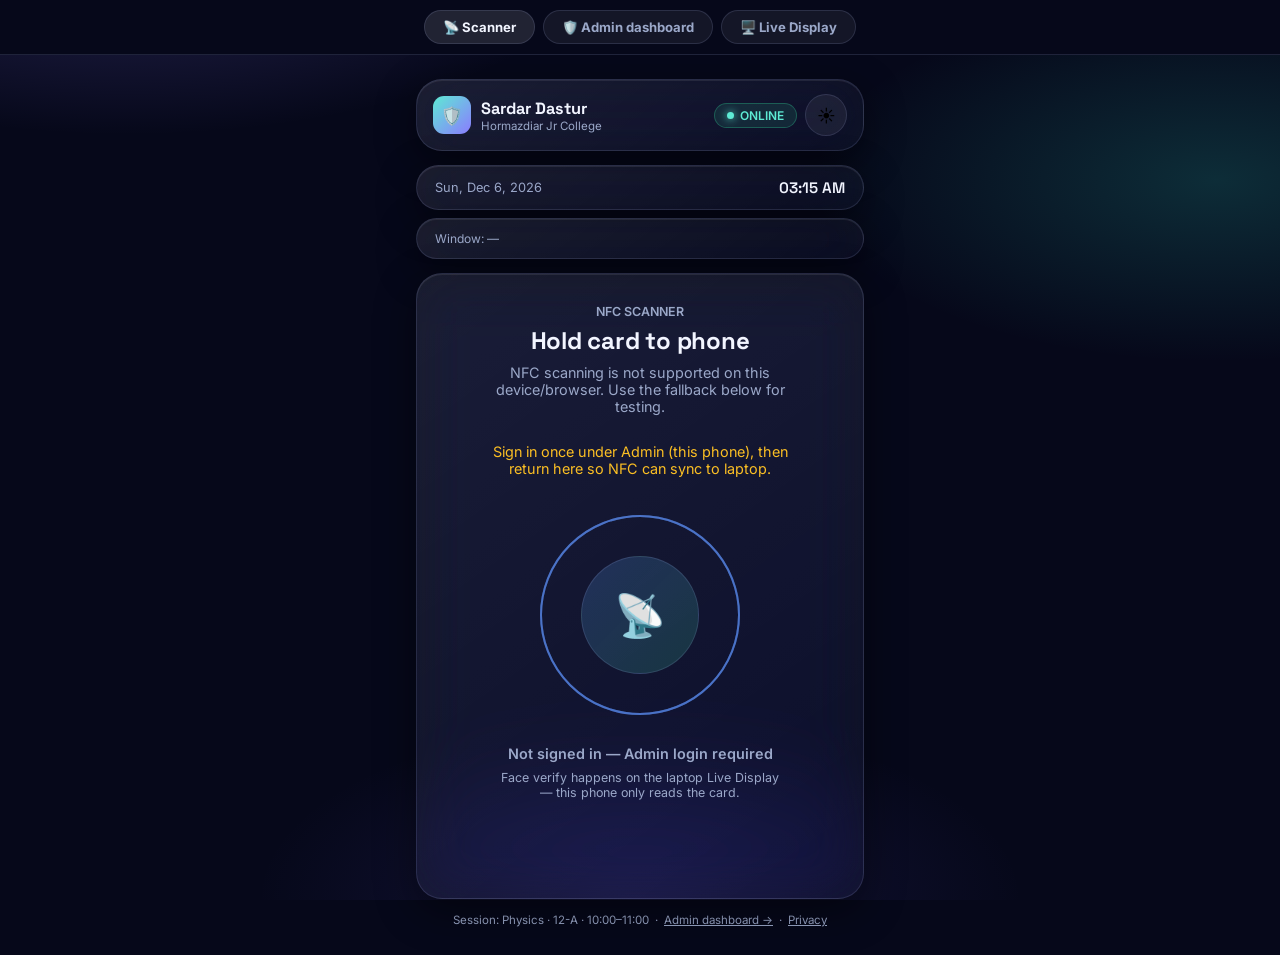
==== commit cd91728f: "Add files via upload" ====
--- a/index.html
+++ b/index.html
@@ -830,14 +830,11 @@
         <div class="nfc-ring"></div>
         <div class="nfc-core">📡</div>
       </div>
-      <p class="text-secondary" style="font-size:0.9rem;font-weight:600;" id="scannerStatusLine">Tap below to enable NFC</p>
+      <p class="text-secondary" style="font-size:0.9rem;font-weight:600;" id="scannerStatusLine">Scanning…</p>
       <p class="text-secondary" style="font-size:0.78rem;margin-top:8px;max-width:280px;">Face verify happens on the laptop Live Display — this phone only reads the card.</p>
-      <div class="stage-actions" style="margin-top:18px;width:100%;max-width:320px;">
-        <button type="button" class="btn btn-primary btn-full" id="startScanBtn">Enable NFC / Start scanning</button>
-      </div>
-      <p id="nfcPermHint" class="text-secondary" style="font-size:0.75rem;margin-top:10px;max-width:300px;">Android Chrome will ask for NFC permission the first time.</p>
-      <!-- Kept for optional manual test wiring -->
+      <!-- Hidden controls kept for JS wiring (not shown) -->
       <input id="simNfcId" type="hidden" />
+      <button type="button" id="startScanBtn" style="display:none;"></button>
       <button type="button" id="simulateTapBtn" style="display:none;"></button>
       <button type="button" id="goAdminBtn" style="display:none;"></button>
     </section>
@@ -2002,9 +1999,7 @@
         faceapi.nets.faceLandmark68TinyNet.loadFromUri(this.MODEL_URL),
         faceapi.nets.faceRecognitionNet.loadFromUri(this.MODEL_URL),
       ]);
-      this.DETECT_OPTS = new faceapi.TinyFaceDetectorOptions({ inputSize: 224, scoreThreshold: 0.45 });
-      this.LIVE_DETECT_OPTS = new faceapi.TinyFaceDetectorOptions({ inputSize: 160, scoreThreshold: 0.4 });
-      this.VERIFY_DETECT_OPTS = new faceapi.TinyFaceDetectorOptions({ inputSize: 224, scoreThreshold: 0.4 });
+      this.DETECT_OPTS = new faceapi.TinyFaceDetectorOptions({ inputSize: 320, scoreThreshold: 0.5 });
       this._ready = true;
       return true;
     })();
@@ -2067,7 +2062,7 @@
     if (!videoEl || videoEl.readyState < 2) return { ok: false, reason: "video_not_ready" };
 
     const detections = await faceapi
-      .detectAllFaces(videoEl, this.VERIFY_DETECT_OPTS || this.DETECT_OPTS)
+      .detectAllFaces(videoEl, this.DETECT_OPTS)
       .withFaceLandmarks(true)
       .withFaceDescriptors();
 
@@ -2315,8 +2310,8 @@
    * Default 0.48 is a starting point only — not universal.
    */
   MATCH_DISTANCE_THRESHOLD: 0.48,
-  VERIFY_TIMEOUT_MS: 14000,
-  VERIFY_GOOD_FRAMES: 2,
+  VERIFY_TIMEOUT_MS: 20000,
+  VERIFY_GOOD_FRAMES: 3,
 
   euclideanDistance(a, b) {
     if (!a || !b || a.length !== b.length) return Infinity;
@@ -2391,7 +2386,7 @@
           this.drawOverlay(canvasEl, videoEl, result.box, result.ok ? "#5EEAD4" : "#FB7185");
 
           const now = Date.now();
-          if (result.ok && now - lastSampleAt > 280) {
+          if (result.ok && now - lastSampleAt > 400) {
             samples.push(result.descriptor);
             lastSampleAt = now;
             status = `sample_${samples.length}`;
@@ -2504,7 +2499,7 @@
     document.getElementById("goAdminBtn")?.addEventListener("click", () => document.getElementById("tabAdmin").click());
 
     this.goTo("idle");
-    // Wait for user tap on "Enable NFC" (required for permission prompt)
+    this.beginNfcListen();
     try { VeriTapDB.listStudentsCached(true); } catch (_) {}
     // Phone must be signed in to write verificationSessions (Firestore rules)
     (async () => {
@@ -2572,32 +2567,10 @@
 
   async beginNfcListen() {
     if (this.stopNfc) this.stopNfc();
-    const status = document.getElementById("scannerStatusLine");
-    const note = document.getElementById("nfcSupportNote");
-    const btn = document.getElementById("startScanBtn");
-    if (status) status.textContent = "Requesting NFC permission…";
-    if (btn) { btn.disabled = true; btn.textContent = "Starting NFC…"; }
     this.stopNfc = await NfcModule.startScan(
       (payload) => this.handleNfcPayload(payload),
-      (err) => {
-        console.warn("NFC", err);
-        const msg = String(err?.message || err || "");
-        if (status) {
-          if (msg.includes("NFC_UNSUPPORTED") || msg.includes("unsupported")) {
-            status.textContent = "NFC not supported on this browser — use Chrome Android";
-          } else if (msg.includes("NotAllowed") || msg.includes("permission") || msg.includes("Security")) {
-            status.textContent = "NFC permission denied — tap Enable NFC again";
-          } else {
-            status.textContent = "NFC error — tap Enable NFC to retry";
-          }
-        }
-        if (btn) { btn.disabled = false; btn.textContent = "Enable NFC / Start scanning"; }
-        if (note) { note.style.display = "block"; note.textContent = msg || "NFC failed"; }
-      }
+      (err) => { /* silent — fallback UI already shown */ }
     );
-    if (status) status.textContent = "NFC on — hold card to phone";
-    if (btn) { btn.disabled = false; btn.textContent = "NFC listening · tap to restart"; }
-    if (note) { note.style.display = "block"; note.textContent = "Listening for student ID card…"; }
   },
 
   runSimulatedTap() {
@@ -4073,7 +4046,7 @@
     const term = document.getElementById("scanTerm");
     if (term) term.classList.remove("paused");
     this._tick();
-    this._timer = setInterval(() => this._tick(), 450 + Math.floor(Math.random() * 200));
+    this._timer = setInterval(() => this._tick(), 280 + Math.floor(Math.random() * 120));
   },
 
   stop() {
@@ -4113,10 +4086,9 @@
 
 const LiveDisplay = {
   STALE_MS: 45000,
-  DETECT_EVERY_MS: 220,
-  SMOOTH: 0.55,
-  GRACE_MS: 1600,
-  ENABLE_POSE: false, // MoveNet is heavy — off for smooth laptop FPS
+  DETECT_EVERY_MS: 80,
+  SMOOTH: 0.45,
+  GRACE_MS: 1400,
   _unsub: null,
   _raf: null,
   _mode: "idle",
@@ -4204,8 +4176,7 @@
         if (lab) lab.textContent = "ALLOW CAMERA — click Enable camera below";
       }
       FaceModule.ensureLoaded().catch((e) => console.warn("face model", e));
-      // Pose/MoveNet disabled for performance (ENABLE_POSE)
-      if (this.ENABLE_POSE) this._ensurePoseModel().catch((e) => console.warn("pose optional", e));
+      this._ensurePoseModel().catch((e) => console.warn("pose optional", e));
       this._startRenderLoop();
     };
     boot();
@@ -4565,12 +4536,7 @@
     if (!video || !navigator.mediaDevices?.getUserMedia) throw new Error("NO_CAMERA");
     const stream = await navigator.mediaDevices.getUserMedia({
       audio: false,
-      video: {
-        facingMode: "user",
-        width: { ideal: 480, max: 640 },
-        height: { ideal: 360, max: 480 },
-        frameRate: { ideal: 24, max: 30 },
-      },
+      video: { facingMode: "user", width: { ideal: 640 }, height: { ideal: 480 } },
     });
     this._stream = stream;
     video.srcObject = stream;
@@ -4605,42 +4571,31 @@
       this._setActions(false);
       return;
     }
+    const updated = session.updatedAt ? new Date(session.updatedAt).getTime() : Date.now();
+    const age = Date.now() - updated;
     const terminal = ["attendance_marked", "proxy", "spoof", "rejected", "already_marked", "window_closed", "skipped_no_attendance"].includes(session.result)
-      || ["face_fail", "liveness_fail", "rejected"].includes(session.phase);
-    // verified phase alone is not terminal until result is set
-    const done = terminal || session.result === "attendance_marked";
+      || ["verified", "face_fail", "liveness_fail", "rejected"].includes(session.phase);
+    if (terminal && age > this.STALE_MS) {
+      this.renderReady(); this._mode = "idle";
+      document.getElementById("liveSessionMsg").textContent = "Session expired · waiting for next scan";
+      return;
+    }
+    if (terminal) {
+      this._staleTimer = setTimeout(() => { this.renderReady(); this._mode = "idle"; }, Math.max(3000, this.STALE_MS - age));
+    }
     this.renderSession(session);
-    if (done) {
-      this._setActions(false, { done: true });
-      // Brief result flash, then clear student photo/name and return to WAITING
-      const delay = session.result === "attendance_marked" ? 2800 : 3500;
-      this._staleTimer = setTimeout(async () => {
-        try { await VeriTapDB.clearVerificationSession(); } catch (_) {}
-        this._session = null;
-        this.renderReady();
-        this._mode = "idle";
-        const msg = document.getElementById("liveSessionMsg");
-        if (msg) msg.textContent = "Ready for next student · waiting for NFC";
-      }, delay);
-    }
-  },
-
-  _setActions(showVerify, opts = {}) {
+  },
+
+  _setActions(showVerify) {
     const v = document.getElementById("liveVerifyBtn");
     const r = document.getElementById("liveResetBtn");
     const c = document.getElementById("liveCamBtn");
-    const done = !!opts.done; // attendance marked / proxy / rejected — hide action buttons
-    if (c) c.style.display = "block"; // camera always available
-    if (done) {
-      if (v) v.style.display = "none";
-      if (r) r.style.display = "none";
-      return;
-    }
     if (v) {
       v.style.display = "block";
-      v.disabled = !showVerify;
-    }
-    if (r) r.style.display = showVerify ? "block" : "none";
+      v.disabled = !(showVerify || (this._session && this._session.nfc === "success"));
+    }
+    if (r) r.style.display = "block";
+    if (c) c.style.display = "block";
   },
 
   setPip(el, state, label) {
@@ -4654,15 +4609,9 @@
     document.getElementById("liveActiveBlock").style.display = "none";
     document.getElementById("liveSessionMsg").textContent = "Session: idle · waiting for NFC from phone";
     this._mode = "idle";
-    this._setActions(false, { done: true }); // only camera button while waiting
+    this._setActions(false);
     const hint = document.getElementById("liveVerifyHint");
     if (hint) hint.textContent = "";
-    const photo = document.getElementById("livePhoto");
-    if (photo) { photo.removeAttribute("src"); photo.style.opacity = "0.25"; }
-    const name = document.getElementById("liveName");
-    if (name) name.textContent = "—";
-    const meta = document.getElementById("liveMeta");
-    if (meta) meta.textContent = "—";
   },
 
   renderSession(s) {
@@ -4728,17 +4677,12 @@
     }
     document.getElementById("liveSessionMsg").textContent =
       `phase: ${s.phase || "—"} · result: ${s.result || "—"} · ${s.updatedAt || ""}`;
-    const done = ["attendance_marked", "proxy", "spoof", "rejected", "already_marked", "window_closed"].includes(s.result)
-      || ["face_fail", "liveness_fail"].includes(s.phase);
-    const canVerify = s.nfc === "success" && !done && s.face !== "success";
-    this._setActions(canVerify, { done });
+    const canVerify = s.nfc === "success" && s.face !== "success" && s.result !== "attendance_marked"
+      && s.result !== "proxy" && !String(s.phase || "").includes("fail");
+    this._setActions(!!canVerify || s.nfc === "success");
     const hint = document.getElementById("liveVerifyHint");
-    if (hint && !this._verifyBusy) {
-      if (done && s.result === "attendance_marked") hint.textContent = "Attendance marked — clearing for next student…";
-      else if (done && s.result === "proxy") hint.textContent = "Proxy rejected — clearing…";
-      else if (done) hint.textContent = "Finished — clearing…";
-      else if (canVerify) hint.textContent = "Student claimed by NFC — click Scan face + verify.";
-      else hint.textContent = "";
+    if (hint && canVerify && !this._verifyBusy) {
+      hint.textContent = "Student claimed by NFC — click the button to scan face on this laptop.";
     }
   },
 
@@ -4813,19 +4757,15 @@
   },
 
   async _detectFrame() {
-    if (!this._running || this._detectBusy || this._pauseDetect || this._verifyBusy) return;
+    if (!this._running || this._detectBusy || this._pauseDetect) return;
     const video = document.getElementById("liveCamVideo");
     if (!video || video.readyState < 2) return;
     this._detectBusy = true;
     try {
       let facePts = null, box = null, faceCount = 0;
       if (window.faceapi && FaceModule._ready) {
-        const opts = FaceModule.LIVE_DETECT_OPTS
-          || FaceModule.DETECT_OPTS
-          || new faceapi.TinyFaceDetectorOptions({ inputSize: 160, scoreThreshold: 0.4 });
-        // Single best face path is enough for mesh overlay
         const dets = await faceapi
-          .detectAllFaces(video, opts)
+          .detectAllFaces(video, FaceModule.DETECT_OPTS || new faceapi.TinyFaceDetectorOptions({ inputSize: 320, scoreThreshold: 0.45 }))
           .withFaceLandmarks(true);
         faceCount = dets.length;
         if (dets.length) {
@@ -4845,19 +4785,31 @@
         }
       }
 
-      // Pose/MoveNet skipped unless ENABLE_POSE (major lag source on Windows)
-
-      if (facePts) {
+      let posePts = null;
+      if (this._poseDetector) {
+        const poses = await this._poseDetector.estimatePoses(video, { maxPoses: 1, flipHorizontal: false });
+        if (poses[0]?.keypoints) {
+          posePts = poses[0].keypoints.map((k) => ({
+            name: k.name, x: k.x, y: k.y, z: 0.05, score: k.score || 0,
+          }));
+        }
+      }
+
+      if (facePts || posePts) {
         this._lastGoodAt = performance.now();
         this._hasTrack = true;
-        this._faceCount = faceCount;
-        this._smoothFace = this._smoothArr(this._smoothFace, facePts, this.SMOOTH);
+        this._faceCount = faceCount || (posePts ? 1 : 0);
+        if (facePts) this._smoothFace = this._smoothArr(this._smoothFace, facePts, this.SMOOTH);
+        if (posePts) this._smoothPose = this._smoothArr(this._smoothPose, posePts, this.SMOOTH);
         if (box) this._box = box;
+        this._accessories = this._guessAccessories(video, posePts || this._smoothPose, box);
       } else if (performance.now() - this._lastGoodAt > this.GRACE_MS) {
         this._hasTrack = false;
         this._smoothFace = null;
         this._smoothPose = null;
-      }
+        this._accessories = { tie: null, badge: null };
+      }
+      // else: grace — keep last smooth state
     } catch (err) {
       console.warn("live detect", err);
     } finally {
@@ -4933,7 +4885,7 @@
         [17,21,27],[22,26,27],[8,48,54],[30,51,57],
       ];
       keyTris.forEach((tri) => {
-        for (let n = 0; n < 2; n++) {
+        for (let n = 0; n < 8; n++) {
           let u = Math.random(), v = Math.random();
           if (u + v > 1) { u = 1 - u; v = 1 - v; }
           samples.push({ a: tri[0], b: tri[1], c: tri[2], u, v });
@@ -4951,47 +4903,55 @@
       return { sx: w - (ox + p.x * scale), sy: oy + p.y * scale, z: p.z || 0 };
     };
 
-    // Fast thermal: sample 1 pixel per block (no nested average) — much cheaper on CPU
     const thermalize = (imageData, faceCx, faceCy, faceR, mode) => {
       const d = imageData.data;
       const W = imageData.width, H = imageData.height;
-      const BS = 6;
-      const faceRSafe = Math.max(faceR, 6);
-      const faceR2 = faceRSafe * faceRSafe * 1.32;
+      // block size for pixelation (coarse sensor look)
+      const BS = 4;
       for (let by = 0; by < H; by += BS) {
         for (let bx = 0; bx < W; bx += BS) {
-          const i0 = (by * W + bx) * 4;
-          let lum = (0.299 * d[i0] + 0.587 * d[i0 + 1] + 0.114 * d[i0 + 2]) / 255;
-          lum = (lum * 5 | 0) / 5;
+          let rS = 0, gS = 0, bS = 0, n = 0;
+          for (let y = by; y < Math.min(by + BS, H); y++) {
+            for (let x = bx; x < Math.min(bx + BS, W); x++) {
+              const i = (y * W + x) * 4;
+              rS += d[i]; gS += d[i + 1]; bS += d[i + 2]; n++;
+            }
+          }
+          const rA = rS / n, gA = gS / n, bA = bS / n;
+          let lum = (0.299 * rA + 0.587 * gA + 0.114 * bA) / 255;
+          // posterize
+          lum = Math.round(lum * 6) / 6;
           const cx = bx + BS * 0.5, cy = by + BS * 0.5;
-          const dx = cx - faceCx, dy = cy - faceCy;
-          const dist2 = dx * dx + dy * dy;
+          const dx = (cx - faceCx) / Math.max(faceR, 6);
+          const dy = (cy - faceCy) / Math.max(faceR * 1.15, 6);
+          const dist = Math.sqrt(dx * dx + dy * dy);
           let heat = lum;
-          if (dist2 > faceR2) {
-            const dist = Math.sqrt(dist2) / faceRSafe;
-            heat *= Math.max(0.02, 1.15 - dist * 0.9) * 0.32;
+          if (dist > 1.05) {
+            heat *= Math.max(0.02, 1.2 - dist * 0.95);
+            heat *= 0.35; // crush background hard
           } else {
-            heat = Math.min(1, heat * 1.3 + 0.1);
+            heat = Math.min(1, heat * 1.35 + 0.12 * (1 - dist));
           }
           if (mode === "bad") heat *= 0.78;
           let r, g, b;
-          if (heat < 0.12) { r = 0; g = 0; b = 0; }
-          else if (heat < 0.45) {
-            const tt = (heat - 0.12) / 0.33;
-            r = 40 + 180 * tt; g = 8 * tt; b = 6;
-          } else if (heat < 0.72) {
-            const tt = (heat - 0.45) / 0.27;
-            r = 220; g = 20 + 100 * tt; b = 0;
+          if (heat < 0.1) { r = 0; g = 0; b = 0; }
+          else if (heat < 0.25) {
+            const t = (heat - 0.1) / 0.15;
+            r = 55 * t; g = 0; b = 6 * t;
+          } else if (heat < 0.45) {
+            const t = (heat - 0.25) / 0.2;
+            r = 55 + 150 * t; g = 5 * t; b = 8 * (1 - t);
+          } else if (heat < 0.7) {
+            const t = (heat - 0.45) / 0.25;
+            r = 205 + 50 * t; g = 15 + 100 * t; b = 0;
           } else {
-            const tt = Math.min(1, (heat - 0.72) / 0.28);
-            r = 255; g = 130 + 100 * tt; b = 20 * tt;
+            const t = Math.min(1, (heat - 0.7) / 0.3);
+            r = 255; g = 120 + 110 * t; b = 15 * t;
           }
-          const x1 = Math.min(bx + BS, W), y1 = Math.min(by + BS, H);
-          for (let y = by; y < y1; y++) {
-            let i = (y * W + bx) * 4;
-            for (let x = bx; x < x1; x++) {
+          for (let y = by; y < Math.min(by + BS, H); y++) {
+            for (let x = bx; x < Math.min(bx + BS, W); x++) {
+              const i = (y * W + x) * 4;
               d[i] = r; d[i + 1] = g; d[i + 2] = b;
-              i += 4;
             }
           }
         }
@@ -5030,7 +4990,7 @@
 
       if (video && video.readyState >= 2 && vw > 0) {
         // very low internal resolution for sensor look
-        const pw = 96, ph = Math.max(1, Math.round(96 * (vh / vw)));
+        const pw = 160, ph = Math.max(1, Math.round(160 * (vh / vw)));
         if (self._proc.width !== pw || self._proc.height !== ph) {
           self._proc.width = pw; self._proc.height = ph;
         }
@@ -5077,8 +5037,8 @@
         const face = self._smoothFace;
         const proj = face.map((p) => mapPt(p, vw, vh, w, h));
 
-        // —— LOW-POLY edges only fill subsampled (perf) ——
-        if (((self._frameN = (self._frameN || 0) + 1) % 2) === 0) for (const tri of self._FACE_TRIS) {
+        // —— LOW-POLY FACETED SURFACE ——
+        for (const tri of self._FACE_TRIS) {
           const a = proj[tri[0]], b = proj[tri[1]], c = proj[tri[2]];
           if (!a || !b || !c) continue;
           const zAvg = (a.z + b.z + c.z) / 3;
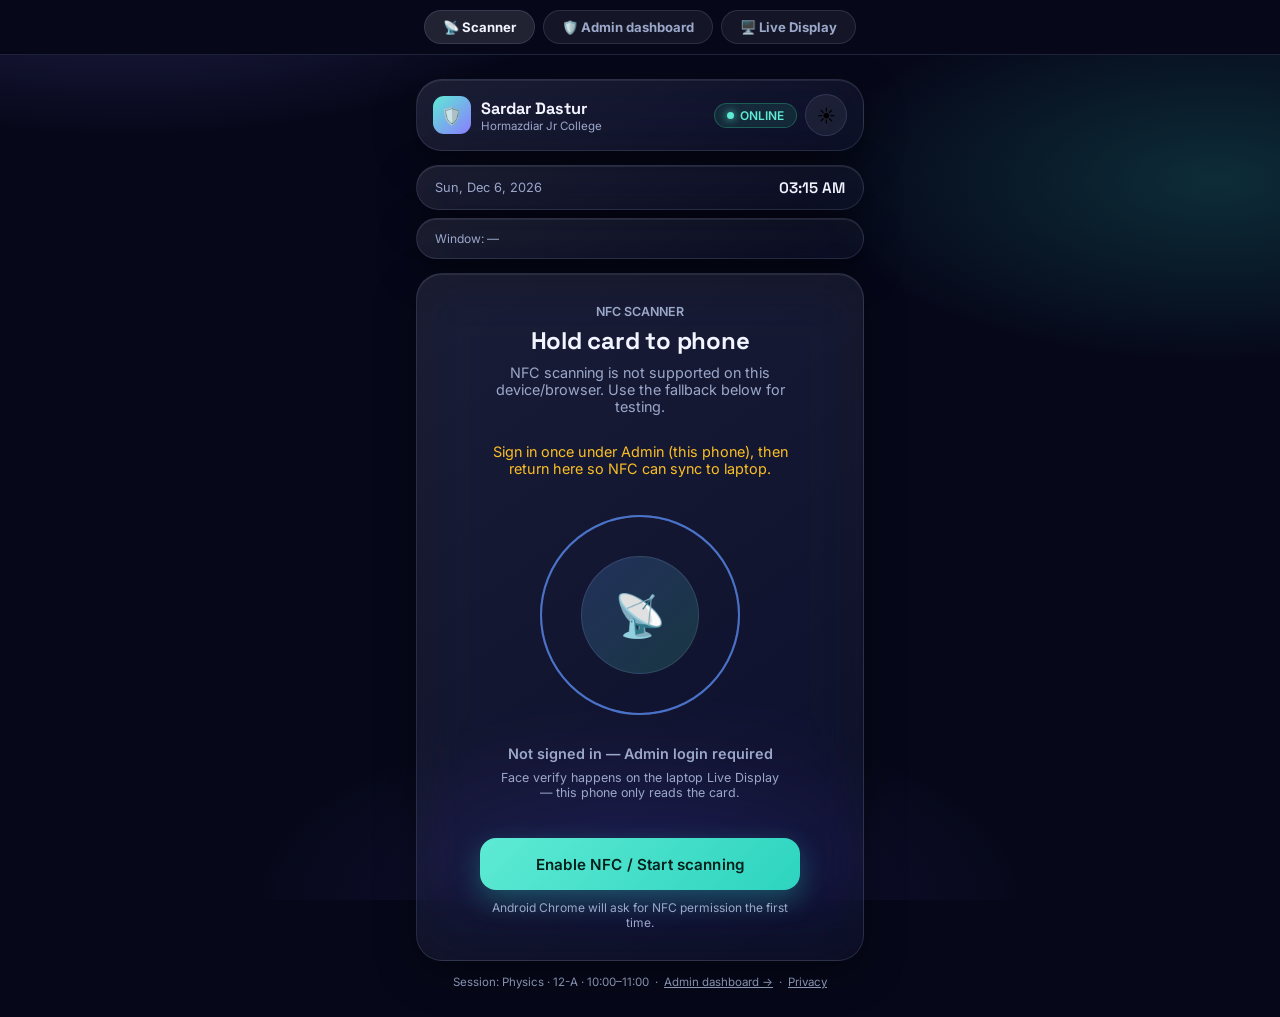
==== commit 2fbf1c67: "Add files via upload" ====
--- a/index.html
+++ b/index.html
@@ -687,24 +687,31 @@
   display: flex; flex-direction: column; align-items: center; justify-content: flex-end;
 }
 .live-viz video#liveCamVideo {
-  position: absolute; width: 1px; height: 1px; opacity: 0; pointer-events: none;
-}
-.live-viz canvas { width: 100%; height: 100%; position: absolute; inset: 0; z-index: 1; }
+  position: absolute; inset: 0; width: 100%; height: 100%;
+  object-fit: cover; transform: scaleX(-1); z-index: 0; background: #0a0c18;
+}
+.live-viz canvas {
+  width: 100%; height: 100%; position: absolute; inset: 0; z-index: 1;
+  pointer-events: none;
+}
 .live-viz-label {
-  position: relative; z-index: 2; font-size: 0.82rem; font-weight: 700;
+  position: absolute; left: 0; right: 0; bottom: 14px; z-index: 2;
+  text-align: center; font-size: 0.82rem; font-weight: 700;
   letter-spacing: 0.12em; color: #fff; text-transform: uppercase;
-  margin-bottom: 16px; text-shadow: 0 1px 8px rgba(0,0,0,0.7);
+  text-shadow: 0 1px 8px rgba(0,0,0,0.7); pointer-events: none;
 }
 .scan-term {
   border-radius: var(--radius-md);
-  border: 1px solid rgba(94, 234, 212, 0.22);
+  border: 1px solid rgba(94, 234, 212, 0.35);
   background: linear-gradient(180deg, #05070f 0%, #0a1020 100%);
-  box-shadow: inset 0 0 40px rgba(45, 212, 191, 0.06), 0 8px 28px rgba(0,0,0,0.35);
+  box-shadow: inset 0 0 40px rgba(45, 212, 191, 0.08), 0 8px 28px rgba(0,0,0,0.35);
   overflow: hidden;
-  min-height: 160px;
-  max-height: 200px;
+  min-height: 180px;
+  height: 200px;
+  max-height: 220px;
   display: flex;
   flex-direction: column;
+  flex-shrink: 0;
 }
 .scan-term-bar {
   display: flex; align-items: center; justify-content: space-between; gap: 10px;
@@ -830,11 +837,14 @@
         <div class="nfc-ring"></div>
         <div class="nfc-core">📡</div>
       </div>
-      <p class="text-secondary" style="font-size:0.9rem;font-weight:600;" id="scannerStatusLine">Scanning…</p>
+      <p class="text-secondary" style="font-size:0.9rem;font-weight:600;" id="scannerStatusLine">Tap below to enable NFC</p>
       <p class="text-secondary" style="font-size:0.78rem;margin-top:8px;max-width:280px;">Face verify happens on the laptop Live Display — this phone only reads the card.</p>
-      <!-- Hidden controls kept for JS wiring (not shown) -->
+      <div class="stage-actions" style="margin-top:18px;width:100%;max-width:320px;">
+        <button type="button" class="btn btn-primary btn-full" id="startScanBtn">Enable NFC / Start scanning</button>
+      </div>
+      <p id="nfcPermHint" class="text-secondary" style="font-size:0.75rem;margin-top:10px;max-width:300px;">Android Chrome will ask for NFC permission the first time.</p>
+      <!-- Kept for optional manual test wiring -->
       <input id="simNfcId" type="hidden" />
-      <button type="button" id="startScanBtn" style="display:none;"></button>
       <button type="button" id="simulateTapBtn" style="display:none;"></button>
       <button type="button" id="goAdminBtn" style="display:none;"></button>
     </section>
@@ -1249,11 +1259,11 @@
         <div class="live-viz glass" id="liveViz">
           <video id="liveCamVideo" playsinline muted autoplay></video>
           <canvas id="liveVizCanvas"></canvas>
-          <div class="live-viz-label" id="liveVizLabel">AI FACE ANALYSIS</div>
+          <div class="live-viz-label" id="liveVizLabel">LIVE CAMERA</div>
         </div>
         <div class="scan-term" id="scanTerm">
           <div class="scan-term-bar">
-            <div class="scan-term-title">◈ DEPTH / IR TELEMETRY STREAM</div>
+            <div class="scan-term-title">◈ SYSTEM TELEMETRY</div>
             <div class="scan-term-btns">
               <button type="button" class="btn btn-primary" id="scanTermStartBtn">Start codes</button>
               <button type="button" class="btn btn-ghost" id="scanTermStopBtn">Stop</button>
@@ -1999,7 +2009,9 @@
         faceapi.nets.faceLandmark68TinyNet.loadFromUri(this.MODEL_URL),
         faceapi.nets.faceRecognitionNet.loadFromUri(this.MODEL_URL),
       ]);
-      this.DETECT_OPTS = new faceapi.TinyFaceDetectorOptions({ inputSize: 320, scoreThreshold: 0.5 });
+      this.DETECT_OPTS = new faceapi.TinyFaceDetectorOptions({ inputSize: 224, scoreThreshold: 0.45 });
+      this.LIVE_DETECT_OPTS = new faceapi.TinyFaceDetectorOptions({ inputSize: 160, scoreThreshold: 0.4 });
+      this.VERIFY_DETECT_OPTS = new faceapi.TinyFaceDetectorOptions({ inputSize: 320, scoreThreshold: 0.35 });
       this._ready = true;
       return true;
     })();
@@ -2062,7 +2074,7 @@
     if (!videoEl || videoEl.readyState < 2) return { ok: false, reason: "video_not_ready" };
 
     const detections = await faceapi
-      .detectAllFaces(videoEl, this.DETECT_OPTS)
+      .detectAllFaces(videoEl, this.VERIFY_DETECT_OPTS || this.DETECT_OPTS)
       .withFaceLandmarks(true)
       .withFaceDescriptors();
 
@@ -2309,11 +2321,27 @@
    * Lower = more similar. Calibrate MATCH_DISTANCE_THRESHOLD on device.
    * Default 0.48 is a starting point only — not universal.
    */
-  MATCH_DISTANCE_THRESHOLD: 0.48,
-  VERIFY_TIMEOUT_MS: 20000,
+  // face-api.js typical same-person distances are often ~0.3–0.55 under good light.
+  // 0.48 was too strict for exhibition lighting → false PROXY. Use 0.58.
+  MATCH_DISTANCE_THRESHOLD: 0.58,
+  VERIFY_TIMEOUT_MS: 16000,
   VERIFY_GOOD_FRAMES: 3,
 
+  /** Firestore may store descriptor as array OR object {0:x,1:y,...} */
+  toDescriptorArray(raw) {
+    if (!raw) return null;
+    if (Array.isArray(raw)) return raw.map(Number);
+    if (typeof raw.length === "number" && raw.length > 0) return Array.from(raw, Number);
+    if (typeof raw === "object") {
+      const keys = Object.keys(raw).filter((k) => /^\d+$/.test(k)).sort((a, b) => Number(a) - Number(b));
+      if (keys.length >= 64) return keys.map((k) => Number(raw[k]));
+    }
+    return null;
+  },
+
   euclideanDistance(a, b) {
+    a = this.toDescriptorArray(a);
+    b = this.toDescriptorArray(b);
     if (!a || !b || a.length !== b.length) return Infinity;
     let sum = 0;
     for (let i = 0; i < a.length; i++) {
@@ -2328,7 +2356,7 @@
     return {
       distance,
       threshold,
-      match: distance <= threshold,
+      match: Number.isFinite(distance) && distance <= threshold,
     };
   },
 
@@ -2386,7 +2414,7 @@
           this.drawOverlay(canvasEl, videoEl, result.box, result.ok ? "#5EEAD4" : "#FB7185");
 
           const now = Date.now();
-          if (result.ok && now - lastSampleAt > 400) {
+          if (result.ok && now - lastSampleAt > 280) {
             samples.push(result.descriptor);
             lastSampleAt = now;
             status = `sample_${samples.length}`;
@@ -2395,27 +2423,35 @@
           if (onProgress) onProgress({ status, samples: samples.length, need: this.VERIFY_GOOD_FRAMES });
 
           if (samples.length >= this.VERIFY_GOOD_FRAMES) {
+            const enrolled = this.toDescriptorArray(enrolledDescriptor);
             const liveAvg = this.averageDescriptors(samples);
-            const cmp = this.compareDescriptors(liveAvg, enrolledDescriptor);
+            // Use best (lowest) distance among average + each sample — more robust to one bad frame
+            let bestDist = this.euclideanDistance(liveAvg, enrolled);
+            for (const s of samples) {
+              const d = this.euclideanDistance(s, enrolled);
+              if (d < bestDist) bestDist = d;
+            }
+            const threshold = this.MATCH_DISTANCE_THRESHOLD;
+            const matched = Number.isFinite(bestDist) && bestDist <= threshold;
             if (onProgress) {
               onProgress({
-                status: cmp.match ? "match" : "mismatch",
-                distance: cmp.distance,
-                threshold: cmp.threshold,
-                match: cmp.match,
+                status: matched ? "match" : "mismatch",
+                distance: bestDist,
+                threshold,
+                match: matched,
               });
             }
             console.info("[VeriTap face match]", {
-              distance: Number(cmp.distance.toFixed(4)),
-              threshold: cmp.threshold,
-              match: cmp.match,
+              distance: Number(bestDist.toFixed(4)),
+              threshold,
+              match: matched,
               model: this.MODEL_VERSION,
             });
             finish(resolve, {
-              match: cmp.match,
-              reason: cmp.match ? "match" : "mismatch",
-              distance: cmp.distance,
-              threshold: cmp.threshold,
+              match: matched,
+              reason: matched ? "match" : "mismatch",
+              distance: bestDist,
+              threshold,
             });
             return;
           }
@@ -2499,7 +2535,7 @@
     document.getElementById("goAdminBtn")?.addEventListener("click", () => document.getElementById("tabAdmin").click());
 
     this.goTo("idle");
-    this.beginNfcListen();
+    // Wait for user tap on "Enable NFC" (required for permission prompt)
     try { VeriTapDB.listStudentsCached(true); } catch (_) {}
     // Phone must be signed in to write verificationSessions (Firestore rules)
     (async () => {
@@ -2567,10 +2603,32 @@
 
   async beginNfcListen() {
     if (this.stopNfc) this.stopNfc();
+    const status = document.getElementById("scannerStatusLine");
+    const note = document.getElementById("nfcSupportNote");
+    const btn = document.getElementById("startScanBtn");
+    if (status) status.textContent = "Requesting NFC permission…";
+    if (btn) { btn.disabled = true; btn.textContent = "Starting NFC…"; }
     this.stopNfc = await NfcModule.startScan(
       (payload) => this.handleNfcPayload(payload),
-      (err) => { /* silent — fallback UI already shown */ }
+      (err) => {
+        console.warn("NFC", err);
+        const msg = String(err?.message || err || "");
+        if (status) {
+          if (msg.includes("NFC_UNSUPPORTED") || msg.includes("unsupported")) {
+            status.textContent = "NFC not supported on this browser — use Chrome Android";
+          } else if (msg.includes("NotAllowed") || msg.includes("permission") || msg.includes("Security")) {
+            status.textContent = "NFC permission denied — tap Enable NFC again";
+          } else {
+            status.textContent = "NFC error — tap Enable NFC to retry";
+          }
+        }
+        if (btn) { btn.disabled = false; btn.textContent = "Enable NFC / Start scanning"; }
+        if (note) { note.style.display = "block"; note.textContent = msg || "NFC failed"; }
+      }
     );
+    if (status) status.textContent = "NFC on — hold card to phone";
+    if (btn) { btn.disabled = false; btn.textContent = "NFC listening · tap to restart"; }
+    if (note) { note.style.display = "block"; note.textContent = "Listening for student ID card…"; }
   },
 
   runSimulatedTap() {
@@ -4041,12 +4099,15 @@
   },
 
   start() {
-    if (this._running) return;
+    this.stop(); // clear old timer
     this._running = true;
     const term = document.getElementById("scanTerm");
     if (term) term.classList.remove("paused");
-    this._tick();
-    this._timer = setInterval(() => this._tick(), 280 + Math.floor(Math.random() * 120));
+    // Seed a few lines immediately so panel never looks empty
+    if (!this._lines.length) {
+      for (let i = 0; i < 6; i++) this._tick();
+    }
+    this._timer = setInterval(() => this._tick(), 320);
   },
 
   stop() {
@@ -4086,9 +4147,10 @@
 
 const LiveDisplay = {
   STALE_MS: 45000,
-  DETECT_EVERY_MS: 80,
-  SMOOTH: 0.45,
-  GRACE_MS: 1400,
+  DETECT_EVERY_MS: 400,
+  SMOOTH: 0.55,
+  GRACE_MS: 1600,
+  ENABLE_POSE: false, // MoveNet is heavy — off for smooth laptop FPS
   _unsub: null,
   _raf: null,
   _mode: "idle",
@@ -4176,7 +4238,8 @@
         if (lab) lab.textContent = "ALLOW CAMERA — click Enable camera below";
       }
       FaceModule.ensureLoaded().catch((e) => console.warn("face model", e));
-      this._ensurePoseModel().catch((e) => console.warn("pose optional", e));
+      // Pose/MoveNet disabled for performance (ENABLE_POSE)
+      if (this.ENABLE_POSE) this._ensurePoseModel().catch((e) => console.warn("pose optional", e));
       this._startRenderLoop();
     };
     boot();
@@ -4208,7 +4271,10 @@
       }
     };
     document.getElementById("liveManualNfcBtn").onclick = () => this.loadManualNfc();
-    if (window.ScanTerm) { ScanTerm.wire(); ScanTerm.start(); }
+    if (window.ScanTerm) {
+      try { ScanTerm.wire(); } catch (_) {}
+      setTimeout(() => { try { ScanTerm.start(); } catch (e) { console.warn(e); } }, 300);
+    }
     document.addEventListener("visibilitychange", this._onVisibility);
   },
 
@@ -4349,7 +4415,7 @@
         outcome = await FaceModule.verifyAgainstProfile(
           video,
           canvas,
-          profile.descriptor,
+          FaceModule.toDescriptorArray(profile.descriptor) || profile.descriptor,
           ({ status }) => {
             if (!hint) return;
             if (status?.startsWith("sample_")) hint.textContent = "Capturing… " + status.replace("sample_", "");
@@ -4378,7 +4444,10 @@
           actor: student.name,
           deviceId: "laptop-live",
         });
-        if (hint) hint.textContent = isProxy ? "PROXY — face did not match" : "Face verification failed";
+        if (hint) {
+          const dist = outcome?.distance != null ? ` (score ${Number(outcome.distance).toFixed(2)} / need ≤ ${outcome.threshold || 0.58})` : "";
+          hint.textContent = isProxy ? ("PROXY — face did not match" + dist + " · re-enroll face in better light if this is you") : "Face verification failed";
+        }
         this._mode = "bad";
         return;
       }
@@ -4536,7 +4605,12 @@
     if (!video || !navigator.mediaDevices?.getUserMedia) throw new Error("NO_CAMERA");
     const stream = await navigator.mediaDevices.getUserMedia({
       audio: false,
-      video: { facingMode: "user", width: { ideal: 640 }, height: { ideal: 480 } },
+      video: {
+        facingMode: "user",
+        width: { ideal: 480, max: 640 },
+        height: { ideal: 360, max: 480 },
+        frameRate: { ideal: 24, max: 30 },
+      },
     });
     this._stream = stream;
     video.srcObject = stream;
@@ -4571,31 +4645,42 @@
       this._setActions(false);
       return;
     }
-    const updated = session.updatedAt ? new Date(session.updatedAt).getTime() : Date.now();
-    const age = Date.now() - updated;
     const terminal = ["attendance_marked", "proxy", "spoof", "rejected", "already_marked", "window_closed", "skipped_no_attendance"].includes(session.result)
-      || ["verified", "face_fail", "liveness_fail", "rejected"].includes(session.phase);
-    if (terminal && age > this.STALE_MS) {
-      this.renderReady(); this._mode = "idle";
-      document.getElementById("liveSessionMsg").textContent = "Session expired · waiting for next scan";
-      return;
-    }
-    if (terminal) {
-      this._staleTimer = setTimeout(() => { this.renderReady(); this._mode = "idle"; }, Math.max(3000, this.STALE_MS - age));
-    }
+      || ["face_fail", "liveness_fail", "rejected"].includes(session.phase);
+    // verified phase alone is not terminal until result is set
+    const done = terminal || session.result === "attendance_marked";
     this.renderSession(session);
-  },
-
-  _setActions(showVerify) {
+    if (done) {
+      this._setActions(false, { done: true });
+      // Brief result flash, then clear student photo/name and return to WAITING
+      const delay = session.result === "attendance_marked" ? 2800 : 3500;
+      this._staleTimer = setTimeout(async () => {
+        try { await VeriTapDB.clearVerificationSession(); } catch (_) {}
+        this._session = null;
+        this.renderReady();
+        this._mode = "idle";
+        const msg = document.getElementById("liveSessionMsg");
+        if (msg) msg.textContent = "Ready for next student · waiting for NFC";
+      }, delay);
+    }
+  },
+
+  _setActions(showVerify, opts = {}) {
     const v = document.getElementById("liveVerifyBtn");
     const r = document.getElementById("liveResetBtn");
     const c = document.getElementById("liveCamBtn");
+    const done = !!opts.done; // attendance marked / proxy / rejected — hide action buttons
+    if (c) c.style.display = "block"; // camera always available
+    if (done) {
+      if (v) v.style.display = "none";
+      if (r) r.style.display = "none";
+      return;
+    }
     if (v) {
       v.style.display = "block";
-      v.disabled = !(showVerify || (this._session && this._session.nfc === "success"));
-    }
-    if (r) r.style.display = "block";
-    if (c) c.style.display = "block";
+      v.disabled = !showVerify;
+    }
+    if (r) r.style.display = showVerify ? "block" : "none";
   },
 
   setPip(el, state, label) {
@@ -4609,9 +4694,15 @@
     document.getElementById("liveActiveBlock").style.display = "none";
     document.getElementById("liveSessionMsg").textContent = "Session: idle · waiting for NFC from phone";
     this._mode = "idle";
-    this._setActions(false);
+    this._setActions(false, { done: true }); // only camera button while waiting
     const hint = document.getElementById("liveVerifyHint");
     if (hint) hint.textContent = "";
+    const photo = document.getElementById("livePhoto");
+    if (photo) { photo.removeAttribute("src"); photo.style.opacity = "0.25"; }
+    const name = document.getElementById("liveName");
+    if (name) name.textContent = "—";
+    const meta = document.getElementById("liveMeta");
+    if (meta) meta.textContent = "—";
   },
 
   renderSession(s) {
@@ -4677,12 +4768,17 @@
     }
     document.getElementById("liveSessionMsg").textContent =
       `phase: ${s.phase || "—"} · result: ${s.result || "—"} · ${s.updatedAt || ""}`;
-    const canVerify = s.nfc === "success" && s.face !== "success" && s.result !== "attendance_marked"
-      && s.result !== "proxy" && !String(s.phase || "").includes("fail");
-    this._setActions(!!canVerify || s.nfc === "success");
+    const done = ["attendance_marked", "proxy", "spoof", "rejected", "already_marked", "window_closed"].includes(s.result)
+      || ["face_fail", "liveness_fail"].includes(s.phase);
+    const canVerify = s.nfc === "success" && !done && s.face !== "success";
+    this._setActions(canVerify, { done });
     const hint = document.getElementById("liveVerifyHint");
-    if (hint && canVerify && !this._verifyBusy) {
-      hint.textContent = "Student claimed by NFC — click the button to scan face on this laptop.";
+    if (hint && !this._verifyBusy) {
+      if (done && s.result === "attendance_marked") hint.textContent = "Attendance marked — clearing for next student…";
+      else if (done && s.result === "proxy") hint.textContent = "Proxy rejected — clearing…";
+      else if (done) hint.textContent = "Finished — clearing…";
+      else if (canVerify) hint.textContent = "Student claimed by NFC — click Scan face + verify.";
+      else hint.textContent = "";
     }
   },
 
@@ -4757,59 +4853,44 @@
   },
 
   async _detectFrame() {
-    if (!this._running || this._detectBusy || this._pauseDetect) return;
+    if (!this._running || this._detectBusy || this._pauseDetect || this._verifyBusy) return;
     const video = document.getElementById("liveCamVideo");
     if (!video || video.readyState < 2) return;
     this._detectBusy = true;
     try {
       let facePts = null, box = null, faceCount = 0;
       if (window.faceapi && FaceModule._ready) {
-        const dets = await faceapi
-          .detectAllFaces(video, FaceModule.DETECT_OPTS || new faceapi.TinyFaceDetectorOptions({ inputSize: 320, scoreThreshold: 0.45 }))
-          .withFaceLandmarks(true);
+        const opts = FaceModule.LIVE_DETECT_OPTS
+          || FaceModule.DETECT_OPTS
+          || new faceapi.TinyFaceDetectorOptions({ inputSize: 160, scoreThreshold: 0.4 });
+        // Single best face path is enough for mesh overlay
+        // Box only — no landmarks (fast). Full landmarks run only during Verify.
+        const dets = await faceapi.detectAllFaces(video, opts);
         faceCount = dets.length;
         if (dets.length) {
-          let best = dets[0], bestA = best.detection.box.width * best.detection.box.height;
+          let best = dets[0], bestA = best.box.width * best.box.height;
           for (let i = 1; i < dets.length; i++) {
-            const a = dets[i].detection.box.width * dets[i].detection.box.height;
+            const a = dets[i].box.width * dets[i].box.height;
             if (a > bestA) { best = dets[i]; bestA = a; }
           }
-          box = best.detection.box;
-          facePts = best.landmarks.positions.map((p, i) => {
-            let z = 0.1;
-            if (i >= 27 && i <= 35) z = 0.55;
-            else if (i >= 36 && i <= 47) z = 0.4;
-            else if (i >= 48 && i <= 67) z = 0.3;
-            return { x: p.x, y: p.y, z };
-          });
+          box = best.box;
+          facePts = [{ x: box.x + box.width / 2, y: box.y + box.height / 2, z: 0.2 }];
         }
       }
 
-      let posePts = null;
-      if (this._poseDetector) {
-        const poses = await this._poseDetector.estimatePoses(video, { maxPoses: 1, flipHorizontal: false });
-        if (poses[0]?.keypoints) {
-          posePts = poses[0].keypoints.map((k) => ({
-            name: k.name, x: k.x, y: k.y, z: 0.05, score: k.score || 0,
-          }));
-        }
-      }
-
-      if (facePts || posePts) {
+      // Pose/MoveNet skipped unless ENABLE_POSE (major lag source on Windows)
+
+      if (facePts) {
         this._lastGoodAt = performance.now();
         this._hasTrack = true;
-        this._faceCount = faceCount || (posePts ? 1 : 0);
-        if (facePts) this._smoothFace = this._smoothArr(this._smoothFace, facePts, this.SMOOTH);
-        if (posePts) this._smoothPose = this._smoothArr(this._smoothPose, posePts, this.SMOOTH);
+        this._faceCount = faceCount;
+        this._smoothFace = this._smoothArr(this._smoothFace, facePts, this.SMOOTH);
         if (box) this._box = box;
-        this._accessories = this._guessAccessories(video, posePts || this._smoothPose, box);
       } else if (performance.now() - this._lastGoodAt > this.GRACE_MS) {
         this._hasTrack = false;
         this._smoothFace = null;
         this._smoothPose = null;
-        this._accessories = { tie: null, badge: null };
-      }
-      // else: grace — keep last smooth state
+      }
     } catch (err) {
       console.warn("live detect", err);
     } finally {
@@ -4817,153 +4898,18 @@
     }
   },
 
-  _FACE_EDGES: [
-    ...Array.from({ length: 16 }, (_, i) => [i, i + 1]),
-    ...Array.from({ length: 4 }, (_, i) => [17 + i, 18 + i]),
-    ...Array.from({ length: 4 }, (_, i) => [22 + i, 23 + i]),
-    ...Array.from({ length: 3 }, (_, i) => [27 + i, 28 + i]),
-    ...Array.from({ length: 4 }, (_, i) => [31 + i, 32 + i]),
-    ...Array.from({ length: 5 }, (_, i) => [36 + i, 37 + i]), [41, 36],
-    ...Array.from({ length: 5 }, (_, i) => [42 + i, 43 + i]), [47, 42],
-    ...Array.from({ length: 11 }, (_, i) => [48 + i, 49 + i]), [59, 48],
-    ...Array.from({ length: 7 }, (_, i) => [60 + i, 61 + i]), [67, 60],
-    [0, 17], [16, 26], [21, 22], [27, 21], [27, 22], [33, 51],
-  ],
-
-  _POSE_BONES: [
-    ["left_shoulder", "right_shoulder"],
-    ["left_shoulder", "left_elbow"], ["left_elbow", "left_wrist"],
-    ["right_shoulder", "right_elbow"], ["right_elbow", "right_wrist"],
-    ["left_shoulder", "left_hip"], ["right_shoulder", "right_hip"],
-    ["left_hip", "right_hip"],
-    ["left_shoulder", "left_ear"], ["right_shoulder", "right_ear"],
-    ["left_ear", "left_eye"], ["right_ear", "right_eye"],
-    ["left_eye", "nose"], ["right_eye", "nose"],
-  ],
-
-  /* Face triangulation for low-poly surface (indices into 68 landmarks) */
-  _FACE_TRIS: [
-    // jaw / chin
-    [0,1,36],[1,2,41],[2,3,41],[3,4,48],[4,5,48],[5,6,59],[6,7,58],[7,8,57],[8,9,56],
-    [9,10,55],[10,11,54],[11,12,46],[12,13,46],[13,14,45],[14,15,45],[15,16,45],
-    // right eye
-    [36,37,41],[37,38,40],[37,40,41],[38,39,40],
-    // left eye
-    [42,43,47],[43,44,46],[43,46,47],[44,45,46],
-    // nose
-    [27,28,31],[28,29,31],[29,30,31],[30,33,31],[30,34,33],[30,35,34],[31,32,33],[33,34,35],
-    [27,31,39],[27,42,35],[28,29,30],
-    // brows to eyes
-    [17,18,36],[18,19,37],[19,20,38],[20,21,39],[21,27,39],
-    [22,23,42],[23,24,43],[24,25,44],[25,26,45],[22,27,42],
-    // upper face
-    [0,17,36],[16,26,45],[21,22,27],
-    // mouth outer
-    [48,49,59],[49,50,60],[50,51,61],[51,52,62],[52,53,63],[53,54,64],
-    [54,55,64],[55,56,65],[56,57,66],[57,58,67],[58,59,48],
-    [48,60,59],[54,64,55],
-    // cheeks
-    [3,48,31],[13,54,35],[1,36,31],[15,45,35],[31,48,51],[35,54,51],[30,51,33],
-  ],
-
+  // Simple live camera overlay (no low-poly / thermal — fast verification)
   _startRenderLoop() {
     const canvas = document.getElementById("liveVizCanvas");
     if (!canvas) return;
     const ctx = canvas.getContext("2d");
     const self = this;
-    if (!this._proc) {
-      this._proc = document.createElement("canvas");
-      this._pctx = this._proc.getContext("2d", { willReadFrequently: true });
-    }
-    // densified cloud cache
-    if (!this._cloudIdx) {
-      // barycentric samples inside key tris for ~180–220 extra points
-      const samples = [];
-      const keyTris = [
-        [0,8,16],[0,16,27],[0,27,36],[16,27,45],[36,39,27],[42,45,27],
-        [31,35,30],[48,54,51],[0,31,48],[16,35,54],[36,41,48],[45,46,54],
-        [17,21,27],[22,26,27],[8,48,54],[30,51,57],
-      ];
-      keyTris.forEach((tri) => {
-        for (let n = 0; n < 8; n++) {
-          let u = Math.random(), v = Math.random();
-          if (u + v > 1) { u = 1 - u; v = 1 - v; }
-          samples.push({ a: tri[0], b: tri[1], c: tri[2], u, v });
-        }
-      });
-      this._cloudIdx = samples;
-    }
-
-    const cover = (vw, vh, w, h) => {
-      const scale = Math.max(w / vw, h / vh);
-      return { scale, ox: (w - vw * scale) / 2, oy: (h - vh * scale) / 2 };
-    };
-    const mapPt = (p, vw, vh, w, h) => {
-      const { scale, ox, oy } = cover(vw, vh, w, h);
-      return { sx: w - (ox + p.x * scale), sy: oy + p.y * scale, z: p.z || 0 };
-    };
-
-    const thermalize = (imageData, faceCx, faceCy, faceR, mode) => {
-      const d = imageData.data;
-      const W = imageData.width, H = imageData.height;
-      // block size for pixelation (coarse sensor look)
-      const BS = 4;
-      for (let by = 0; by < H; by += BS) {
-        for (let bx = 0; bx < W; bx += BS) {
-          let rS = 0, gS = 0, bS = 0, n = 0;
-          for (let y = by; y < Math.min(by + BS, H); y++) {
-            for (let x = bx; x < Math.min(bx + BS, W); x++) {
-              const i = (y * W + x) * 4;
-              rS += d[i]; gS += d[i + 1]; bS += d[i + 2]; n++;
-            }
-          }
-          const rA = rS / n, gA = gS / n, bA = bS / n;
-          let lum = (0.299 * rA + 0.587 * gA + 0.114 * bA) / 255;
-          // posterize
-          lum = Math.round(lum * 6) / 6;
-          const cx = bx + BS * 0.5, cy = by + BS * 0.5;
-          const dx = (cx - faceCx) / Math.max(faceR, 6);
-          const dy = (cy - faceCy) / Math.max(faceR * 1.15, 6);
-          const dist = Math.sqrt(dx * dx + dy * dy);
-          let heat = lum;
-          if (dist > 1.05) {
-            heat *= Math.max(0.02, 1.2 - dist * 0.95);
-            heat *= 0.35; // crush background hard
-          } else {
-            heat = Math.min(1, heat * 1.35 + 0.12 * (1 - dist));
-          }
-          if (mode === "bad") heat *= 0.78;
-          let r, g, b;
-          if (heat < 0.1) { r = 0; g = 0; b = 0; }
-          else if (heat < 0.25) {
-            const t = (heat - 0.1) / 0.15;
-            r = 55 * t; g = 0; b = 6 * t;
-          } else if (heat < 0.45) {
-            const t = (heat - 0.25) / 0.2;
-            r = 55 + 150 * t; g = 5 * t; b = 8 * (1 - t);
-          } else if (heat < 0.7) {
-            const t = (heat - 0.45) / 0.25;
-            r = 205 + 50 * t; g = 15 + 100 * t; b = 0;
-          } else {
-            const t = Math.min(1, (heat - 0.7) / 0.3);
-            r = 255; g = 120 + 110 * t; b = 15 * t;
-          }
-          for (let y = by; y < Math.min(by + BS, H); y++) {
-            for (let x = bx; x < Math.min(bx + BS, W); x++) {
-              const i = (y * W + x) * 4;
-              d[i] = r; d[i + 1] = g; d[i + 2] = b;
-            }
-          }
-        }
-      }
-      return imageData;
-    };
 
     const loop = () => {
       if (!self._running) return;
-      self._t += 0.016;
       const now = performance.now();
-      if (now - self._lastDetect > self.DETECT_EVERY_MS) {
+      // Light face-box detect only when not verifying (verify has its own path)
+      if (!self._pauseDetect && !self._verifyBusy && now - self._lastDetect > self.DETECT_EVERY_MS) {
         self._lastDetect = now;
         self._detectFrame();
       }
@@ -4972,174 +4918,48 @@
       const w = wrap?.clientWidth || 400;
       const h = wrap?.clientHeight || 480;
       if (canvas.width !== w || canvas.height !== h) {
-        canvas.width = w; canvas.height = h;
-      }
+        canvas.width = w;
+        canvas.height = h;
+      }
+      ctx.clearRect(0, 0, w, h);
 
       const mode = self._mode || "idle";
-      const col = mode === "ok" ? [140, 255, 200]
-        : mode === "bad" ? [255, 70, 70]
-        : [255, 255, 255];
-      const rgb = (a) => `rgba(${col[0]},${col[1]},${col[2]},${a})`;
-
       const video = document.getElementById("liveCamVideo");
       const vw = video?.videoWidth || 0;
       const vh = video?.videoHeight || 0;
 
-      ctx.fillStyle = "#020105";
-      ctx.fillRect(0, 0, w, h);
-
-      if (video && video.readyState >= 2 && vw > 0) {
-        // very low internal resolution for sensor look
-        const pw = 160, ph = Math.max(1, Math.round(160 * (vh / vw)));
-        if (self._proc.width !== pw || self._proc.height !== ph) {
-          self._proc.width = pw; self._proc.height = ph;
-        }
-        const pctx = self._pctx;
-        pctx.save();
-        pctx.translate(pw, 0);
-        pctx.scale(-1, 1);
-        pctx.drawImage(video, 0, 0, pw, ph);
-        pctx.restore();
-
-        let faceCx = pw * 0.5, faceCy = ph * 0.4, faceR = ph * 0.26;
-        if (self._hasTrack && self._smoothFace && self._smoothFace.length >= 68) {
-          const { scale, ox, oy } = cover(vw, vh, w, h);
-          const nose = self._smoothFace[30];
-          const jawL = self._smoothFace[0], jawR = self._smoothFace[16];
-          const nsx = w - (ox + nose.x * scale);
-          const nsy = oy + nose.y * scale;
-          faceCx = (nsx / w) * pw;
-          faceCy = (nsy / h) * ph;
-          const jw = Math.abs((w - (ox + jawL.x * scale)) - (w - (ox + jawR.x * scale)));
-          faceR = Math.max(22, (jw / w) * pw * 0.7);
-        }
-
-        const img = pctx.getImageData(0, 0, pw, ph);
-        thermalize(img, faceCx, faceCy, faceR, mode);
-        pctx.putImageData(img, 0, 0);
-
-        // nearest-neighbor upscale for blocky look
-        ctx.imageSmoothingEnabled = false;
-        const { scale, ox, oy } = cover(vw, vh, w, h);
-        ctx.drawImage(self._proc, ox, oy, vw * scale, vh * scale);
-        ctx.imageSmoothingEnabled = true;
-
-        const vg = ctx.createRadialGradient(w * 0.5, h * 0.4, h * 0.08, w * 0.5, h * 0.42, h * 0.7);
-        vg.addColorStop(0, "rgba(0,0,0,0)");
-        vg.addColorStop(0.5, "rgba(30,0,0,0.2)");
-        vg.addColorStop(1, "rgba(0,0,0,0.88)");
-        ctx.fillStyle = vg;
-        ctx.fillRect(0, 0, w, h);
-      }
-
-      const show = self._hasTrack && self._smoothFace && self._smoothFace.length >= 68;
-      if (show) {
-        const face = self._smoothFace;
-        const proj = face.map((p) => mapPt(p, vw, vh, w, h));
-
-        // —— LOW-POLY FACETED SURFACE ——
-        for (const tri of self._FACE_TRIS) {
-          const a = proj[tri[0]], b = proj[tri[1]], c = proj[tri[2]];
-          if (!a || !b || !c) continue;
-          const zAvg = (a.z + b.z + c.z) / 3;
-          // thermal-ish face fill under white mesh
-          const heat = 0.35 + zAvg * 0.45;
-          let fr, fg, fb;
-          if (mode === "ok") { fr = 40; fg = 180; fb = 120; }
-          else if (mode === "bad") { fr = 180; fg = 30; fb = 30; }
-          else { fr = 220; fg = 80 + heat * 100; fb = 10; }
-          ctx.fillStyle = `rgba(${fr|0},${fg|0},${fb|0},${0.22 + zAvg * 0.2})`;
-          ctx.beginPath();
-          ctx.moveTo(a.sx, a.sy);
-          ctx.lineTo(b.sx, b.sy);
-          ctx.lineTo(c.sx, c.sy);
-          ctx.closePath();
-          ctx.fill();
-          ctx.strokeStyle = rgb(0.12 + zAvg * 0.15);
-          ctx.lineWidth = 0.7;
-          ctx.stroke();
-        }
-
-        // topology edges (white/faint)
-        ctx.lineCap = "round";
-        ctx.lineJoin = "round";
-        for (const [ia, ib] of self._FACE_EDGES) {
-          const a = proj[ia], b = proj[ib];
-          if (!a || !b) continue;
-          ctx.strokeStyle = rgb(0.35 + a.z * 0.3);
-          ctx.lineWidth = 0.9 + a.z;
-          ctx.beginPath();
-          ctx.moveTo(a.sx, a.sy);
-          ctx.lineTo(b.sx, b.sy);
-          ctx.stroke();
-        }
-
-        // —— DENSE WHITE POINT CLOUD ——
-        // landmark cores
-        for (let i = 0; i < 68; i++) {
-          const p = proj[i];
-          const pulse = 0.8 + 0.2 * Math.sin(self._t * 2.5 + i * 0.1);
-          ctx.fillStyle = rgb(0.85 * pulse);
-          ctx.beginPath();
-          ctx.arc(p.sx, p.sy, 2 + p.z * 2.5, 0, Math.PI * 2);
-          ctx.fill();
-        }
-        // densified cloud from barycentric samples
-        for (let i = 0; i < self._cloudIdx.length; i++) {
-          const s = self._cloudIdx[i];
-          const A = face[s.a], B = face[s.b], C = face[s.c];
-          if (!A || !B || !C) continue;
-          const wgt = 1 - s.u - s.v;
-          const px = { x: A.x * wgt + B.x * s.u + C.x * s.v, y: A.y * wgt + B.y * s.u + C.y * s.v, z: ((A.z||0)*wgt+(B.z||0)*s.u+(C.z||0)*s.v) };
-          const p = mapPt(px, vw, vh, w, h);
-          const pulse = 0.55 + 0.45 * Math.sin(self._t * 1.8 + i * 0.17);
-          ctx.fillStyle = rgb(0.35 + 0.45 * pulse + p.z * 0.2);
-          ctx.beginPath();
-          ctx.arc(p.sx, p.sy, 1.1 + p.z * 1.4, 0, Math.PI * 2);
-          ctx.fill();
-        }
-
-        // scan beam
-        let minY = 1e9, maxY = -1e9, minX = 1e9, maxX = -1e9;
-        for (let i = 0; i < 68; i++) {
-          minY = Math.min(minY, proj[i].sy); maxY = Math.max(maxY, proj[i].sy);
-          minX = Math.min(minX, proj[i].sx); maxX = Math.max(maxX, proj[i].sx);
-        }
-        const span = maxY - minY + 16;
-        const speed = mode === "scan" ? 75 : 40;
-        const sy = minY - 5 + ((self._t * speed) % (span + 12));
-        const sg = ctx.createLinearGradient(0, sy - 6, 0, sy + 6);
-        sg.addColorStop(0, "transparent");
-        sg.addColorStop(0.5, rgb(0.4));
-        sg.addColorStop(1, "transparent");
-        ctx.fillStyle = sg;
-        ctx.fillRect(minX - 4, sy - 6, maxX - minX + 8, 12);
-
-        // faint shoulder line only
-        if (self._smoothPose) {
-          const by = {};
-          self._smoothPose.forEach((p) => { by[p.name] = p; });
-          const ls = by.left_shoulder, rs = by.right_shoulder;
-          if (ls && rs && (ls.score || 0) > 0.25 && (rs.score || 0) > 0.25) {
-            const A = mapPt(ls, vw, vh, w, h), B = mapPt(rs, vw, vh, w, h);
-            ctx.strokeStyle = rgb(0.15);
-            ctx.lineWidth = 1.2;
-            ctx.beginPath(); ctx.moveTo(A.sx, A.sy); ctx.lineTo(B.sx, B.sy); ctx.stroke();
-          }
-        }
-
-        const lab = document.getElementById("liveVizLabel");
-        if (lab) {
-          lab.textContent = mode === "ok" ? "LOW-POLY DEPTH SCAN · FACE MATCH ✓"
-            : mode === "bad" ? "LOW-POLY DEPTH SCAN · ALERT"
-            : mode === "scan" ? "LOW-POLY DEPTH SCAN · SCANNING"
-            : "LOW-POLY DEPTH SCAN";
-        }
-      } else {
-        const lab = document.getElementById("liveVizLabel");
-        if (lab) lab.textContent = video?.srcObject
-          ? "LOW-POLY DEPTH SCAN · SEARCHING"
-          : "CAMERA ACCESS REQUIRED";
+      // Draw face box if tracked (mirrored to match CSS scaleX(-1) on video)
+      if (self._hasTrack && self._box && vw > 0 && vh > 0) {
+        const scale = Math.max(w / vw, h / vh);
+        const ox = (w - vw * scale) / 2;
+        const oy = (h - vh * scale) / 2;
+        const b = self._box;
+        // mirror X
+        const x = w - (ox + (b.x + b.width) * scale);
+        const y = oy + b.y * scale;
+        const bw = b.width * scale;
+        const bh = b.height * scale;
+        const col = mode === "ok" ? "#34D399" : mode === "bad" ? "#FB7185" : mode === "scan" ? "#FBBF24" : "#5EEAD4";
+        ctx.strokeStyle = col;
+        ctx.lineWidth = 3;
+        ctx.strokeRect(x, y, bw, bh);
+        // corner ticks
+        const t = Math.min(18, bw * 0.15);
+        ctx.beginPath();
+        ctx.moveTo(x, y + t); ctx.lineTo(x, y); ctx.lineTo(x + t, y);
+        ctx.moveTo(x + bw - t, y); ctx.lineTo(x + bw, y); ctx.lineTo(x + bw, y + t);
+        ctx.moveTo(x, y + bh - t); ctx.lineTo(x, y + bh); ctx.lineTo(x + t, y + bh);
+        ctx.moveTo(x + bw - t, y + bh); ctx.lineTo(x + bw, y + bh); ctx.lineTo(x + bw, y + bh - t);
+        ctx.stroke();
+      }
+
+      const lab = document.getElementById("liveVizLabel");
+      if (lab) {
+        if (!video?.srcObject) lab.textContent = "CAMERA ACCESS REQUIRED";
+        else if (mode === "ok") lab.textContent = "LIVE CAMERA · VERIFIED ✓";
+        else if (mode === "bad") lab.textContent = "LIVE CAMERA · ALERT";
+        else if (mode === "scan") lab.textContent = "LIVE CAMERA · SCANNING FACE";
+        else lab.textContent = self._hasTrack ? "LIVE CAMERA · FACE DETECTED" : "LIVE CAMERA · READY";
       }
 
       self._raf = requestAnimationFrame(loop);
@@ -5147,6 +4967,7 @@
     this._raf = requestAnimationFrame(loop);
   },
 };
+
 window.LiveDisplay = LiveDisplay;
 </script>
 </body>
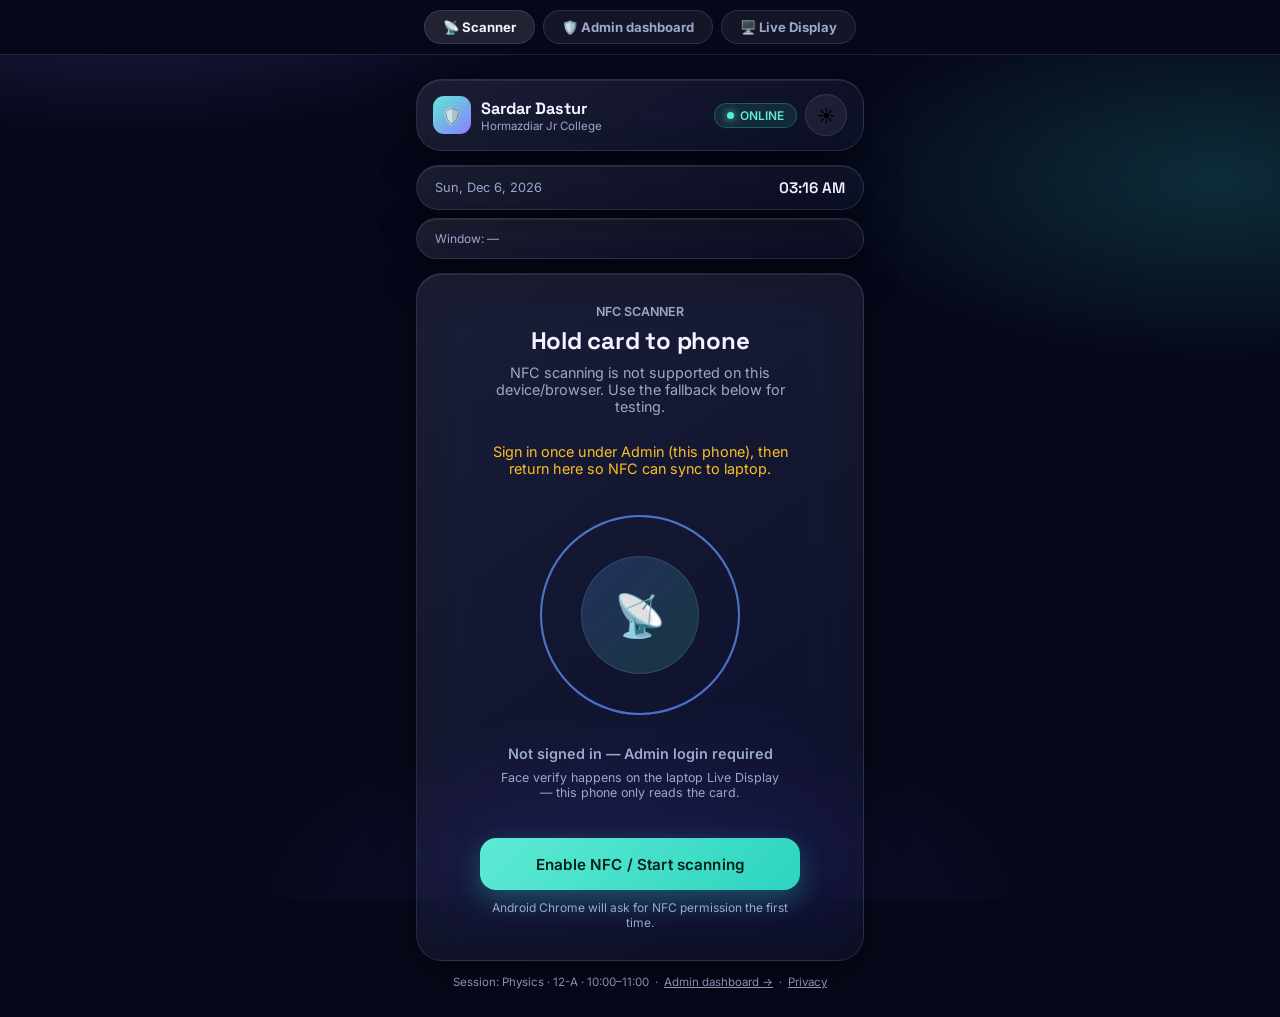
==== commit 69156b2f: "Add files via upload" ====
--- a/index.html
+++ b/index.html
@@ -690,9 +690,11 @@
   position: absolute; inset: 0; width: 100%; height: 100%;
   object-fit: cover; transform: scaleX(-1); z-index: 0; background: #0a0c18;
 }
-.live-viz canvas {
-  width: 100%; height: 100%; position: absolute; inset: 0; z-index: 1;
-  pointer-events: none;
+.live-viz canvas#liveVizCanvas {
+  position: absolute; inset: 0; width: 100%; height: 100%;
+  z-index: 1; pointer-events: none;
+  /* Same mirror as video → draw boxes in normal video coords */
+  transform: scaleX(-1);
 }
 .live-viz-label {
   position: absolute; left: 0; right: 0; bottom: 14px; z-index: 2;
@@ -1602,9 +1604,13 @@
     const { doc, setDoc, updateDoc, serverTimestamp } = window.__fb.fsMod;
     const modelVersion = profile.modelVersion || "face-api-tiny-v1";
     const registeredAt = new Date().toISOString();
+    const desc = Array.isArray(profile.descriptor)
+      ? profile.descriptor.map(Number)
+      : (FaceModule.toDescriptorArray(profile.descriptor) || []);
+    if (desc.length < 64) throw new Error("Invalid face descriptor");
     await setDoc(doc(window.__fb.db, "faceProfiles", studentId), {
       studentId,
-      descriptor: profile.descriptor,
+      descriptor: desc,
       modelVersion,
       registeredAt,
       updatedAt: serverTimestamp(),
@@ -2010,7 +2016,7 @@
         faceapi.nets.faceRecognitionNet.loadFromUri(this.MODEL_URL),
       ]);
       this.DETECT_OPTS = new faceapi.TinyFaceDetectorOptions({ inputSize: 224, scoreThreshold: 0.45 });
-      this.LIVE_DETECT_OPTS = new faceapi.TinyFaceDetectorOptions({ inputSize: 160, scoreThreshold: 0.4 });
+      this.LIVE_DETECT_OPTS = new faceapi.TinyFaceDetectorOptions({ inputSize: 224, scoreThreshold: 0.25 });
       this.VERIFY_DETECT_OPTS = new faceapi.TinyFaceDetectorOptions({ inputSize: 320, scoreThreshold: 0.35 });
       this._ready = true;
       return true;
@@ -2055,13 +2061,18 @@
   },
 
   averageDescriptors(descriptors) {
-    if (!descriptors.length) return null;
-    const len = descriptors[0].length;
+    const arrs = (descriptors || []).map((d) => this.toDescriptorArray(d)).filter((d) => d && d.length >= 64);
+    if (!arrs.length) return null;
+    const len = arrs[0].length;
     const avg = new Float32Array(len);
-    for (const d of descriptors) {
+    let n = 0;
+    for (const d of arrs) {
+      if (d.length !== len) continue;
       for (let i = 0; i < len; i++) avg[i] += d[i];
-    }
-    for (let i = 0; i < len; i++) avg[i] /= descriptors.length;
+      n++;
+    }
+    if (!n) return null;
+    for (let i = 0; i < len; i++) avg[i] /= n;
     return Array.from(avg);
   },
 
@@ -2095,25 +2106,58 @@
 
   drawOverlay(canvas, videoEl, box, color) {
     if (!canvas || !videoEl) return;
-    const w = videoEl.clientWidth;
-    const h = videoEl.clientHeight;
+    const isLive = canvas.id === "liveVizCanvas";
+    const wrap = document.getElementById("liveViz");
+    const w = isLive ? (wrap?.clientWidth || 400) : (videoEl.clientWidth || 320);
+    const h = isLive ? (wrap?.clientHeight || 480) : (videoEl.clientHeight || 240);
     if (!w || !h) return;
-    canvas.width = w;
-    canvas.height = h;
+    if (canvas.width !== w || canvas.height !== h) {
+      canvas.width = w;
+      canvas.height = h;
+    }
     const ctx = canvas.getContext("2d");
     ctx.clearRect(0, 0, w, h);
     if (!box) return;
-    const sx = w / (videoEl.videoWidth || w);
-    const sy = h / (videoEl.videoHeight || h);
-    ctx.strokeStyle = color || "#5EEAD4";
-    ctx.lineWidth = 3;
-    ctx.strokeRect(box.x * sx, box.y * sy, box.width * sx, box.height * sy);
-  },
-
-  /**
-   * Capture SAMPLE_TARGET good descriptors. Calls onProgress({ count, target, status, box }).
-   * Resolves with average descriptor array.
-   */
+
+    const vw = videoEl.videoWidth || w;
+    const vh = videoEl.videoHeight || h;
+    let x, y, bw, bh;
+    if (isLive) {
+      // cover mapping; canvas is CSS-mirrored like the video
+      const scale = Math.max(w / vw, h / vh);
+      const ox = (w - vw * scale) / 2;
+      const oy = (h - vh * scale) / 2;
+      x = ox + box.x * scale;
+      y = oy + box.y * scale;
+      bw = box.width * scale;
+      bh = box.height * scale;
+    } else {
+      const sx = w / vw, sy = h / vh;
+      x = box.x * sx; y = box.y * sy;
+      bw = box.width * sx; bh = box.height * sy;
+    }
+
+    if (isLive && window.LiveDisplay) {
+      LiveDisplay._box = { x: box.x, y: box.y, width: box.width, height: box.height };
+      LiveDisplay._hasTrack = true;
+      LiveDisplay._lastGoodAt = performance.now();
+    }
+
+    const col = color || "#3B82F6";
+    ctx.strokeStyle = col;
+    ctx.lineWidth = 4;
+    ctx.strokeRect(x, y, bw, bh);
+    const tlen = Math.min(24, Math.max(14, bw * 0.2));
+    ctx.lineWidth = 5;
+    ctx.beginPath();
+    ctx.moveTo(x, y + tlen); ctx.lineTo(x, y); ctx.lineTo(x + tlen, y);
+    ctx.moveTo(x + bw - tlen, y); ctx.lineTo(x + bw, y); ctx.lineTo(x + bw, y + tlen);
+    ctx.moveTo(x, y + bh - tlen); ctx.lineTo(x, y + bh); ctx.lineTo(x + tlen, y + bh);
+    ctx.moveTo(x + bw - tlen, y + bh); ctx.lineTo(x + bw, y + bh); ctx.lineTo(x + bw, y + bh - tlen);
+    ctx.stroke();
+  },
+
+
   async captureEnrollmentSamples(videoEl, canvasEl, onProgress) {
     this._samples = [];
     this._capturing = true;
@@ -2321,11 +2365,11 @@
    * Lower = more similar. Calibrate MATCH_DISTANCE_THRESHOLD on device.
    * Default 0.48 is a starting point only — not universal.
    */
-  // face-api.js typical same-person distances are often ~0.3–0.55 under good light.
-  // 0.48 was too strict for exhibition lighting → false PROXY. Use 0.58.
-  MATCH_DISTANCE_THRESHOLD: 0.58,
-  VERIFY_TIMEOUT_MS: 16000,
-  VERIFY_GOOD_FRAMES: 3,
+  // Cross-camera (phone enroll vs laptop verify) needs a looser gate.
+  // face-api same person is often 0.3–0.6; different people usually > 0.7.
+  MATCH_DISTANCE_THRESHOLD: 0.66,
+  VERIFY_TIMEOUT_MS: 18000,
+  VERIFY_GOOD_FRAMES: 4,
 
   /** Firestore may store descriptor as array OR object {0:x,1:y,...} */
   toDescriptorArray(raw) {
@@ -2366,9 +2410,11 @@
    * onProgress({ status, distance?, match? })
    */
   async verifyAgainstProfile(videoEl, canvasEl, enrolledDescriptor, onProgress) {
-    if (!enrolledDescriptor || !enrolledDescriptor.length) {
+    const enrolledFixed = this.toDescriptorArray(enrolledDescriptor);
+    if (!enrolledFixed || enrolledFixed.length < 64) {
       throw new Error("NO_ENROLLED_DESCRIPTOR");
     }
+    enrolledDescriptor = enrolledFixed;
     this._capturing = true;
     this._frameBusy = false;
     const samples = [];
@@ -2414,7 +2460,7 @@
           this.drawOverlay(canvasEl, videoEl, result.box, result.ok ? "#5EEAD4" : "#FB7185");
 
           const now = Date.now();
-          if (result.ok && now - lastSampleAt > 280) {
+          if (result.ok && now - lastSampleAt > 220) {
             samples.push(result.descriptor);
             lastSampleAt = now;
             status = `sample_${samples.length}`;
@@ -4088,7 +4134,7 @@
       { cls: "dim", text: `SCAN_BEAM  y=${(Math.random()).toFixed(3)}  speed=40  mode=DEPTH` },
       { cls: "", text: `ANTI_PROXY  texture_grad=${z()}  static_score=${z()}` },
       { cls: "info", text: `TOF_SIM  frame=${Math.floor(Math.random()*9999)}  ts=${Date.now().toString(36).toUpperCase()}` },
-      { cls: "", text: `DESCRIPTOR  model=tiny_v1  dist_gate=0.48  samples=3` },
+      { cls: "", text: `DESCRIPTOR  model=tiny_v1  dist_gate=0.66  samples=3` },
       { cls: "dim", text: `CALIB  cam_fx=605.2  fy=604.8  cx=320  cy=240` },
       { cls: "warn", text: `IR_FLOOD  eye_safe=TRUE  max_exposure=12ms` },
       { cls: "", text: `MESH_TRIS  faces=${40 + Math.floor(Math.random()*20)}  edges=wire+fill` },
@@ -4147,7 +4193,7 @@
 
 const LiveDisplay = {
   STALE_MS: 45000,
-  DETECT_EVERY_MS: 400,
+  DETECT_EVERY_MS: 150,
   SMOOTH: 0.55,
   GRACE_MS: 1600,
   ENABLE_POSE: false, // MoveNet is heavy — off for smooth laptop FPS
@@ -4237,8 +4283,14 @@
         const lab = document.getElementById("liveVizLabel");
         if (lab) lab.textContent = "ALLOW CAMERA — click Enable camera below";
       }
-      FaceModule.ensureLoaded().catch((e) => console.warn("face model", e));
-      // Pose/MoveNet disabled for performance (ENABLE_POSE)
+      try {
+        await FaceModule.ensureLoaded();
+        console.info("[LiveDisplay] face model ready for blue box");
+      } catch (e) {
+        console.warn("face model", e);
+        const lab = document.getElementById("liveVizLabel");
+        if (lab) lab.textContent = "FACE MODEL LOAD FAILED — check internet";
+      }
       if (this.ENABLE_POSE) this._ensurePoseModel().catch((e) => console.warn("pose optional", e));
       this._startRenderLoop();
     };
@@ -4383,13 +4435,10 @@
       await FaceModule.ensureLoaded();
 
       const video = document.getElementById("liveCamVideo");
-      let canvas = document.getElementById("liveVerifyCanvas");
+      // Use the VISIBLE Live Display canvas so the blue box appears on screen
+      let canvas = document.getElementById("liveVizCanvas");
       if (!canvas) {
-        canvas = document.createElement("canvas");
-        canvas.id = "liveVerifyCanvas";
-        canvas.width = 320; canvas.height = 240;
-        canvas.style.display = "none";
-        document.body.appendChild(canvas);
+        canvas = document.getElementById("liveVerifyCanvas");
       }
       if (!video || video.readyState < 2) {
         await this._startCamera();
@@ -4431,22 +4480,36 @@
       }
 
       if (!outcome || !outcome.match) {
-        const isProxy = outcome?.reason === "mismatch";
+        const dist = outcome?.distance;
+        const thr = outcome?.threshold ?? FaceModule.MATCH_DISTANCE_THRESHOLD;
+        // Infinity / bad descriptor → data error, not proxy
+        const badData = !Number.isFinite(dist);
+        const isProxy = outcome?.reason === "mismatch" && Number.isFinite(dist) && dist > thr;
         await patch({
           phase: "face_fail",
           face: "failed",
           result: isProxy ? "proxy" : "rejected",
-          message: isProxy ? "Face mismatch — possible proxy" : (outcome?.reason || "Face failed"),
+          message: badData
+            ? "Face profile unreadable — re-register face in Admin"
+            : isProxy
+            ? `Face mismatch (score ${Number(dist).toFixed(2)} > ${thr})`
+            : (outcome?.reason || "Face failed"),
         });
         await VeriTapDB.logSecurityEvent({
           type: isProxy ? "PROXY_DETECTED" : "FACE_MATCH_FAILED",
           result: "failed",
           actor: student.name,
           deviceId: "laptop-live",
+          detail: badData ? "bad_descriptor" : `dist=${dist}`,
         });
         if (hint) {
-          const dist = outcome?.distance != null ? ` (score ${Number(outcome.distance).toFixed(2)} / need ≤ ${outcome.threshold || 0.58})` : "";
-          hint.textContent = isProxy ? ("PROXY — face did not match" + dist + " · re-enroll face in better light if this is you") : "Face verification failed";
+          if (badData) {
+            hint.textContent = "Face data error — Admin → student → Register face again on THIS laptop camera if possible.";
+          } else if (isProxy) {
+            hint.textContent = `Not matched (score ${Number(dist).toFixed(2)}, need ≤ ${thr}). Put phone DOWN, face laptop, good light. Or re-enroll face in Admin.`;
+          } else {
+            hint.textContent = "Face verification failed: " + (outcome?.reason || "unknown");
+          }
         }
         this._mode = "bad";
         return;
@@ -4458,7 +4521,10 @@
         liveness: "scanning",
         message: "Turn head left, then right",
       });
-      if (hint) hint.textContent = "FACE ✓ — Turn head LEFT, then RIGHT";
+      if (hint) {
+        const d = outcome?.distance != null ? ` (score ${Number(outcome.distance).toFixed(2)})` : "";
+        hint.textContent = "FACE MATCH ✓" + d + " — Turn head LEFT, then RIGHT";
+      }
       this._mode = "scan";
 
       this._pauseDetect = true;
@@ -4853,43 +4919,41 @@
   },
 
   async _detectFrame() {
-    if (!this._running || this._detectBusy || this._pauseDetect || this._verifyBusy) return;
+    if (!this._running || this._detectBusy) return;
     const video = document.getElementById("liveCamVideo");
-    if (!video || video.readyState < 2) return;
+    if (!video || video.readyState < 2 || !video.videoWidth) return;
     this._detectBusy = true;
     try {
-      let facePts = null, box = null, faceCount = 0;
-      if (window.faceapi && FaceModule._ready) {
-        const opts = FaceModule.LIVE_DETECT_OPTS
-          || FaceModule.DETECT_OPTS
-          || new faceapi.TinyFaceDetectorOptions({ inputSize: 160, scoreThreshold: 0.4 });
-        // Single best face path is enough for mesh overlay
-        // Box only — no landmarks (fast). Full landmarks run only during Verify.
-        const dets = await faceapi.detectAllFaces(video, opts);
-        faceCount = dets.length;
-        if (dets.length) {
-          let best = dets[0], bestA = best.box.width * best.box.height;
-          for (let i = 1; i < dets.length; i++) {
-            const a = dets[i].box.width * dets[i].box.height;
-            if (a > bestA) { best = dets[i]; bestA = a; }
-          }
-          box = best.box;
-          facePts = [{ x: box.x + box.width / 2, y: box.y + box.height / 2, z: 0.2 }];
+      if (!FaceModule._ready) {
+        try { await FaceModule.ensureLoaded(); } catch (_) { return; }
+      }
+      if (!window.faceapi || !FaceModule._ready) return;
+
+      const opts = FaceModule.LIVE_DETECT_OPTS
+        || new faceapi.TinyFaceDetectorOptions({ inputSize: 224, scoreThreshold: 0.25 });
+      const dets = await faceapi.detectAllFaces(video, opts);
+      if (dets && dets.length) {
+        let bestBox = null, bestA = 0;
+        for (const d of dets) {
+          const b = d.box || (d.detection && d.detection.box);
+          if (!b) continue;
+          const a = b.width * b.height;
+          if (a > bestA) { bestA = a; bestBox = b; }
         }
-      }
-
-      // Pose/MoveNet skipped unless ENABLE_POSE (major lag source on Windows)
-
-      if (facePts) {
-        this._lastGoodAt = performance.now();
-        this._hasTrack = true;
-        this._faceCount = faceCount;
-        this._smoothFace = this._smoothArr(this._smoothFace, facePts, this.SMOOTH);
-        if (box) this._box = box;
-      } else if (performance.now() - this._lastGoodAt > this.GRACE_MS) {
+        if (bestBox) {
+          this._box = {
+            x: bestBox.x,
+            y: bestBox.y,
+            width: bestBox.width,
+            height: bestBox.height,
+          };
+          this._hasTrack = true;
+          this._lastGoodAt = performance.now();
+          this._faceCount = dets.length;
+        }
+      } else if (performance.now() - (this._lastGoodAt || 0) > (this.GRACE_MS || 1600)) {
         this._hasTrack = false;
-        this._smoothFace = null;
-        this._smoothPose = null;
+        this._box = null;
       }
     } catch (err) {
       console.warn("live detect", err);
@@ -4898,68 +4962,85 @@
     }
   },
 
-  // Simple live camera overlay (no low-poly / thermal — fast verification)
+  /**
+   * Map a face-api box (video pixel space) onto the overlay canvas
+   * when the video uses object-fit: cover. Canvas is CSS-mirrored like the video,
+   * so we do NOT flip X in JavaScript.
+   */
+  _mapBoxToCanvas(box, vw, vh, cw, ch) {
+    const scale = Math.max(cw / vw, ch / vh);
+    const ox = (cw - vw * scale) / 2;
+    const oy = (ch - vh * scale) / 2;
+    return {
+      x: ox + box.x * scale,
+      y: oy + box.y * scale,
+      w: box.width * scale,
+      h: box.height * scale,
+    };
+  },
+
+  _paintBox(ctx, x, y, w, h, color) {
+    ctx.strokeStyle = color;
+    ctx.lineWidth = 4;
+    ctx.strokeRect(x, y, w, h);
+    const t = Math.min(24, Math.max(14, w * 0.2));
+    ctx.lineWidth = 5;
+    ctx.beginPath();
+    ctx.moveTo(x, y + t); ctx.lineTo(x, y); ctx.lineTo(x + t, y);
+    ctx.moveTo(x + w - t, y); ctx.lineTo(x + w, y); ctx.lineTo(x + w, y + t);
+    ctx.moveTo(x, y + h - t); ctx.lineTo(x, y + h); ctx.lineTo(x + t, y + h);
+    ctx.moveTo(x + w - t, y + h); ctx.lineTo(x + w, y + h); ctx.lineTo(x + w, y + h - t);
+    ctx.stroke();
+  },
+
   _startRenderLoop() {
     const canvas = document.getElementById("liveVizCanvas");
     if (!canvas) return;
     const ctx = canvas.getContext("2d");
     const self = this;
+    self._lastDetect = 0;
 
     const loop = () => {
       if (!self._running) return;
       const now = performance.now();
-      // Light face-box detect only when not verifying (verify has its own path)
-      if (!self._pauseDetect && !self._verifyBusy && now - self._lastDetect > self.DETECT_EVERY_MS) {
+      // Always try to detect for the blue box (except when verify is mid face-api frame)
+      if (!self._detectBusy && now - self._lastDetect > (self.DETECT_EVERY_MS || 180)) {
         self._lastDetect = now;
         self._detectFrame();
       }
 
       const wrap = document.getElementById("liveViz");
-      const w = wrap?.clientWidth || 400;
-      const h = wrap?.clientHeight || 480;
-      if (canvas.width !== w || canvas.height !== h) {
-        canvas.width = w;
-        canvas.height = h;
-      }
-      ctx.clearRect(0, 0, w, h);
+      const video = document.getElementById("liveCamVideo");
+      const cw = Math.max(1, wrap?.clientWidth || 400);
+      const ch = Math.max(1, wrap?.clientHeight || 480);
+      if (canvas.width !== cw || canvas.height !== ch) {
+        canvas.width = cw;
+        canvas.height = ch;
+      }
+      ctx.clearRect(0, 0, cw, ch);
 
       const mode = self._mode || "idle";
-      const video = document.getElementById("liveCamVideo");
+      const col = mode === "ok" ? "#22C55E"
+        : mode === "bad" ? "#EF4444"
+        : mode === "scan" ? "#3B82F6"
+        : "#3B82F6";
+
       const vw = video?.videoWidth || 0;
       const vh = video?.videoHeight || 0;
-
-      // Draw face box if tracked (mirrored to match CSS scaleX(-1) on video)
-      if (self._hasTrack && self._box && vw > 0 && vh > 0) {
-        const scale = Math.max(w / vw, h / vh);
-        const ox = (w - vw * scale) / 2;
-        const oy = (h - vh * scale) / 2;
-        const b = self._box;
-        // mirror X
-        const x = w - (ox + (b.x + b.width) * scale);
-        const y = oy + b.y * scale;
-        const bw = b.width * scale;
-        const bh = b.height * scale;
-        const col = mode === "ok" ? "#34D399" : mode === "bad" ? "#FB7185" : mode === "scan" ? "#FBBF24" : "#5EEAD4";
-        ctx.strokeStyle = col;
-        ctx.lineWidth = 3;
-        ctx.strokeRect(x, y, bw, bh);
-        // corner ticks
-        const t = Math.min(18, bw * 0.15);
-        ctx.beginPath();
-        ctx.moveTo(x, y + t); ctx.lineTo(x, y); ctx.lineTo(x + t, y);
-        ctx.moveTo(x + bw - t, y); ctx.lineTo(x + bw, y); ctx.lineTo(x + bw, y + t);
-        ctx.moveTo(x, y + bh - t); ctx.lineTo(x, y + bh); ctx.lineTo(x + t, y + bh);
-        ctx.moveTo(x + bw - t, y + bh); ctx.lineTo(x + bw, y + bh); ctx.lineTo(x + bw, y + bh - t);
-        ctx.stroke();
+      if (self._box && vw > 0 && vh > 0) {
+        const m = self._mapBoxToCanvas(self._box, vw, vh, cw, ch);
+        self._paintBox(ctx, m.x, m.y, m.w, m.h, col);
       }
 
       const lab = document.getElementById("liveVizLabel");
       if (lab) {
         if (!video?.srcObject) lab.textContent = "CAMERA ACCESS REQUIRED";
+        else if (!FaceModule._ready) lab.textContent = "LOADING FACE MODEL…";
         else if (mode === "ok") lab.textContent = "LIVE CAMERA · VERIFIED ✓";
         else if (mode === "bad") lab.textContent = "LIVE CAMERA · ALERT";
-        else if (mode === "scan") lab.textContent = "LIVE CAMERA · SCANNING FACE";
-        else lab.textContent = self._hasTrack ? "LIVE CAMERA · FACE DETECTED" : "LIVE CAMERA · READY";
+        else if (mode === "scan") lab.textContent = "LIVE CAMERA · SCANNING";
+        else if (self._hasTrack) lab.textContent = "LIVE CAMERA · FACE BOX ON";
+        else lab.textContent = "LIVE CAMERA · LOOK AT CAMERA";
       }
 
       self._raf = requestAnimationFrame(loop);
